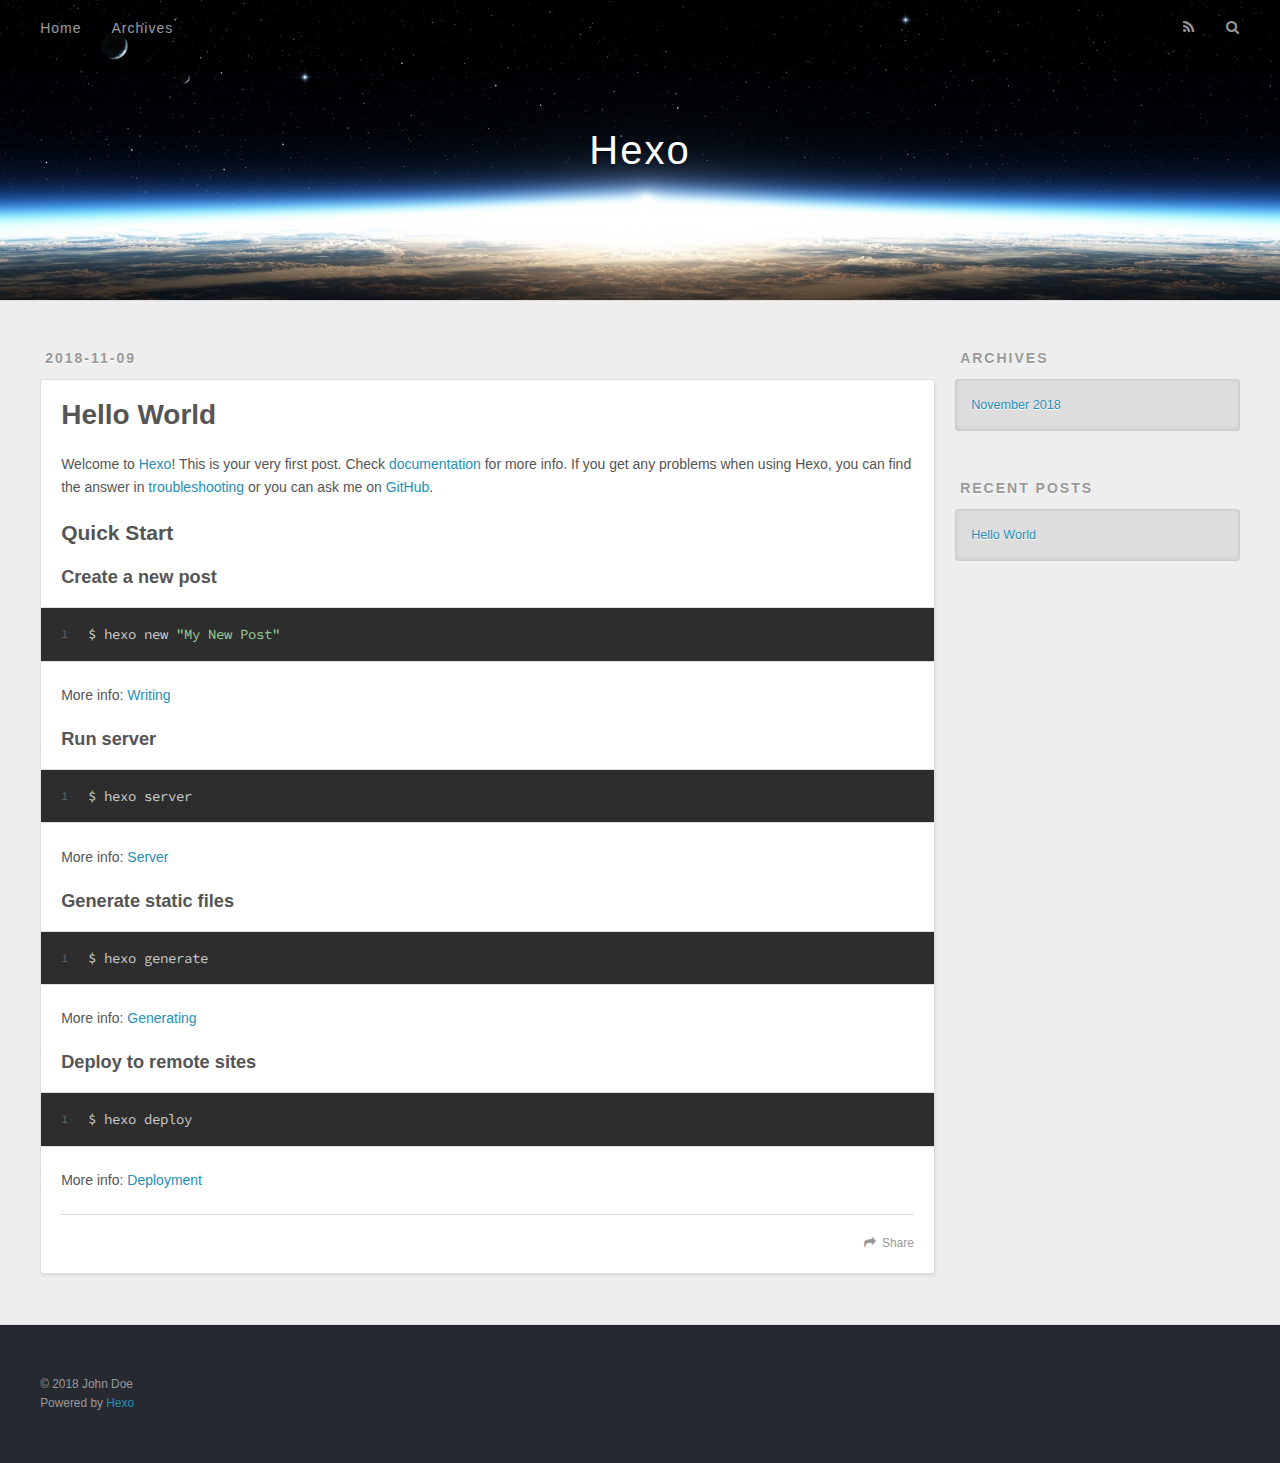
==== index.html @ 734b19c0 "Site updated: 2018-11-09 16:49:38" ====
<!DOCTYPE html>
<html>
<head><meta name="generator" content="Hexo 3.8.0">
  <meta charset="utf-8">
  

  
  <title>Hexo</title>
  <meta name="viewport" content="width=device-width, initial-scale=1, maximum-scale=1">
  <meta property="og:type" content="website">
<meta property="og:title" content="Hexo">
<meta property="og:url" content="http://yoursite.com/index.html">
<meta property="og:site_name" content="Hexo">
<meta property="og:locale" content="default">
<meta name="twitter:card" content="summary">
<meta name="twitter:title" content="Hexo">
  
    <link rel="alternate" href="/atom.xml" title="Hexo" type="application/atom+xml">
  
  
    <link rel="icon" href="/favicon.png">
  
  
    <link href="//fonts.googleapis.com/css?family=Source+Code+Pro" rel="stylesheet" type="text/css">
  
  <link rel="stylesheet" href="/css/style.css">
</head>
</html>
<body>
  <div id="container">
    <div id="wrap">
      <header id="header">
  <div id="banner"></div>
  <div id="header-outer" class="outer">
    <div id="header-title" class="inner">
      <h1 id="logo-wrap">
        <a href="/" id="logo">Hexo</a>
      </h1>
      
    </div>
    <div id="header-inner" class="inner">
      <nav id="main-nav">
        <a id="main-nav-toggle" class="nav-icon"></a>
        
          <a class="main-nav-link" href="/">Home</a>
        
          <a class="main-nav-link" href="/archives">Archives</a>
        
      </nav>
      <nav id="sub-nav">
        
          <a id="nav-rss-link" class="nav-icon" href="/atom.xml" title="RSS Feed"></a>
        
        <a id="nav-search-btn" class="nav-icon" title="Search"></a>
      </nav>
      <div id="search-form-wrap">
        <form action="//google.com/search" method="get" accept-charset="UTF-8" class="search-form"><input type="search" name="q" class="search-form-input" placeholder="Search"><button type="submit" class="search-form-submit">&#xF002;</button><input type="hidden" name="sitesearch" value="http://yoursite.com"></form>
      </div>
    </div>
  </div>
</header>
      <div class="outer">
        <section id="main">
  
    <article id="post-hello-world" class="article article-type-post" itemscope="" itemprop="blogPost">
  <div class="article-meta">
    <a href="/2018/11/09/hello-world/" class="article-date">
  <time datetime="2018-11-09T08:40:56.257Z" itemprop="datePublished">2018-11-09</time>
</a>
    
  </div>
  <div class="article-inner">
    
    
      <header class="article-header">
        
  
    <h1 itemprop="name">
      <a class="article-title" href="/2018/11/09/hello-world/">Hello World</a>
    </h1>
  

      </header>
    
    <div class="article-entry" itemprop="articleBody">
      
        <p>Welcome to <a href="https://hexo.io/" target="_blank" rel="noopener">Hexo</a>! This is your very first post. Check <a href="https://hexo.io/docs/" target="_blank" rel="noopener">documentation</a> for more info. If you get any problems when using Hexo, you can find the answer in <a href="https://hexo.io/docs/troubleshooting.html" target="_blank" rel="noopener">troubleshooting</a> or you can ask me on <a href="https://github.com/hexojs/hexo/issues" target="_blank" rel="noopener">GitHub</a>.</p>
<h2 id="Quick-Start"><a href="#Quick-Start" class="headerlink" title="Quick Start"></a>Quick Start</h2><h3 id="Create-a-new-post"><a href="#Create-a-new-post" class="headerlink" title="Create a new post"></a>Create a new post</h3><figure class="highlight bash"><table><tr><td class="gutter"><pre><span class="line">1</span><br></pre></td><td class="code"><pre><span class="line">$ hexo new <span class="string">"My New Post"</span></span><br></pre></td></tr></table></figure>
<p>More info: <a href="https://hexo.io/docs/writing.html" target="_blank" rel="noopener">Writing</a></p>
<h3 id="Run-server"><a href="#Run-server" class="headerlink" title="Run server"></a>Run server</h3><figure class="highlight bash"><table><tr><td class="gutter"><pre><span class="line">1</span><br></pre></td><td class="code"><pre><span class="line">$ hexo server</span><br></pre></td></tr></table></figure>
<p>More info: <a href="https://hexo.io/docs/server.html" target="_blank" rel="noopener">Server</a></p>
<h3 id="Generate-static-files"><a href="#Generate-static-files" class="headerlink" title="Generate static files"></a>Generate static files</h3><figure class="highlight bash"><table><tr><td class="gutter"><pre><span class="line">1</span><br></pre></td><td class="code"><pre><span class="line">$ hexo generate</span><br></pre></td></tr></table></figure>
<p>More info: <a href="https://hexo.io/docs/generating.html" target="_blank" rel="noopener">Generating</a></p>
<h3 id="Deploy-to-remote-sites"><a href="#Deploy-to-remote-sites" class="headerlink" title="Deploy to remote sites"></a>Deploy to remote sites</h3><figure class="highlight bash"><table><tr><td class="gutter"><pre><span class="line">1</span><br></pre></td><td class="code"><pre><span class="line">$ hexo deploy</span><br></pre></td></tr></table></figure>
<p>More info: <a href="https://hexo.io/docs/deployment.html" target="_blank" rel="noopener">Deployment</a></p>

      
    </div>
    <footer class="article-footer">
      <a data-url="http://yoursite.com/2018/11/09/hello-world/" data-id="cjo9s0h9s0000okvkhr363axz" class="article-share-link">Share</a>
      
      
    </footer>
  </div>
  
</article>


  


</section>
        
          <aside id="sidebar">
  
    

  
    

  
    
  
    
  <div class="widget-wrap">
    <h3 class="widget-title">Archives</h3>
    <div class="widget">
      <ul class="archive-list"><li class="archive-list-item"><a class="archive-list-link" href="/archives/2018/11/">November 2018</a></li></ul>
    </div>
  </div>


  
    
  <div class="widget-wrap">
    <h3 class="widget-title">Recent Posts</h3>
    <div class="widget">
      <ul>
        
          <li>
            <a href="/2018/11/09/hello-world/">Hello World</a>
          </li>
        
      </ul>
    </div>
  </div>

  
</aside>
        
      </div>
      <footer id="footer">
  
  <div class="outer">
    <div id="footer-info" class="inner">
      &copy; 2018 John Doe<br>
      Powered by <a href="http://hexo.io/" target="_blank">Hexo</a>
    </div>
  </div>
</footer>
    </div>
    <nav id="mobile-nav">
  
    <a href="/" class="mobile-nav-link">Home</a>
  
    <a href="/archives" class="mobile-nav-link">Archives</a>
  
</nav>
    

<script src="//ajax.googleapis.com/ajax/libs/jquery/2.0.3/jquery.min.js"></script>


  <link rel="stylesheet" href="/fancybox/jquery.fancybox.css">
  <script src="/fancybox/jquery.fancybox.pack.js"></script>


<script src="/js/script.js"></script>



  </div>
</body>
</html>
---- css/style.css ----
body {
  width: 100%;
}
body:before,
body:after {
  content: "";
  display: table;
}
body:after {
  clear: both;
}
html,
body,
div,
span,
applet,
object,
iframe,
h1,
h2,
h3,
h4,
h5,
h6,
p,
blockquote,
pre,
a,
abbr,
acronym,
address,
big,
cite,
code,
del,
dfn,
em,
img,
ins,
kbd,
q,
s,
samp,
small,
strike,
strong,
sub,
sup,
tt,
var,
dl,
dt,
dd,
ol,
ul,
li,
fieldset,
form,
label,
legend,
table,
caption,
tbody,
tfoot,
thead,
tr,
th,
td {
  margin: 0;
  padding: 0;
  border: 0;
  outline: 0;
  font-weight: inherit;
  font-style: inherit;
  font-family: inherit;
  font-size: 100%;
  vertical-align: baseline;
}
body {
  line-height: 1;
  color: #000;
  background: #fff;
}
ol,
ul {
  list-style: none;
}
table {
  border-collapse: separate;
  border-spacing: 0;
  vertical-align: middle;
}
caption,
th,
td {
  text-align: left;
  font-weight: normal;
  vertical-align: middle;
}
a img {
  border: none;
}
input,
button {
  margin: 0;
  padding: 0;
}
input::-moz-focus-inner,
button::-moz-focus-inner {
  border: 0;
  padding: 0;
}
@font-face {
  font-family: FontAwesome;
  font-style: normal;
  font-weight: normal;
  src: url("fonts/fontawesome-webfont.eot?v=#4.0.3");
  src: url("fonts/fontawesome-webfont.eot?#iefix&v=#4.0.3") format("embedded-opentype"), url("fonts/fontawesome-webfont.woff?v=#4.0.3") format("woff"), url("fonts/fontawesome-webfont.ttf?v=#4.0.3") format("truetype"), url("fonts/fontawesome-webfont.svg#fontawesomeregular?v=#4.0.3") format("svg");
}
html,
body,
#container {
  height: 100%;
}
body {
  background: #eee;
  font: 14px -apple-system, BlinkMacSystemFont, "Segoe UI", "Roboto", "Oxygen", "Ubuntu", "Cantarell", "Fira Sans", "Droid Sans", "Helvetica Neue", sans-serif;
  -webkit-text-size-adjust: 100%;
}
.outer {
  max-width: 1220px;
  margin: 0 auto;
  padding: 0 20px;
}
.outer:before,
.outer:after {
  content: "";
  display: table;
}
.outer:after {
  clear: both;
}
.inner {
  display: inline;
  float: left;
  width: 98.33333333333333%;
  margin: 0 0.833333333333333%;
}
.left,
.alignleft {
  float: left;
}
.right,
.alignright {
  float: right;
}
.clear {
  clear: both;
}
#container {
  position: relative;
}
.mobile-nav-on {
  overflow: hidden;
}
#wrap {
  height: 100%;
  width: 100%;
  position: absolute;
  top: 0;
  left: 0;
  -webkit-transition: 0.2s ease-out;
  -moz-transition: 0.2s ease-out;
  -ms-transition: 0.2s ease-out;
  transition: 0.2s ease-out;
  z-index: 1;
  background: #eee;
}
.mobile-nav-on #wrap {
  left: 280px;
}
@media screen and (min-width: 768px) {
  #main {
    display: inline;
    float: left;
    width: 73.33333333333333%;
    margin: 0 0.833333333333333%;
  }
}
.article-date,
.article-category-link,
.archive-year,
.widget-title {
  text-decoration: none;
  text-transform: uppercase;
  letter-spacing: 2px;
  color: #999;
  margin-bottom: 1em;
  margin-left: 5px;
  line-height: 1em;
  text-shadow: 0 1px #fff;
  font-weight: bold;
}
.article-inner,
.archive-article-inner {
  background: #fff;
  -webkit-box-shadow: 1px 2px 3px #ddd;
  box-shadow: 1px 2px 3px #ddd;
  border: 1px solid #ddd;
  border-radius: 3px;
}
.article-entry h1,
.widget h1 {
  font-size: 2em;
}
.article-entry h2,
.widget h2 {
  font-size: 1.5em;
}
.article-entry h3,
.widget h3 {
  font-size: 1.3em;
}
.article-entry h4,
.widget h4 {
  font-size: 1.2em;
}
.article-entry h5,
.widget h5 {
  font-size: 1em;
}
.article-entry h6,
.widget h6 {
  font-size: 1em;
  color: #999;
}
.article-entry hr,
.widget hr {
  border: 1px dashed #ddd;
}
.article-entry strong,
.widget strong {
  font-weight: bold;
}
.article-entry em,
.widget em,
.article-entry cite,
.widget cite {
  font-style: italic;
}
.article-entry sup,
.widget sup,
.article-entry sub,
.widget sub {
  font-size: 0.75em;
  line-height: 0;
  position: relative;
  vertical-align: baseline;
}
.article-entry sup,
.widget sup {
  top: -0.5em;
}
.article-entry sub,
.widget sub {
  bottom: -0.2em;
}
.article-entry small,
.widget small {
  font-size: 0.85em;
}
.article-entry acronym,
.widget acronym,
.article-entry abbr,
.widget abbr {
  border-bottom: 1px dotted;
}
.article-entry ul,
.widget ul,
.article-entry ol,
.widget ol,
.article-entry dl,
.widget dl {
  margin: 0 20px;
  line-height: 1.6em;
}
.article-entry ul ul,
.widget ul ul,
.article-entry ol ul,
.widget ol ul,
.article-entry ul ol,
.widget ul ol,
.article-entry ol ol,
.widget ol ol {
  margin-top: 0;
  margin-bottom: 0;
}
.article-entry ul,
.widget ul {
  list-style: disc;
}
.article-entry ol,
.widget ol {
  list-style: decimal;
}
.article-entry dt,
.widget dt {
  font-weight: bold;
}
#header {
  height: 300px;
  position: relative;
  border-bottom: 1px solid #ddd;
}
#header:before,
#header:after {
  content: "";
  position: absolute;
  left: 0;
  right: 0;
  height: 40px;
}
#header:before {
  top: 0;
  background: -webkit-linear-gradient(rgba(0,0,0,0.2), transparent);
  background: -moz-linear-gradient(rgba(0,0,0,0.2), transparent);
  background: -ms-linear-gradient(rgba(0,0,0,0.2), transparent);
  background: linear-gradient(rgba(0,0,0,0.2), transparent);
}
#header:after {
  bottom: 0;
  background: -webkit-linear-gradient(transparent, rgba(0,0,0,0.2));
  background: -moz-linear-gradient(transparent, rgba(0,0,0,0.2));
  background: -ms-linear-gradient(transparent, rgba(0,0,0,0.2));
  background: linear-gradient(transparent, rgba(0,0,0,0.2));
}
#header-outer {
  height: 100%;
  position: relative;
}
#header-inner {
  position: relative;
  overflow: hidden;
}
#banner {
  position: absolute;
  top: 0;
  left: 0;
  width: 100%;
  height: 100%;
  background: url("images/banner.jpg") center #000;
  -webkit-background-size: cover;
  -moz-background-size: cover;
  background-size: cover;
  z-index: -1;
}
#header-title {
  text-align: center;
  height: 40px;
  position: absolute;
  top: 50%;
  left: 0;
  margin-top: -20px;
}
#logo,
#subtitle {
  text-decoration: none;
  color: #fff;
  font-weight: 300;
  text-shadow: 0 1px 4px rgba(0,0,0,0.3);
}
#logo {
  font-size: 40px;
  line-height: 40px;
  letter-spacing: 2px;
}
#subtitle {
  font-size: 16px;
  line-height: 16px;
  letter-spacing: 1px;
}
#subtitle-wrap {
  margin-top: 16px;
}
#main-nav {
  float: left;
  margin-left: -15px;
}
.nav-icon,
.main-nav-link {
  float: left;
  color: #fff;
  opacity: 0.6;
  text-decoration: none;
  text-shadow: 0 1px rgba(0,0,0,0.2);
  -webkit-transition: opacity 0.2s;
  -moz-transition: opacity 0.2s;
  -ms-transition: opacity 0.2s;
  transition: opacity 0.2s;
  display: block;
  padding: 20px 15px;
}
.nav-icon:hover,
.main-nav-link:hover {
  opacity: 1;
}
.nav-icon {
  font-family: FontAwesome;
  text-align: center;
  font-size: 14px;
  width: 14px;
  height: 14px;
  padding: 20px 15px;
  position: relative;
  cursor: pointer;
}
.main-nav-link {
  font-weight: 300;
  letter-spacing: 1px;
}
@media screen and (max-width: 479px) {
  .main-nav-link {
    display: none;
  }
}
#main-nav-toggle {
  display: none;
}
#main-nav-toggle:before {
  content: "\f0c9";
}
@media screen and (max-width: 479px) {
  #main-nav-toggle {
    display: block;
  }
}
#sub-nav {
  float: right;
  margin-right: -15px;
}
#nav-rss-link:before {
  content: "\f09e";
}
#nav-search-btn:before {
  content: "\f002";
}
#search-form-wrap {
  position: absolute;
  top: 15px;
  width: 150px;
  height: 30px;
  right: -150px;
  opacity: 0;
  -webkit-transition: 0.2s ease-out;
  -moz-transition: 0.2s ease-out;
  -ms-transition: 0.2s ease-out;
  transition: 0.2s ease-out;
}
#search-form-wrap.on {
  opacity: 1;
  right: 0;
}
@media screen and (max-width: 479px) {
  #search-form-wrap {
    width: 100%;
    right: -100%;
  }
}
.search-form {
  position: absolute;
  top: 0;
  left: 0;
  right: 0;
  background: #fff;
  padding: 5px 15px;
  border-radius: 15px;
  -webkit-box-shadow: 0 0 10px rgba(0,0,0,0.3);
  box-shadow: 0 0 10px rgba(0,0,0,0.3);
}
.search-form-input {
  border: none;
  background: none;
  color: #555;
  width: 100%;
  font: 13px -apple-system, BlinkMacSystemFont, "Segoe UI", "Roboto", "Oxygen", "Ubuntu", "Cantarell", "Fira Sans", "Droid Sans", "Helvetica Neue", sans-serif;
  outline: none;
}
.search-form-input::-webkit-search-results-decoration,
.search-form-input::-webkit-search-cancel-button {
  -webkit-appearance: none;
}
.search-form-submit {
  position: absolute;
  top: 50%;
  right: 10px;
  margin-top: -7px;
  font: 13px FontAwesome;
  border: none;
  background: none;
  color: #bbb;
  cursor: pointer;
}
.search-form-submit:hover,
.search-form-submit:focus {
  color: #777;
}
.article {
  margin: 50px 0;
}
.article-inner {
  overflow: hidden;
}
.article-meta:before,
.article-meta:after {
  content: "";
  display: table;
}
.article-meta:after {
  clear: both;
}
.article-date {
  float: left;
}
.article-category {
  float: left;
  line-height: 1em;
  color: #ccc;
  text-shadow: 0 1px #fff;
  margin-left: 8px;
}
.article-category:before {
  content: "\2022";
}
.article-category-link {
  margin: 0 12px 1em;
}
.article-header {
  padding: 20px 20px 0;
}
.article-title {
  text-decoration: none;
  font-size: 2em;
  font-weight: bold;
  color: #555;
  line-height: 1.1em;
  -webkit-transition: color 0.2s;
  -moz-transition: color 0.2s;
  -ms-transition: color 0.2s;
  transition: color 0.2s;
}
a.article-title:hover {
  color: #258fb8;
}
.article-entry {
  color: #555;
  padding: 0 20px;
}
.article-entry:before,
.article-entry:after {
  content: "";
  display: table;
}
.article-entry:after {
  clear: both;
}
.article-entry p,
.article-entry table {
  line-height: 1.6em;
  margin: 1.6em 0;
}
.article-entry h1,
.article-entry h2,
.article-entry h3,
.article-entry h4,
.article-entry h5,
.article-entry h6 {
  font-weight: bold;
}
.article-entry h1,
.article-entry h2,
.article-entry h3,
.article-entry h4,
.article-entry h5,
.article-entry h6 {
  line-height: 1.1em;
  margin: 1.1em 0;
}
.article-entry a {
  color: #258fb8;
  text-decoration: none;
}
.article-entry a:hover {
  text-decoration: underline;
}
.article-entry ul,
.article-entry ol,
.article-entry dl {
  margin-top: 1.6em;
  margin-bottom: 1.6em;
}
.article-entry img,
.article-entry video {
  max-width: 100%;
  height: auto;
  display: block;
  margin: auto;
}
.article-entry iframe {
  border: none;
}
.article-entry table {
  width: 100%;
  border-collapse: collapse;
  border-spacing: 0;
}
.article-entry th {
  font-weight: bold;
  border-bottom: 3px solid #ddd;
  padding-bottom: 0.5em;
}
.article-entry td {
  border-bottom: 1px solid #ddd;
  padding: 10px 0;
}
.article-entry blockquote {
  font-family: Georgia, "Times New Roman", serif;
  font-size: 1.4em;
  margin: 1.6em 20px;
  text-align: center;
}
.article-entry blockquote footer {
  font-size: 14px;
  margin: 1.6em 0;
  font-family: -apple-system, BlinkMacSystemFont, "Segoe UI", "Roboto", "Oxygen", "Ubuntu", "Cantarell", "Fira Sans", "Droid Sans", "Helvetica Neue", sans-serif;
}
.article-entry blockquote footer cite:before {
  content: "—";
  padding: 0 0.5em;
}
.article-entry .pullquote {
  text-align: left;
  width: 45%;
  margin: 0;
}
.article-entry .pullquote.left {
  margin-left: 0.5em;
  margin-right: 1em;
}
.article-entry .pullquote.right {
  margin-right: 0.5em;
  margin-left: 1em;
}
.article-entry .caption {
  color: #999;
  display: block;
  font-size: 0.9em;
  margin-top: 0.5em;
  position: relative;
  text-align: center;
}
.article-entry .video-container {
  position: relative;
  padding-top: 56.25%;
  height: 0;
  overflow: hidden;
}
.article-entry .video-container iframe,
.article-entry .video-container object,
.article-entry .video-container embed {
  position: absolute;
  top: 0;
  left: 0;
  width: 100%;
  height: 100%;
  margin-top: 0;
}
.article-more-link a {
  display: inline-block;
  line-height: 1em;
  padding: 6px 15px;
  border-radius: 15px;
  background: #eee;
  color: #999;
  text-shadow: 0 1px #fff;
  text-decoration: none;
}
.article-more-link a:hover {
  background: #258fb8;
  color: #fff;
  text-decoration: none;
  text-shadow: 0 1px #1e7293;
}
.article-footer {
  font-size: 0.85em;
  line-height: 1.6em;
  border-top: 1px solid #ddd;
  padding-top: 1.6em;
  margin: 0 20px 20px;
}
.article-footer:before,
.article-footer:after {
  content: "";
  display: table;
}
.article-footer:after {
  clear: both;
}
.article-footer a {
  color: #999;
  text-decoration: none;
}
.article-footer a:hover {
  color: #555;
}
.article-tag-list-item {
  float: left;
  margin-right: 10px;
}
.article-tag-list-link:before {
  content: "#";
}
.article-comment-link {
  float: right;
}
.article-comment-link:before {
  content: "\f075";
  font-family: FontAwesome;
  padding-right: 8px;
}
.article-share-link {
  cursor: pointer;
  float: right;
  margin-left: 20px;
}
.article-share-link:before {
  content: "\f064";
  font-family: FontAwesome;
  padding-right: 6px;
}
#article-nav {
  position: relative;
}
#article-nav:before,
#article-nav:after {
  content: "";
  display: table;
}
#article-nav:after {
  clear: both;
}
@media screen and (min-width: 768px) {
  #article-nav {
    margin: 50px 0;
  }
  #article-nav:before {
    width: 8px;
    height: 8px;
    position: absolute;
    top: 50%;
    left: 50%;
    margin-top: -4px;
    margin-left: -4px;
    content: "";
    border-radius: 50%;
    background: #ddd;
    -webkit-box-shadow: 0 1px 2px #fff;
    box-shadow: 0 1px 2px #fff;
  }
}
.article-nav-link-wrap {
  text-decoration: none;
  text-shadow: 0 1px #fff;
  color: #999;
  -webkit-box-sizing: border-box;
  -moz-box-sizing: border-box;
  box-sizing: border-box;
  margin-top: 50px;
  text-align: center;
  display: block;
}
.article-nav-link-wrap:hover {
  color: #555;
}
@media screen and (min-width: 768px) {
  .article-nav-link-wrap {
    width: 50%;
    margin-top: 0;
  }
}
@media screen and (min-width: 768px) {
  #article-nav-newer {
    float: left;
    text-align: right;
    padding-right: 20px;
  }
}
@media screen and (min-width: 768px) {
  #article-nav-older {
    float: right;
    text-align: left;
    padding-left: 20px;
  }
}
.article-nav-caption {
  text-transform: uppercase;
  letter-spacing: 2px;
  color: #ddd;
  line-height: 1em;
  font-weight: bold;
}
#article-nav-newer .article-nav-caption {
  margin-right: -2px;
}
.article-nav-title {
  font-size: 0.85em;
  line-height: 1.6em;
  margin-top: 0.5em;
}
.article-share-box {
  position: absolute;
  display: none;
  background: #fff;
  -webkit-box-shadow: 1px 2px 10px rgba(0,0,0,0.2);
  box-shadow: 1px 2px 10px rgba(0,0,0,0.2);
  border-radius: 3px;
  margin-left: -145px;
  overflow: hidden;
  z-index: 1;
}
.article-share-box.on {
  display: block;
}
.article-share-input {
  width: 100%;
  background: none;
  -webkit-box-sizing: border-box;
  -moz-box-sizing: border-box;
  box-sizing: border-box;
  font: 14px -apple-system, BlinkMacSystemFont, "Segoe UI", "Roboto", "Oxygen", "Ubuntu", "Cantarell", "Fira Sans", "Droid Sans", "Helvetica Neue", sans-serif;
  padding: 0 15px;
  color: #555;
  outline: none;
  border: 1px solid #ddd;
  border-radius: 3px 3px 0 0;
  height: 36px;
  line-height: 36px;
}
.article-share-links {
  background: #eee;
}
.article-share-links:before,
.article-share-links:after {
  content: "";
  display: table;
}
.article-share-links:after {
  clear: both;
}
.article-share-twitter,
.article-share-facebook,
.article-share-pinterest,
.article-share-google {
  width: 50px;
  height: 36px;
  display: block;
  float: left;
  position: relative;
  color: #999;
  text-shadow: 0 1px #fff;
}
.article-share-twitter:before,
.article-share-facebook:before,
.article-share-pinterest:before,
.article-share-google:before {
  font-size: 20px;
  font-family: FontAwesome;
  width: 20px;
  height: 20px;
  position: absolute;
  top: 50%;
  left: 50%;
  margin-top: -10px;
  margin-left: -10px;
  text-align: center;
}
.article-share-twitter:hover,
.article-share-facebook:hover,
.article-share-pinterest:hover,
.article-share-google:hover {
  color: #fff;
}
.article-share-twitter:before {
  content: "\f099";
}
.article-share-twitter:hover {
  background: #00aced;
  text-shadow: 0 1px #008abe;
}
.article-share-facebook:before {
  content: "\f09a";
}
.article-share-facebook:hover {
  background: #3b5998;
  text-shadow: 0 1px #2f477a;
}
.article-share-pinterest:before {
  content: "\f0d2";
}
.article-share-pinterest:hover {
  background: #cb2027;
  text-shadow: 0 1px #a21a1f;
}
.article-share-google:before {
  content: "\f0d5";
}
.article-share-google:hover {
  background: #dd4b39;
  text-shadow: 0 1px #be3221;
}
.article-gallery {
  background: #000;
  position: relative;
}
.article-gallery-photos {
  position: relative;
  overflow: hidden;
}
.article-gallery-img {
  display: none;
  max-width: 100%;
}
.article-gallery-img:first-child {
  display: block;
}
.article-gallery-img.loaded {
  position: absolute;
  display: block;
}
.article-gallery-img img {
  display: block;
  max-width: 100%;
  margin: 0 auto;
}
#comments {
  background: #fff;
  -webkit-box-shadow: 1px 2px 3px #ddd;
  box-shadow: 1px 2px 3px #ddd;
  padding: 20px;
  border: 1px solid #ddd;
  border-radius: 3px;
  margin: 50px 0;
}
#comments a {
  color: #258fb8;
}
.archives-wrap {
  margin: 50px 0;
}
.archives:before,
.archives:after {
  content: "";
  display: table;
}
.archives:after {
  clear: both;
}
.archive-year-wrap {
  margin-bottom: 1em;
}
.archives {
  -webkit-column-gap: 10px;
  -moz-column-gap: 10px;
  column-gap: 10px;
}
@media screen and (min-width: 480px) and (max-width: 767px) {
  .archives {
    -webkit-column-count: 2;
    -moz-column-count: 2;
    column-count: 2;
  }
}
@media screen and (min-width: 768px) {
  .archives {
    -webkit-column-count: 3;
    -moz-column-count: 3;
    column-count: 3;
  }
}
.archive-article {
  -webkit-column-break-inside: avoid;
  page-break-inside: avoid;
  overflow: hidden;
  break-inside: avoid-column;
}
.archive-article-inner {
  padding: 10px;
  margin-bottom: 15px;
}
.archive-article-title {
  text-decoration: none;
  font-weight: bold;
  color: #555;
  -webkit-transition: color 0.2s;
  -moz-transition: color 0.2s;
  -ms-transition: color 0.2s;
  transition: color 0.2s;
  line-height: 1.6em;
}
.archive-article-title:hover {
  color: #258fb8;
}
.archive-article-footer {
  margin-top: 1em;
}
.archive-article-date {
  color: #999;
  text-decoration: none;
  font-size: 0.85em;
  line-height: 1em;
  margin-bottom: 0.5em;
  display: block;
}
#page-nav {
  margin: 50px auto;
  background: #fff;
  -webkit-box-shadow: 1px 2px 3px #ddd;
  box-shadow: 1px 2px 3px #ddd;
  border: 1px solid #ddd;
  border-radius: 3px;
  text-align: center;
  color: #999;
  overflow: hidden;
}
#page-nav:before,
#page-nav:after {
  content: "";
  display: table;
}
#page-nav:after {
  clear: both;
}
#page-nav a,
#page-nav span {
  padding: 10px 20px;
  line-height: 1;
  height: 2ex;
}
#page-nav a {
  color: #999;
  text-decoration: none;
}
#page-nav a:hover {
  background: #999;
  color: #fff;
}
#page-nav .prev {
  float: left;
}
#page-nav .next {
  float: right;
}
#page-nav .page-number {
  display: inline-block;
}
@media screen and (max-width: 479px) {
  #page-nav .page-number {
    display: none;
  }
}
#page-nav .current {
  color: #555;
  font-weight: bold;
}
#page-nav .space {
  color: #ddd;
}
#footer {
  background: #262a30;
  padding: 50px 0;
  border-top: 1px solid #ddd;
  color: #999;
}
#footer a {
  color: #258fb8;
  text-decoration: none;
}
#footer a:hover {
  text-decoration: underline;
}
#footer-info {
  line-height: 1.6em;
  font-size: 0.85em;
}
.article-entry pre,
.article-entry .highlight {
  background: #2d2d2d;
  margin: 0 -20px;
  padding: 15px 20px;
  border-style: solid;
  border-color: #ddd;
  border-width: 1px 0;
  overflow: auto;
  color: #ccc;
  line-height: 22.400000000000002px;
}
.article-entry .highlight .gutter pre,
.article-entry .gist .gist-file .gist-data .line-numbers {
  color: #666;
  font-size: 0.85em;
}
.article-entry pre,
.article-entry code {
  font-family: "Source Code Pro", Consolas, Monaco, Menlo, Consolas, monospace;
}
.article-entry code {
  background: #eee;
  text-shadow: 0 1px #fff;
  padding: 0 0.3em;
}
.article-entry pre code {
  background: none;
  text-shadow: none;
  padding: 0;
}
.article-entry .highlight pre {
  border: none;
  margin: 0;
  padding: 0;
}
.article-entry .highlight table {
  margin: 0;
  width: auto;
}
.article-entry .highlight td {
  border: none;
  padding: 0;
}
.article-entry .highlight figcaption {
  font-size: 0.85em;
  color: #999;
  line-height: 1em;
  margin-bottom: 1em;
}
.article-entry .highlight figcaption:before,
.article-entry .highlight figcaption:after {
  content: "";
  display: table;
}
.article-entry .highlight figcaption:after {
  clear: both;
}
.article-entry .highlight figcaption a {
  float: right;
}
.article-entry .highlight .gutter pre {
  text-align: right;
  padding-right: 20px;
}
.article-entry .highlight .line {
  height: 22.400000000000002px;
}
.article-entry .highlight .line.marked {
  background: #515151;
}
.article-entry .gist {
  margin: 0 -20px;
  border-style: solid;
  border-color: #ddd;
  border-width: 1px 0;
  background: #2d2d2d;
  padding: 15px 20px 15px 0;
}
.article-entry .gist .gist-file {
  border: none;
  font-family: "Source Code Pro", Consolas, Monaco, Menlo, Consolas, monospace;
  margin: 0;
}
.article-entry .gist .gist-file .gist-data {
  background: none;
  border: none;
}
.article-entry .gist .gist-file .gist-data .line-numbers {
  background: none;
  border: none;
  padding: 0 20px 0 0;
}
.article-entry .gist .gist-file .gist-data .line-data {
  padding: 0 !important;
}
.article-entry .gist .gist-file .highlight {
  margin: 0;
  padding: 0;
  border: none;
}
.article-entry .gist .gist-file .gist-meta {
  background: #2d2d2d;
  color: #999;
  font: 0.85em -apple-system, BlinkMacSystemFont, "Segoe UI", "Roboto", "Oxygen", "Ubuntu", "Cantarell", "Fira Sans", "Droid Sans", "Helvetica Neue", sans-serif;
  text-shadow: 0 0;
  padding: 0;
  margin-top: 1em;
  margin-left: 20px;
}
.article-entry .gist .gist-file .gist-meta a {
  color: #258fb8;
  font-weight: normal;
}
.article-entry .gist .gist-file .gist-meta a:hover {
  text-decoration: underline;
}
pre .comment,
pre .title {
  color: #999;
}
pre .variable,
pre .attribute,
pre .tag,
pre .regexp,
pre .ruby .constant,
pre .xml .tag .title,
pre .xml .pi,
pre .xml .doctype,
pre .html .doctype,
pre .css .id,
pre .css .class,
pre .css .pseudo {
  color: #f2777a;
}
pre .number,
pre .preprocessor,
pre .built_in,
pre .literal,
pre .params,
pre .constant {
  color: #f99157;
}
pre .class,
pre .ruby .class .title,
pre .css .rules .attribute {
  color: #9c9;
}
pre .string,
pre .value,
pre .inheritance,
pre .header,
pre .ruby .symbol,
pre .xml .cdata {
  color: #9c9;
}
pre .css .hexcolor {
  color: #6cc;
}
pre .function,
pre .python .decorator,
pre .python .title,
pre .ruby .function .title,
pre .ruby .title .keyword,
pre .perl .sub,
pre .javascript .title,
pre .coffeescript .title {
  color: #69c;
}
pre .keyword,
pre .javascript .function {
  color: #c9c;
}
@media screen and (max-width: 479px) {
  #mobile-nav {
    position: absolute;
    top: 0;
    left: 0;
    width: 280px;
    height: 100%;
    background: #191919;
    border-right: 1px solid #fff;
  }
}
@media screen and (max-width: 479px) {
  .mobile-nav-link {
    display: block;
    color: #999;
    text-decoration: none;
    padding: 15px 20px;
    font-weight: bold;
  }
  .mobile-nav-link:hover {
    color: #fff;
  }
}
@media screen and (min-width: 768px) {
  #sidebar {
    display: inline;
    float: left;
    width: 23.333333333333332%;
    margin: 0 0.833333333333333%;
  }
}
.widget-wrap {
  margin: 50px 0;
}
.widget {
  color: #777;
  text-shadow: 0 1px #fff;
  background: #ddd;
  -webkit-box-shadow: 0 -1px 4px #ccc inset;
  box-shadow: 0 -1px 4px #ccc inset;
  border: 1px solid #ccc;
  padding: 15px;
  border-radius: 3px;
}
.widget a {
  color: #258fb8;
  text-decoration: none;
}
.widget a:hover {
  text-decoration: underline;
}
.widget ul ul,
.widget ol ul,
.widget dl ul,
.widget ul ol,
.widget ol ol,
.widget dl ol,
.widget ul dl,
.widget ol dl,
.widget dl dl {
  margin-left: 15px;
  list-style: disc;
}
.widget {
  line-height: 1.6em;
  word-wrap: break-word;
  font-size: 0.9em;
}
.widget ul,
.widget ol {
  list-style: none;
  margin: 0;
}
.widget ul ul,
.widget ol ul,
.widget ul ol,
.widget ol ol {
  margin: 0 20px;
}
.widget ul ul,
.widget ol ul {
  list-style: disc;
}
.widget ul ol,
.widget ol ol {
  list-style: decimal;
}
.category-list-count,
.tag-list-count,
.archive-list-count {
  padding-left: 5px;
  color: #999;
  font-size: 0.85em;
}
.category-list-count:before,
.tag-list-count:before,
.archive-list-count:before {
  content: "(";
}
.category-list-count:after,
.tag-list-count:after,
.archive-list-count:after {
  content: ")";
}
.tagcloud a {
  margin-right: 5px;
  display: inline-block;
}
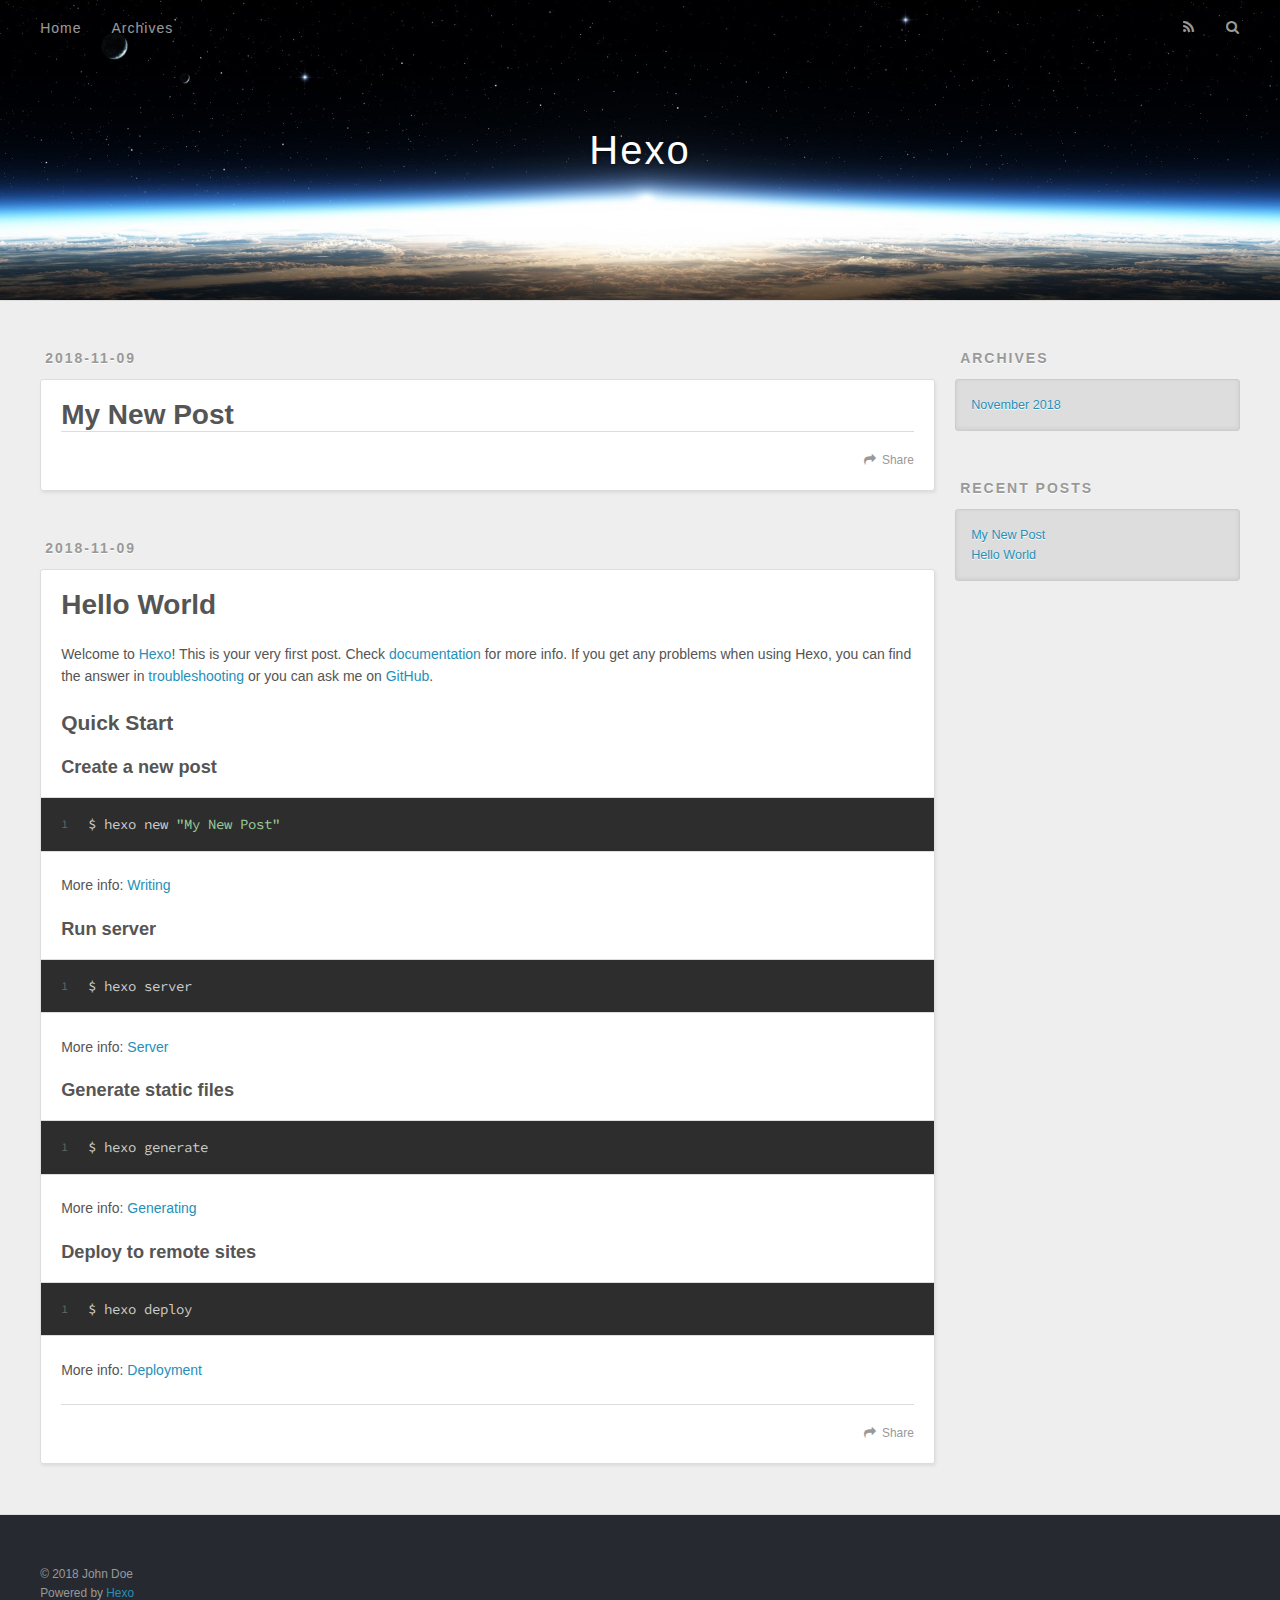
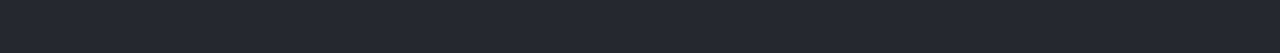
==== commit f138d1ce: "Site updated: 2018-11-09 16:51:59" ====
--- a/index.html
+++ b/index.html
@@ -62,6 +62,42 @@
       <div class="outer">
         <section id="main">
   
+    <article id="post-My-New-Post" class="article article-type-post" itemscope="" itemprop="blogPost">
+  <div class="article-meta">
+    <a href="/2018/11/09/My-New-Post/" class="article-date">
+  <time datetime="2018-11-09T08:51:21.000Z" itemprop="datePublished">2018-11-09</time>
+</a>
+    
+  </div>
+  <div class="article-inner">
+    
+    
+      <header class="article-header">
+        
+  
+    <h1 itemprop="name">
+      <a class="article-title" href="/2018/11/09/My-New-Post/">My New Post</a>
+    </h1>
+  
+
+      </header>
+    
+    <div class="article-entry" itemprop="articleBody">
+      
+        
+      
+    </div>
+    <footer class="article-footer">
+      <a data-url="http://yoursite.com/2018/11/09/My-New-Post/" data-id="cjo9s8l6s0000g4vk2u5rdwnc" class="article-share-link">Share</a>
+      
+      
+    </footer>
+  </div>
+  
+</article>
+
+
+  
     <article id="post-hello-world" class="article article-type-post" itemscope="" itemprop="blogPost">
   <div class="article-meta">
     <a href="/2018/11/09/hello-world/" class="article-date">
@@ -97,7 +133,7 @@
       
     </div>
     <footer class="article-footer">
-      <a data-url="http://yoursite.com/2018/11/09/hello-world/" data-id="cjo9s0h9s0000okvkhr363axz" class="article-share-link">Share</a>
+      <a data-url="http://yoursite.com/2018/11/09/hello-world/" data-id="cjo9s8l6v0001g4vk352u71ci" class="article-share-link">Share</a>
       
       
     </footer>
@@ -138,6 +174,10 @@
       <ul>
         
           <li>
+            <a href="/2018/11/09/My-New-Post/">My New Post</a>
+          </li>
+        
+          <li>
             <a href="/2018/11/09/hello-world/">Hello World</a>
           </li>
         
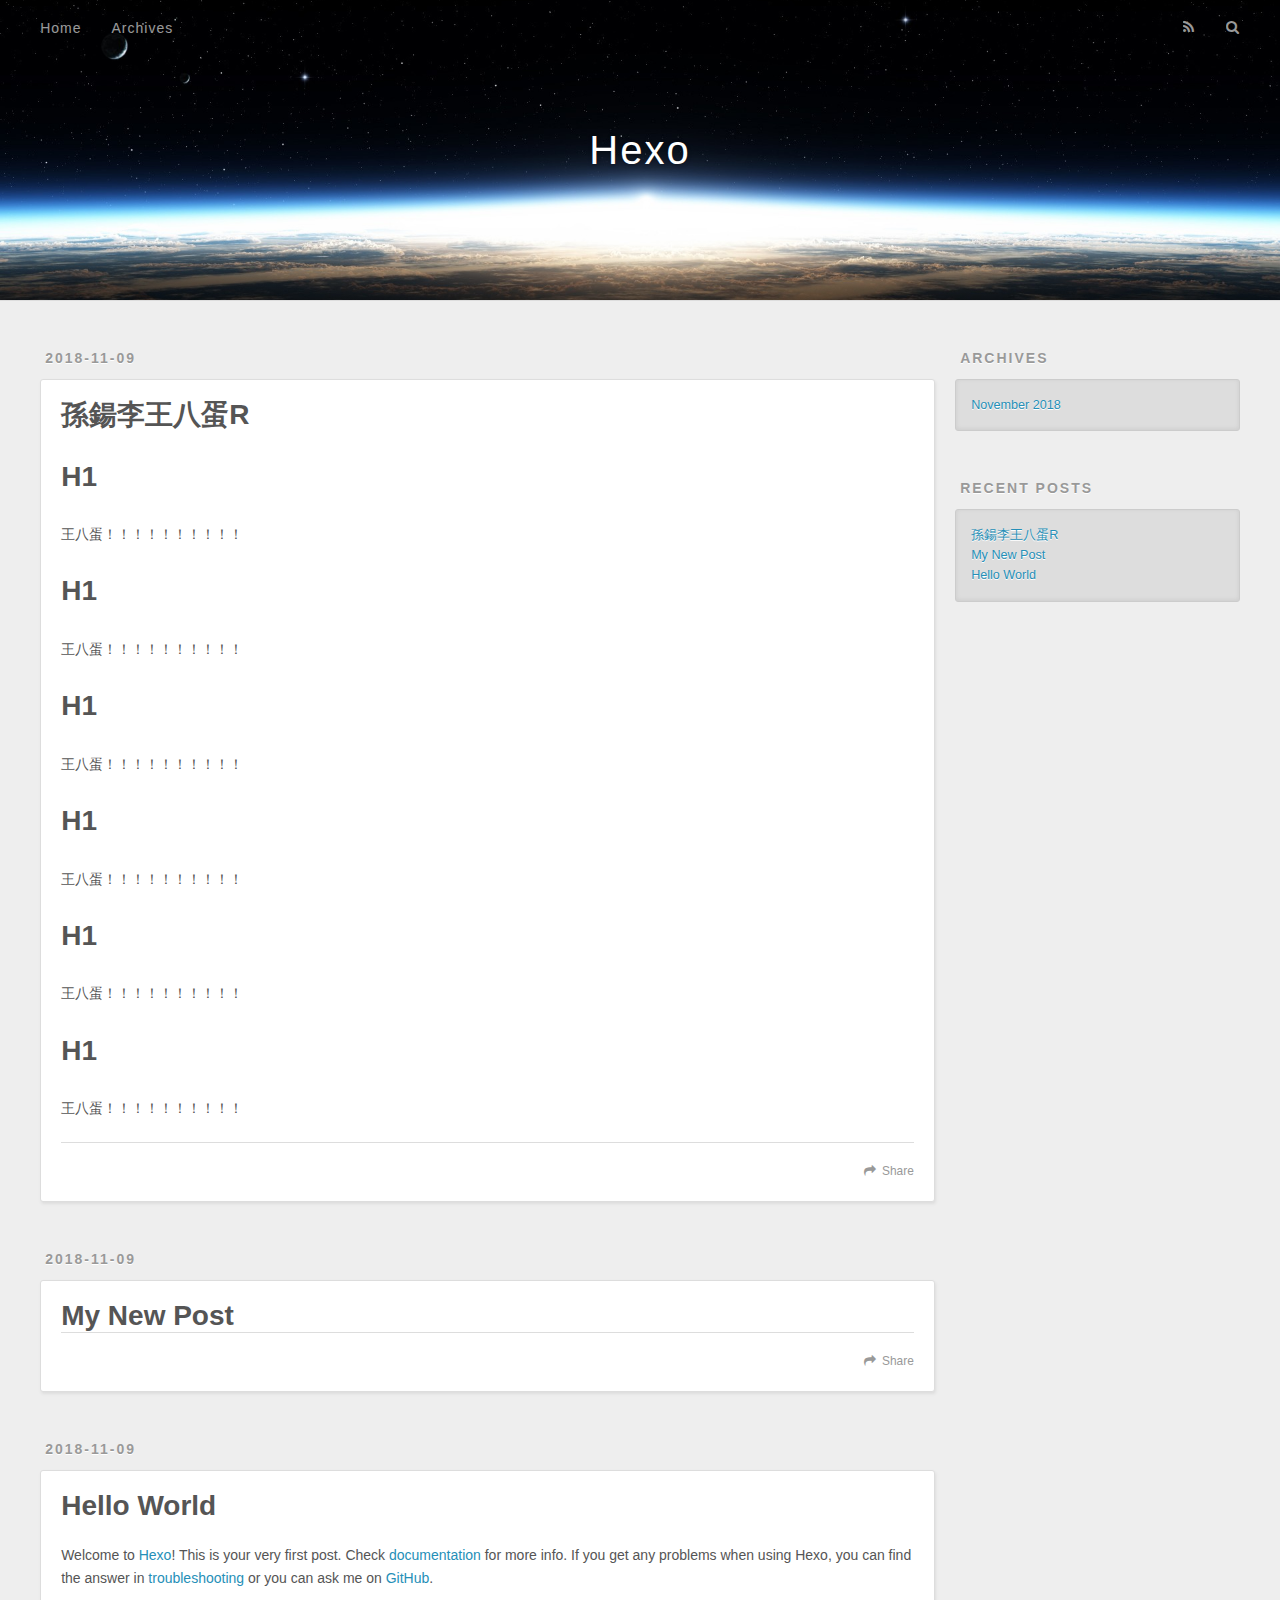
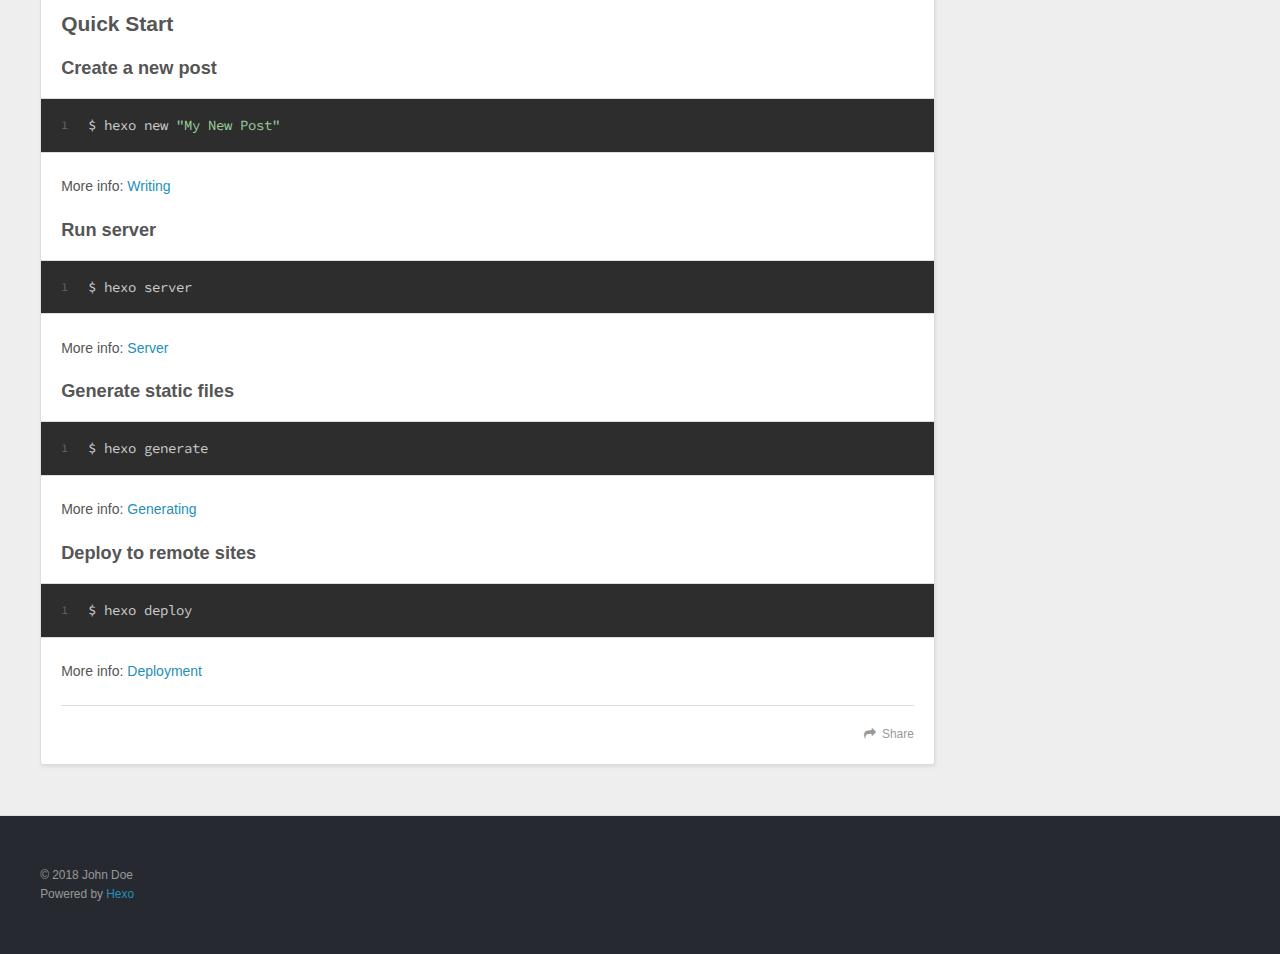
==== commit 162f0704: "Site updated: 2018-11-09 17:00:01" ====
--- a/index.html
+++ b/index.html
@@ -62,6 +62,48 @@
       <div class="outer">
         <section id="main">
   
+    <article id="post-孫鍚李王八蛋R" class="article article-type-post" itemscope="" itemprop="blogPost">
+  <div class="article-meta">
+    <a href="/2018/11/09/孫鍚李王八蛋R/" class="article-date">
+  <time datetime="2018-11-09T08:59:10.000Z" itemprop="datePublished">2018-11-09</time>
+</a>
+    
+  </div>
+  <div class="article-inner">
+    
+    
+      <header class="article-header">
+        
+  
+    <h1 itemprop="name">
+      <a class="article-title" href="/2018/11/09/孫鍚李王八蛋R/">孫鍚李王八蛋R</a>
+    </h1>
+  
+
+      </header>
+    
+    <div class="article-entry" itemprop="articleBody">
+      
+        <h1 id="H1"><a href="#H1" class="headerlink" title="H1"></a>H1</h1><p>王八蛋！！！！！！！！！！</p>
+<h1 id="H1-1"><a href="#H1-1" class="headerlink" title="H1"></a>H1</h1><p>王八蛋！！！！！！！！！！</p>
+<h1 id="H1-2"><a href="#H1-2" class="headerlink" title="H1"></a>H1</h1><p>王八蛋！！！！！！！！！！</p>
+<h1 id="H1-3"><a href="#H1-3" class="headerlink" title="H1"></a>H1</h1><p>王八蛋！！！！！！！！！！</p>
+<h1 id="H1-4"><a href="#H1-4" class="headerlink" title="H1"></a>H1</h1><p>王八蛋！！！！！！！！！！</p>
+<h1 id="H1-5"><a href="#H1-5" class="headerlink" title="H1"></a>H1</h1><p>王八蛋！！！！！！！！！！</p>
+
+      
+    </div>
+    <footer class="article-footer">
+      <a data-url="http://yoursite.com/2018/11/09/孫鍚李王八蛋R/" data-id="cjo9siwxk0002lcvkkfo50hxd" class="article-share-link">Share</a>
+      
+      
+    </footer>
+  </div>
+  
+</article>
+
+
+  
     <article id="post-My-New-Post" class="article article-type-post" itemscope="" itemprop="blogPost">
   <div class="article-meta">
     <a href="/2018/11/09/My-New-Post/" class="article-date">
@@ -88,7 +130,7 @@
       
     </div>
     <footer class="article-footer">
-      <a data-url="http://yoursite.com/2018/11/09/My-New-Post/" data-id="cjo9s8l6s0000g4vk2u5rdwnc" class="article-share-link">Share</a>
+      <a data-url="http://yoursite.com/2018/11/09/My-New-Post/" data-id="cjo9siwxf0000lcvkyaub20na" class="article-share-link">Share</a>
       
       
     </footer>
@@ -133,7 +175,7 @@
       
     </div>
     <footer class="article-footer">
-      <a data-url="http://yoursite.com/2018/11/09/hello-world/" data-id="cjo9s8l6v0001g4vk352u71ci" class="article-share-link">Share</a>
+      <a data-url="http://yoursite.com/2018/11/09/hello-world/" data-id="cjo9siwxi0001lcvk4us4b15q" class="article-share-link">Share</a>
       
       
     </footer>
@@ -174,6 +216,10 @@
       <ul>
         
           <li>
+            <a href="/2018/11/09/孫鍚李王八蛋R/">孫鍚李王八蛋R</a>
+          </li>
+        
+          <li>
             <a href="/2018/11/09/My-New-Post/">My New Post</a>
           </li>
         
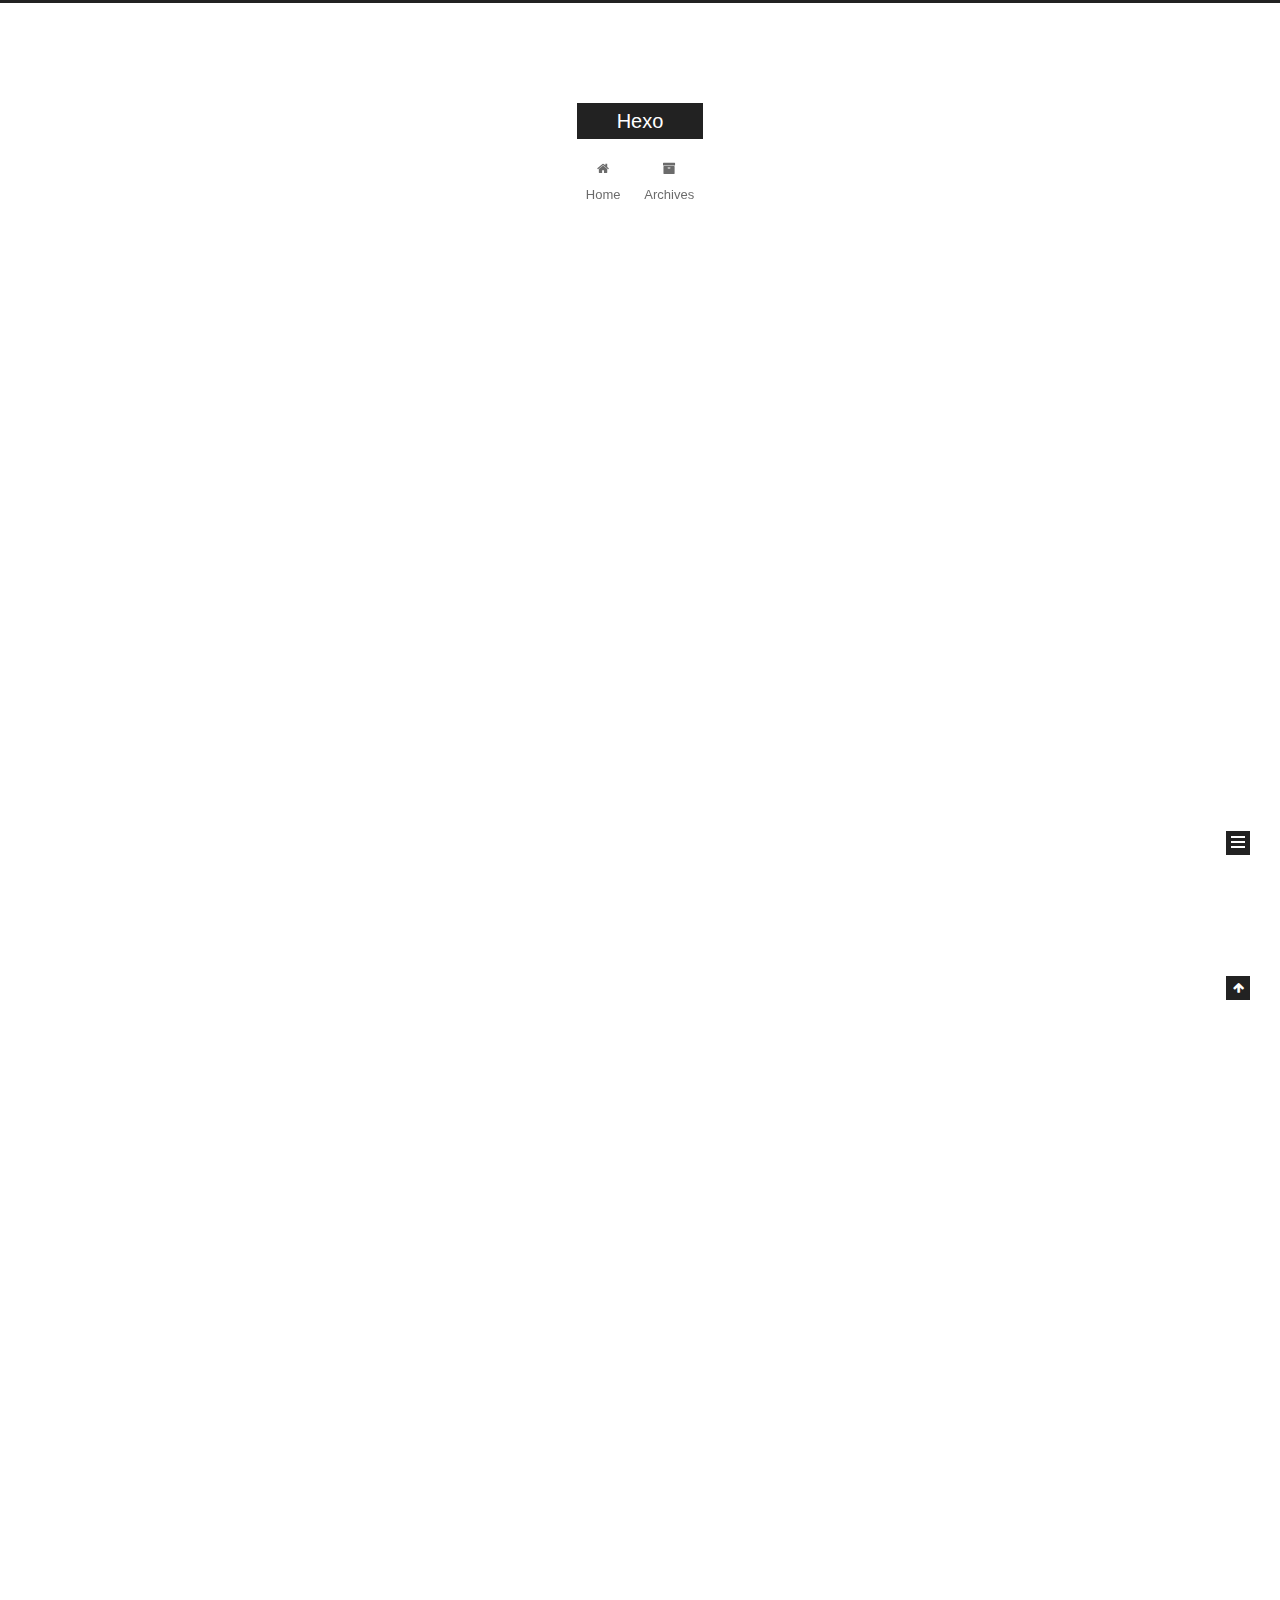
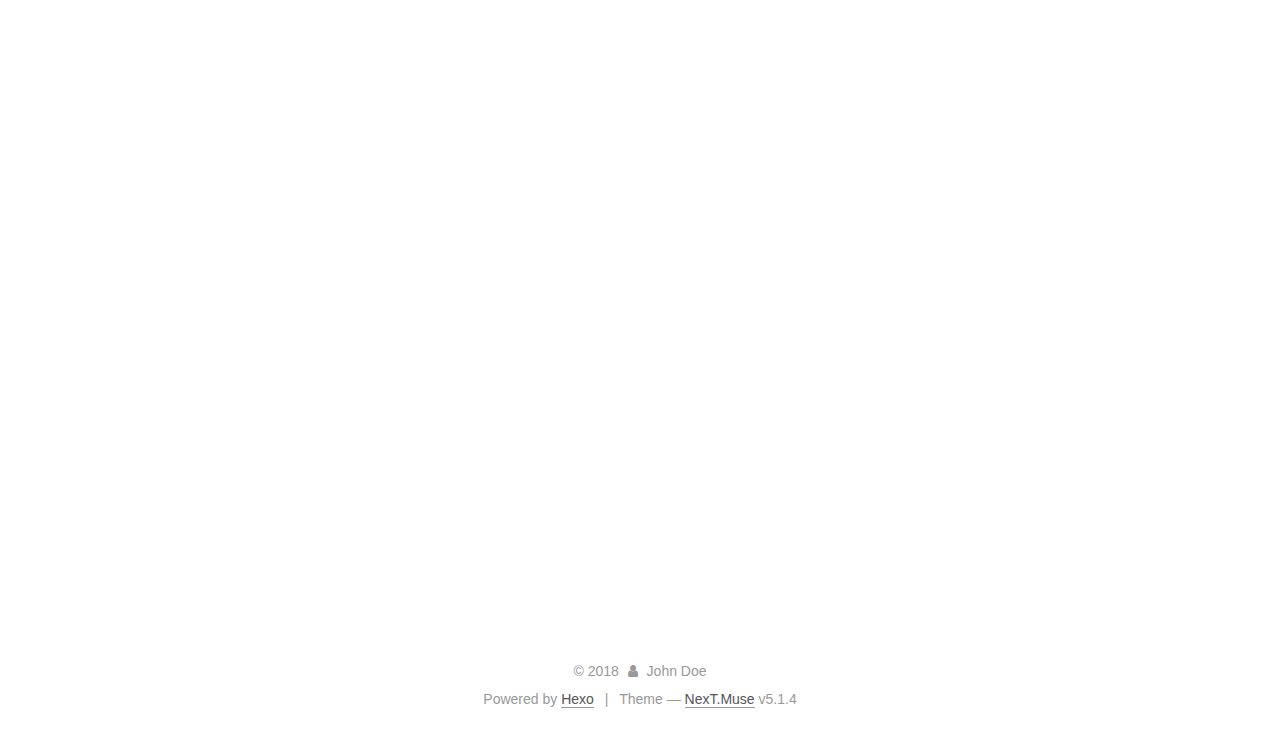
==== commit 1af6bae7: "Site updated: 2018-11-09 17:05:54" ====
--- a/index.html
+++ b/index.html
@@ -1,168 +1,550 @@
 <!DOCTYPE html>
-<html>
+
+
+
+  
+
+
+<html class="theme-next muse use-motion" lang="">
 <head><meta name="generator" content="Hexo 3.8.0">
-  <meta charset="utf-8">
-  
-
-  
-  <title>Hexo</title>
-  <meta name="viewport" content="width=device-width, initial-scale=1, maximum-scale=1">
-  <meta property="og:type" content="website">
+  <meta charset="UTF-8">
+<meta http-equiv="X-UA-Compatible" content="IE=edge">
+<meta name="viewport" content="width=device-width, initial-scale=1, maximum-scale=1">
+<meta name="theme-color" content="#222">
+
+
+
+
+
+
+
+
+
+<meta http-equiv="Cache-Control" content="no-transform">
+<meta http-equiv="Cache-Control" content="no-siteapp">
+
+
+
+
+
+
+
+
+
+
+
+
+
+
+
+
+  
+  
+  <link href="/lib/fancybox/source/jquery.fancybox.css?v=2.1.5" rel="stylesheet" type="text/css">
+
+
+
+
+
+
+
+<link href="/lib/font-awesome/css/font-awesome.min.css?v=4.6.2" rel="stylesheet" type="text/css">
+
+<link href="/css/main.css?v=5.1.4" rel="stylesheet" type="text/css">
+
+
+  <link rel="apple-touch-icon" sizes="180x180" href="/images/apple-touch-icon-next.png?v=5.1.4">
+
+
+  <link rel="icon" type="image/png" sizes="32x32" href="/images/favicon-32x32-next.png?v=5.1.4">
+
+
+  <link rel="icon" type="image/png" sizes="16x16" href="/images/favicon-16x16-next.png?v=5.1.4">
+
+
+  <link rel="mask-icon" href="/images/logo.svg?v=5.1.4" color="#222">
+
+
+
+
+
+  <meta name="keywords" content="Hexo, NexT">
+
+
+
+
+
+
+
+
+
+
+<meta property="og:type" content="website">
 <meta property="og:title" content="Hexo">
 <meta property="og:url" content="http://yoursite.com/index.html">
 <meta property="og:site_name" content="Hexo">
 <meta property="og:locale" content="default">
 <meta name="twitter:card" content="summary">
 <meta name="twitter:title" content="Hexo">
-  
-    <link rel="alternate" href="/atom.xml" title="Hexo" type="application/atom+xml">
-  
-  
-    <link rel="icon" href="/favicon.png">
-  
-  
-    <link href="//fonts.googleapis.com/css?family=Source+Code+Pro" rel="stylesheet" type="text/css">
-  
-  <link rel="stylesheet" href="/css/style.css">
+
+
+
+<script type="text/javascript" id="hexo.configurations">
+  var NexT = window.NexT || {};
+  var CONFIG = {
+    root: '/',
+    scheme: 'Muse',
+    version: '5.1.4',
+    sidebar: {"position":"left","display":"post","offset":12,"b2t":false,"scrollpercent":false,"onmobile":false},
+    fancybox: true,
+    tabs: true,
+    motion: {"enable":true,"async":false,"transition":{"post_block":"fadeIn","post_header":"slideDownIn","post_body":"slideDownIn","coll_header":"slideLeftIn","sidebar":"slideUpIn"}},
+    duoshuo: {
+      userId: '0',
+      author: 'Author'
+    },
+    algolia: {
+      applicationID: '',
+      apiKey: '',
+      indexName: '',
+      hits: {"per_page":10},
+      labels: {"input_placeholder":"Search for Posts","hits_empty":"We didn't find any results for the search: ${query}","hits_stats":"${hits} results found in ${time} ms"}
+    }
+  };
+</script>
+
+
+
+  <link rel="canonical" href="http://yoursite.com/">
+
+
+
+
+
+  <title>Hexo</title>
+  
+
+
+
+
+
+
+
+
 </head>
-</html>
-<body>
-  <div id="container">
-    <div id="wrap">
-      <header id="header">
-  <div id="banner"></div>
-  <div id="header-outer" class="outer">
-    <div id="header-title" class="inner">
-      <h1 id="logo-wrap">
-        <a href="/" id="logo">Hexo</a>
-      </h1>
-      
+
+<body itemscope="" itemtype="http://schema.org/WebPage" lang="default">
+
+  
+  
+    
+  
+
+  <div class="container sidebar-position-left 
+  page-home">
+    <div class="headband"></div>
+
+    <header id="header" class="header" itemscope="" itemtype="http://schema.org/WPHeader">
+      <div class="header-inner"><div class="site-brand-wrapper">
+  <div class="site-meta ">
+    
+
+    <div class="custom-logo-site-title">
+      <a href="/" class="brand" rel="start">
+        <span class="logo-line-before"><i></i></span>
+        <span class="site-title">Hexo</span>
+        <span class="logo-line-after"><i></i></span>
+      </a>
     </div>
-    <div id="header-inner" class="inner">
-      <nav id="main-nav">
-        <a id="main-nav-toggle" class="nav-icon"></a>
-        
-          <a class="main-nav-link" href="/">Home</a>
-        
-          <a class="main-nav-link" href="/archives">Archives</a>
-        
-      </nav>
-      <nav id="sub-nav">
-        
-          <a id="nav-rss-link" class="nav-icon" href="/atom.xml" title="RSS Feed"></a>
-        
-        <a id="nav-search-btn" class="nav-icon" title="Search"></a>
-      </nav>
-      <div id="search-form-wrap">
-        <form action="//google.com/search" method="get" accept-charset="UTF-8" class="search-form"><input type="search" name="q" class="search-form-input" placeholder="Search"><button type="submit" class="search-form-submit">&#xF002;</button><input type="hidden" name="sitesearch" value="http://yoursite.com"></form>
-      </div>
-    </div>
+      
+        <p class="site-subtitle"></p>
+      
   </div>
-</header>
-      <div class="outer">
-        <section id="main">
-  
-    <article id="post-孫鍚李王八蛋R" class="article article-type-post" itemscope="" itemprop="blogPost">
-  <div class="article-meta">
-    <a href="/2018/11/09/孫鍚李王八蛋R/" class="article-date">
-  <time datetime="2018-11-09T08:59:10.000Z" itemprop="datePublished">2018-11-09</time>
-</a>
-    
+
+  <div class="site-nav-toggle">
+    <button>
+      <span class="btn-bar"></span>
+      <span class="btn-bar"></span>
+      <span class="btn-bar"></span>
+    </button>
   </div>
-  <div class="article-inner">
-    
-    
-      <header class="article-header">
-        
-  
-    <h1 itemprop="name">
-      <a class="article-title" href="/2018/11/09/孫鍚李王八蛋R/">孫鍚李王八蛋R</a>
-    </h1>
-  
-
+</div>
+
+<nav class="site-nav">
+  
+
+  
+    <ul id="menu" class="menu">
+      
+        
+        <li class="menu-item menu-item-home">
+          <a href="/" rel="section">
+            
+              <i class="menu-item-icon fa fa-fw fa-home"></i> <br>
+            
+            Home
+          </a>
+        </li>
+      
+        
+        <li class="menu-item menu-item-archives">
+          <a href="/archives/" rel="section">
+            
+              <i class="menu-item-icon fa fa-fw fa-archive"></i> <br>
+            
+            Archives
+          </a>
+        </li>
+      
+
+      
+    </ul>
+  
+
+  
+</nav>
+
+
+
+ </div>
+    </header>
+
+    <main id="main" class="main">
+      <div class="main-inner">
+        <div class="content-wrap">
+          <div id="content" class="content">
+            
+  <section id="posts" class="posts-expand">
+    
+      
+
+  
+
+  
+  
+  
+
+  <article class="post post-type-normal" itemscope="" itemtype="http://schema.org/Article">
+  
+  
+  
+  <div class="post-block">
+    <link itemprop="mainEntityOfPage" href="http://yoursite.com/2018/11/09/孫鍚李王八蛋R/">
+
+    <span hidden itemprop="author" itemscope="" itemtype="http://schema.org/Person">
+      <meta itemprop="name" content="John Doe">
+      <meta itemprop="description" content="">
+      <meta itemprop="image" content="/images/avatar.gif">
+    </span>
+
+    <span hidden itemprop="publisher" itemscope="" itemtype="http://schema.org/Organization">
+      <meta itemprop="name" content="Hexo">
+    </span>
+
+    
+      <header class="post-header">
+
+        
+        
+          <h1 class="post-title" itemprop="name headline">
+                
+                <a class="post-title-link" href="/2018/11/09/孫鍚李王八蛋R/" itemprop="url">孫鍚李王八蛋R</a></h1>
+        
+
+        <div class="post-meta">
+          <span class="post-time">
+            
+              <span class="post-meta-item-icon">
+                <i class="fa fa-calendar-o"></i>
+              </span>
+              
+                <span class="post-meta-item-text">Posted on</span>
+              
+              <time title="Post created" itemprop="dateCreated datePublished" datetime="2018-11-09T16:59:10+08:00">
+                2018-11-09
+              </time>
+            
+
+            
+
+            
+          </span>
+
+          
+
+          
+            
+          
+
+          
+          
+
+          
+
+          
+
+          
+
+        </div>
       </header>
     
-    <div class="article-entry" itemprop="articleBody">
-      
-        <h1 id="H1"><a href="#H1" class="headerlink" title="H1"></a>H1</h1><p>王八蛋！！！！！！！！！！</p>
+
+    
+    
+    
+    <div class="post-body" itemprop="articleBody">
+
+      
+      
+
+      
+        
+          
+            <h1 id="H1"><a href="#H1" class="headerlink" title="H1"></a>H1</h1><p>王八蛋！！！！！！！！！！</p>
 <h1 id="H1-1"><a href="#H1-1" class="headerlink" title="H1"></a>H1</h1><p>王八蛋！！！！！！！！！！</p>
 <h1 id="H1-2"><a href="#H1-2" class="headerlink" title="H1"></a>H1</h1><p>王八蛋！！！！！！！！！！</p>
 <h1 id="H1-3"><a href="#H1-3" class="headerlink" title="H1"></a>H1</h1><p>王八蛋！！！！！！！！！！</p>
 <h1 id="H1-4"><a href="#H1-4" class="headerlink" title="H1"></a>H1</h1><p>王八蛋！！！！！！！！！！</p>
 <h1 id="H1-5"><a href="#H1-5" class="headerlink" title="H1"></a>H1</h1><p>王八蛋！！！！！！！！！！</p>
 
+          
+        
       
     </div>
-    <footer class="article-footer">
-      <a data-url="http://yoursite.com/2018/11/09/孫鍚李王八蛋R/" data-id="cjo9siwxk0002lcvkkfo50hxd" class="article-share-link">Share</a>
-      
+    
+    
+    
+
+    
+
+    
+
+    
+
+    <footer class="post-footer">
+      
+
+      
+
+      
+
+      
+      
+        <div class="post-eof"></div>
       
     </footer>
   </div>
   
-</article>
-
-
-  
-    <article id="post-My-New-Post" class="article article-type-post" itemscope="" itemprop="blogPost">
-  <div class="article-meta">
-    <a href="/2018/11/09/My-New-Post/" class="article-date">
-  <time datetime="2018-11-09T08:51:21.000Z" itemprop="datePublished">2018-11-09</time>
-</a>
-    
-  </div>
-  <div class="article-inner">
-    
-    
-      <header class="article-header">
-        
-  
-    <h1 itemprop="name">
-      <a class="article-title" href="/2018/11/09/My-New-Post/">My New Post</a>
-    </h1>
-  
-
+  
+  
+  </article>
+
+
+    
+      
+
+  
+
+  
+  
+  
+
+  <article class="post post-type-normal" itemscope="" itemtype="http://schema.org/Article">
+  
+  
+  
+  <div class="post-block">
+    <link itemprop="mainEntityOfPage" href="http://yoursite.com/2018/11/09/My-New-Post/">
+
+    <span hidden itemprop="author" itemscope="" itemtype="http://schema.org/Person">
+      <meta itemprop="name" content="John Doe">
+      <meta itemprop="description" content="">
+      <meta itemprop="image" content="/images/avatar.gif">
+    </span>
+
+    <span hidden itemprop="publisher" itemscope="" itemtype="http://schema.org/Organization">
+      <meta itemprop="name" content="Hexo">
+    </span>
+
+    
+      <header class="post-header">
+
+        
+        
+          <h1 class="post-title" itemprop="name headline">
+                
+                <a class="post-title-link" href="/2018/11/09/My-New-Post/" itemprop="url">My New Post</a></h1>
+        
+
+        <div class="post-meta">
+          <span class="post-time">
+            
+              <span class="post-meta-item-icon">
+                <i class="fa fa-calendar-o"></i>
+              </span>
+              
+                <span class="post-meta-item-text">Posted on</span>
+              
+              <time title="Post created" itemprop="dateCreated datePublished" datetime="2018-11-09T16:51:21+08:00">
+                2018-11-09
+              </time>
+            
+
+            
+
+            
+          </span>
+
+          
+
+          
+            
+          
+
+          
+          
+
+          
+
+          
+
+          
+
+        </div>
       </header>
     
-    <div class="article-entry" itemprop="articleBody">
-      
+
+    
+    
+    
+    <div class="post-body" itemprop="articleBody">
+
+      
+      
+
+      
+        
+          
+            
+          
         
       
     </div>
-    <footer class="article-footer">
-      <a data-url="http://yoursite.com/2018/11/09/My-New-Post/" data-id="cjo9siwxf0000lcvkyaub20na" class="article-share-link">Share</a>
-      
+    
+    
+    
+
+    
+
+    
+
+    
+
+    <footer class="post-footer">
+      
+
+      
+
+      
+
+      
+      
+        <div class="post-eof"></div>
       
     </footer>
   </div>
   
-</article>
-
-
-  
-    <article id="post-hello-world" class="article article-type-post" itemscope="" itemprop="blogPost">
-  <div class="article-meta">
-    <a href="/2018/11/09/hello-world/" class="article-date">
-  <time datetime="2018-11-09T08:40:56.257Z" itemprop="datePublished">2018-11-09</time>
-</a>
-    
-  </div>
-  <div class="article-inner">
-    
-    
-      <header class="article-header">
-        
-  
-    <h1 itemprop="name">
-      <a class="article-title" href="/2018/11/09/hello-world/">Hello World</a>
-    </h1>
-  
-
+  
+  
+  </article>
+
+
+    
+      
+
+  
+
+  
+  
+  
+
+  <article class="post post-type-normal" itemscope="" itemtype="http://schema.org/Article">
+  
+  
+  
+  <div class="post-block">
+    <link itemprop="mainEntityOfPage" href="http://yoursite.com/2018/11/09/hello-world/">
+
+    <span hidden itemprop="author" itemscope="" itemtype="http://schema.org/Person">
+      <meta itemprop="name" content="John Doe">
+      <meta itemprop="description" content="">
+      <meta itemprop="image" content="/images/avatar.gif">
+    </span>
+
+    <span hidden itemprop="publisher" itemscope="" itemtype="http://schema.org/Organization">
+      <meta itemprop="name" content="Hexo">
+    </span>
+
+    
+      <header class="post-header">
+
+        
+        
+          <h1 class="post-title" itemprop="name headline">
+                
+                <a class="post-title-link" href="/2018/11/09/hello-world/" itemprop="url">Hello World</a></h1>
+        
+
+        <div class="post-meta">
+          <span class="post-time">
+            
+              <span class="post-meta-item-icon">
+                <i class="fa fa-calendar-o"></i>
+              </span>
+              
+                <span class="post-meta-item-text">Posted on</span>
+              
+              <time title="Post created" itemprop="dateCreated datePublished" datetime="2018-11-09T16:40:56+08:00">
+                2018-11-09
+              </time>
+            
+
+            
+
+            
+          </span>
+
+          
+
+          
+            
+          
+
+          
+          
+
+          
+
+          
+
+          
+
+        </div>
       </header>
     
-    <div class="article-entry" itemprop="articleBody">
-      
-        <p>Welcome to <a href="https://hexo.io/" target="_blank" rel="noopener">Hexo</a>! This is your very first post. Check <a href="https://hexo.io/docs/" target="_blank" rel="noopener">documentation</a> for more info. If you get any problems when using Hexo, you can find the answer in <a href="https://hexo.io/docs/troubleshooting.html" target="_blank" rel="noopener">troubleshooting</a> or you can ask me on <a href="https://github.com/hexojs/hexo/issues" target="_blank" rel="noopener">GitHub</a>.</p>
+
+    
+    
+    
+    <div class="post-body" itemprop="articleBody">
+
+      
+      
+
+      
+        
+          
+            <p>Welcome to <a href="https://hexo.io/" target="_blank" rel="noopener">Hexo</a>! This is your very first post. Check <a href="https://hexo.io/docs/" target="_blank" rel="noopener">documentation</a> for more info. If you get any problems when using Hexo, you can find the answer in <a href="https://hexo.io/docs/troubleshooting.html" target="_blank" rel="noopener">troubleshooting</a> or you can ask me on <a href="https://github.com/hexojs/hexo/issues" target="_blank" rel="noopener">GitHub</a>.</p>
 <h2 id="Quick-Start"><a href="#Quick-Start" class="headerlink" title="Quick Start"></a>Quick Start</h2><h3 id="Create-a-new-post"><a href="#Create-a-new-post" class="headerlink" title="Create a new post"></a>Create a new post</h3><figure class="highlight bash"><table><tr><td class="gutter"><pre><span class="line">1</span><br></pre></td><td class="code"><pre><span class="line">$ hexo new <span class="string">"My New Post"</span></span><br></pre></td></tr></table></figure>
 <p>More info: <a href="https://hexo.io/docs/writing.html" target="_blank" rel="noopener">Writing</a></p>
 <h3 id="Run-server"><a href="#Run-server" class="headerlink" title="Run server"></a>Run server</h3><figure class="highlight bash"><table><tr><td class="gutter"><pre><span class="line">1</span><br></pre></td><td class="code"><pre><span class="line">$ hexo server</span><br></pre></td></tr></table></figure>
@@ -172,99 +554,307 @@
 <h3 id="Deploy-to-remote-sites"><a href="#Deploy-to-remote-sites" class="headerlink" title="Deploy to remote sites"></a>Deploy to remote sites</h3><figure class="highlight bash"><table><tr><td class="gutter"><pre><span class="line">1</span><br></pre></td><td class="code"><pre><span class="line">$ hexo deploy</span><br></pre></td></tr></table></figure>
 <p>More info: <a href="https://hexo.io/docs/deployment.html" target="_blank" rel="noopener">Deployment</a></p>
 
+          
+        
       
     </div>
-    <footer class="article-footer">
-      <a data-url="http://yoursite.com/2018/11/09/hello-world/" data-id="cjo9siwxi0001lcvk4us4b15q" class="article-share-link">Share</a>
-      
+    
+    
+    
+
+    
+
+    
+
+    
+
+    <footer class="post-footer">
+      
+
+      
+
+      
+
+      
+      
+        <div class="post-eof"></div>
       
     </footer>
   </div>
   
-</article>
-
-
-  
-
-
-</section>
-        
-          <aside id="sidebar">
-  
-    
-
-  
-    
-
-  
-    
-  
-    
-  <div class="widget-wrap">
-    <h3 class="widget-title">Archives</h3>
-    <div class="widget">
-      <ul class="archive-list"><li class="archive-list-item"><a class="archive-list-link" href="/archives/2018/11/">November 2018</a></li></ul>
+  
+  
+  </article>
+
+
+    
+  </section>
+
+  
+
+
+          </div>
+          
+
+
+          
+
+        </div>
+        
+          
+  
+  <div class="sidebar-toggle">
+    <div class="sidebar-toggle-line-wrap">
+      <span class="sidebar-toggle-line sidebar-toggle-line-first"></span>
+      <span class="sidebar-toggle-line sidebar-toggle-line-middle"></span>
+      <span class="sidebar-toggle-line sidebar-toggle-line-last"></span>
     </div>
   </div>
 
-
-  
-    
-  <div class="widget-wrap">
-    <h3 class="widget-title">Recent Posts</h3>
-    <div class="widget">
-      <ul>
-        
-          <li>
-            <a href="/2018/11/09/孫鍚李王八蛋R/">孫鍚李王八蛋R</a>
-          </li>
-        
-          <li>
-            <a href="/2018/11/09/My-New-Post/">My New Post</a>
-          </li>
-        
-          <li>
-            <a href="/2018/11/09/hello-world/">Hello World</a>
-          </li>
-        
-      </ul>
+  <aside id="sidebar" class="sidebar">
+    
+    <div class="sidebar-inner">
+
+      
+
+      
+
+      <section class="site-overview-wrap sidebar-panel sidebar-panel-active">
+        <div class="site-overview">
+          <div class="site-author motion-element" itemprop="author" itemscope="" itemtype="http://schema.org/Person">
+            
+              <p class="site-author-name" itemprop="name">John Doe</p>
+              <p class="site-description motion-element" itemprop="description"></p>
+          </div>
+
+          <nav class="site-state motion-element">
+
+            
+              <div class="site-state-item site-state-posts">
+              
+                <a href="/archives/">
+              
+                  <span class="site-state-item-count">3</span>
+                  <span class="site-state-item-name">posts</span>
+                </a>
+              </div>
+            
+
+            
+
+            
+
+          </nav>
+
+          
+
+          
+
+          
+          
+
+          
+          
+
+          
+
+        </div>
+      </section>
+
+      
+
+      
+
     </div>
+  </aside>
+
+
+        
+      </div>
+    </main>
+
+    <footer id="footer" class="footer">
+      <div class="footer-inner">
+        <div class="copyright">&copy; <span itemprop="copyrightYear">2018</span>
+  <span class="with-love">
+    <i class="fa fa-user"></i>
+  </span>
+  <span class="author" itemprop="copyrightHolder">John Doe</span>
+
+  
+</div>
+
+
+  <div class="powered-by">Powered by <a class="theme-link" target="_blank" href="https://hexo.io">Hexo</a></div>
+
+
+
+  <span class="post-meta-divider">|</span>
+
+
+
+  <div class="theme-info">Theme &mdash; <a class="theme-link" target="_blank" href="https://github.com/iissnan/hexo-theme-next">NexT.Muse</a> v5.1.4</div>
+
+
+
+
+        
+
+
+
+
+
+
+
+        
+      </div>
+    </footer>
+
+    
+      <div class="back-to-top">
+        <i class="fa fa-arrow-up"></i>
+        
+      </div>
+    
+
+    
+
   </div>
 
   
-</aside>
-        
-      </div>
-      <footer id="footer">
-  
-  <div class="outer">
-    <div id="footer-info" class="inner">
-      &copy; 2018 John Doe<br>
-      Powered by <a href="http://hexo.io/" target="_blank">Hexo</a>
-    </div>
-  </div>
-</footer>
-    </div>
-    <nav id="mobile-nav">
-  
-    <a href="/" class="mobile-nav-link">Home</a>
-  
-    <a href="/archives" class="mobile-nav-link">Archives</a>
-  
-</nav>
-    
-
-<script src="//ajax.googleapis.com/ajax/libs/jquery/2.0.3/jquery.min.js"></script>
-
-
-  <link rel="stylesheet" href="/fancybox/jquery.fancybox.css">
-  <script src="/fancybox/jquery.fancybox.pack.js"></script>
-
-
-<script src="/js/script.js"></script>
-
-
-
-  </div>
+
+<script type="text/javascript">
+  if (Object.prototype.toString.call(window.Promise) !== '[object Function]') {
+    window.Promise = null;
+  }
+</script>
+
+
+
+
+
+
+
+
+
+  
+
+
+
+
+
+
+
+
+
+
+
+
+  
+  
+    <script type="text/javascript" src="/lib/jquery/index.js?v=2.1.3"></script>
+  
+
+  
+  
+    <script type="text/javascript" src="/lib/fastclick/lib/fastclick.min.js?v=1.0.6"></script>
+  
+
+  
+  
+    <script type="text/javascript" src="/lib/jquery_lazyload/jquery.lazyload.js?v=1.9.7"></script>
+  
+
+  
+  
+    <script type="text/javascript" src="/lib/velocity/velocity.min.js?v=1.2.1"></script>
+  
+
+  
+  
+    <script type="text/javascript" src="/lib/velocity/velocity.ui.min.js?v=1.2.1"></script>
+  
+
+  
+  
+    <script type="text/javascript" src="/lib/fancybox/source/jquery.fancybox.pack.js?v=2.1.5"></script>
+  
+
+
+  
+
+
+  <script type="text/javascript" src="/js/src/utils.js?v=5.1.4"></script>
+
+  <script type="text/javascript" src="/js/src/motion.js?v=5.1.4"></script>
+
+
+
+  
+  
+
+  
+
+  
+
+
+  <script type="text/javascript" src="/js/src/bootstrap.js?v=5.1.4"></script>
+
+
+
+  
+
+
+  
+
+
+
+
+	
+
+
+
+
+
+  
+
+
+
+
+
+  
+
+
+
+
+
+
+
+
+
+
+
+
+  
+
+
+
+
+
+  
+
+  
+
+  
+
+  
+  
+
+  
+
+  
+
+  
+
 </body>
-</html>+</html>
--- a/css/main.css
+++ b/css/main.css
@@ -0,0 +1,2662 @@
+/* normalize.css v3.0.2 | MIT License | git.io/normalize */
+html {
+  font-family: sans-serif; /* 1 */
+  -ms-text-size-adjust: 100%; /* 2 */
+  -webkit-text-size-adjust: 100%; /* 2 */
+}
+body {
+  margin: 0;
+}
+article,
+aside,
+details,
+figcaption,
+figure,
+footer,
+header,
+hgroup,
+main,
+menu,
+nav,
+section,
+summary {
+  display: block;
+}
+audio,
+canvas,
+progress,
+video {
+  display: inline-block; /* 1 */
+  vertical-align: baseline; /* 2 */
+}
+audio:not([controls]) {
+  display: none;
+  height: 0;
+}
+[hidden],
+template {
+  display: none;
+}
+a {
+  background-color: transparent;
+}
+a:active,
+a:hover {
+  outline: 0;
+}
+abbr[title] {
+  border-bottom: 1px dotted;
+}
+b,
+strong {
+  font-weight: bold;
+}
+dfn {
+  font-style: italic;
+}
+h1 {
+  font-size: 2em;
+  margin: 0.67em 0;
+}
+mark {
+  background: #ff0;
+  color: #000;
+}
+small {
+  font-size: 80%;
+}
+sub,
+sup {
+  font-size: 75%;
+  line-height: 0;
+  position: relative;
+  vertical-align: baseline;
+}
+sup {
+  top: -0.5em;
+}
+sub {
+  bottom: -0.25em;
+}
+img {
+  border: 0;
+}
+svg:not(:root) {
+  overflow: hidden;
+}
+figure {
+  margin: 1em 40px;
+}
+hr {
+  -moz-box-sizing: content-box;
+  box-sizing: content-box;
+  height: 0;
+}
+pre {
+  overflow: auto;
+}
+code,
+kbd,
+pre,
+samp {
+  font-family: monospace, monospace;
+  font-size: 1em;
+}
+button,
+input,
+optgroup,
+select,
+textarea {
+  color: inherit; /* 1 */
+  font: inherit; /* 2 */
+  margin: 0; /* 3 */
+}
+button {
+  overflow: visible;
+}
+button,
+select {
+  text-transform: none;
+}
+button,
+html input[type="button"],
+input[type="reset"],
+input[type="submit"] {
+  -webkit-appearance: button; /* 2 */
+  cursor: pointer; /* 3 */
+}
+button[disabled],
+html input[disabled] {
+  cursor: default;
+}
+button::-moz-focus-inner,
+input::-moz-focus-inner {
+  border: 0;
+  padding: 0;
+}
+input {
+  line-height: normal;
+}
+input[type="checkbox"],
+input[type="radio"] {
+  box-sizing: border-box; /* 1 */
+  padding: 0; /* 2 */
+}
+input[type="number"]::-webkit-inner-spin-button,
+input[type="number"]::-webkit-outer-spin-button {
+  height: auto;
+}
+input[type="search"] {
+  -webkit-appearance: textfield; /* 1 */
+  -moz-box-sizing: content-box;
+  -webkit-box-sizing: content-box; /* 2 */
+  box-sizing: content-box;
+}
+input[type="search"]::-webkit-search-cancel-button,
+input[type="search"]::-webkit-search-decoration {
+  -webkit-appearance: none;
+}
+fieldset {
+  border: 1px solid #c0c0c0;
+  margin: 0 2px;
+  padding: 0.35em 0.625em 0.75em;
+}
+legend {
+  border: 0; /* 1 */
+  padding: 0; /* 2 */
+}
+textarea {
+  overflow: auto;
+}
+optgroup {
+  font-weight: bold;
+}
+table {
+  border-collapse: collapse;
+  border-spacing: 0;
+}
+td,
+th {
+  padding: 0;
+}
+::selection {
+  background: #262a30;
+  color: #fff;
+}
+body {
+  position: relative;
+  font-family: 'Lato', "PingFang SC", "Microsoft YaHei", sans-serif;
+  font-size: 14px;
+  line-height: 2;
+  color: #555;
+  background: #fff;
+}
+@media (max-width: 767px) {
+  body {
+    padding-right: 0 !important;
+  }
+}
+@media (min-width: 768px) and (max-width: 991px) {
+  body {
+    padding-right: 0 !important;
+  }
+}
+@media (min-width: 1600px) {
+  body {
+    font-size: 16px;
+  }
+}
+h1,
+h2,
+h3,
+h4,
+h5,
+h6 {
+  margin: 0;
+  padding: 0;
+  font-weight: bold;
+  line-height: 1.5;
+  font-family: 'Lato', "PingFang SC", "Microsoft YaHei", sans-serif;
+}
+h2,
+h3,
+h4,
+h5,
+h6 {
+  margin: 20px 0 15px;
+}
+h1 {
+  font-size: 22px;
+}
+@media (max-width: 767px) {
+  h1 {
+    font-size: 18px;
+  }
+}
+h2 {
+  font-size: 20px;
+}
+@media (max-width: 767px) {
+  h2 {
+    font-size: 16px;
+  }
+}
+h3 {
+  font-size: 18px;
+}
+@media (max-width: 767px) {
+  h3 {
+    font-size: 14px;
+  }
+}
+h4 {
+  font-size: 16px;
+}
+@media (max-width: 767px) {
+  h4 {
+    font-size: 12px;
+  }
+}
+h5 {
+  font-size: 14px;
+}
+@media (max-width: 767px) {
+  h5 {
+    font-size: 10px;
+  }
+}
+h6 {
+  font-size: 12px;
+}
+@media (max-width: 767px) {
+  h6 {
+    font-size: 8px;
+  }
+}
+p {
+  margin: 0 0 20px 0;
+}
+a {
+  color: #555;
+  text-decoration: none;
+  outline: none;
+  border-bottom: 1px solid #999;
+  word-wrap: break-word;
+}
+a:hover {
+  color: #222;
+  border-bottom-color: #222;
+}
+blockquote {
+  margin: 0;
+  padding: 0;
+}
+img {
+  display: block;
+  margin: auto;
+  max-width: 100%;
+  height: auto;
+}
+hr {
+  margin: 40px 0;
+  height: 3px;
+  border: none;
+  background-color: #ddd;
+  background-image: repeating-linear-gradient(-45deg, #fff, #fff 4px, transparent 4px, transparent 8px);
+}
+blockquote {
+  padding: 0 15px;
+  color: #666;
+  border-left: 4px solid #ddd;
+}
+blockquote cite::before {
+  content: "-";
+  padding: 0 5px;
+}
+dt {
+  font-weight: 700;
+}
+dd {
+  margin: 0;
+  padding: 0;
+}
+kbd {
+  border: 1px solid #ccc;
+  border-radius: 0.2em;
+  box-shadow: 0.1em 0.1em 0.2em rgba(0,0,0,0.1);
+  background-color: #f9f9f9;
+  font-family: inherit;
+  background-image: -webkit-linear-gradient(top, #eee, #fff, #eee);
+  padding: 0.1em 0.3em;
+  white-space: nowrap;
+}
+.text-left {
+  text-align: left;
+}
+.text-center {
+  text-align: center;
+}
+.text-right {
+  text-align: right;
+}
+.text-justify {
+  text-align: justify;
+}
+.text-nowrap {
+  white-space: nowrap;
+}
+.text-lowercase {
+  text-transform: lowercase;
+}
+.text-uppercase {
+  text-transform: uppercase;
+}
+.text-capitalize {
+  text-transform: capitalize;
+}
+.center-block {
+  display: block;
+  margin-left: auto;
+  margin-right: auto;
+}
+.clearfix:before,
+.clearfix:after {
+  content: " ";
+  display: table;
+}
+.clearfix:after {
+  clear: both;
+}
+.pullquote {
+  width: 45%;
+}
+.pullquote.left {
+  float: left;
+  margin-left: 5px;
+  margin-right: 10px;
+}
+.pullquote.right {
+  float: right;
+  margin-left: 10px;
+  margin-right: 5px;
+}
+.affix.affix.affix {
+  position: fixed;
+}
+.translation {
+  margin-top: -20px;
+  font-size: 14px;
+  color: #999;
+}
+.scrollbar-measure {
+  width: 100px;
+  height: 100px;
+  overflow: scroll;
+  position: absolute;
+  top: -9999px;
+}
+.use-motion .motion-element {
+  opacity: 0;
+}
+table {
+  margin: 20px 0;
+  width: 100%;
+  border-collapse: collapse;
+  border-spacing: 0;
+  border: 1px solid #ddd;
+  font-size: 14px;
+  table-layout: fixed;
+  word-wrap: break-all;
+}
+table>tbody>tr:nth-of-type(odd) {
+  background-color: #f9f9f9;
+}
+table>tbody>tr:hover {
+  background-color: #f5f5f5;
+}
+caption,
+th,
+td {
+  padding: 8px;
+  text-align: left;
+  vertical-align: middle;
+  font-weight: normal;
+}
+th,
+td {
+  border-bottom: 3px solid #ddd;
+  border-right: 1px solid #eee;
+}
+th {
+  padding-bottom: 10px;
+  font-weight: 700;
+}
+td {
+  border-bottom-width: 1px;
+}
+html,
+body {
+  height: 100%;
+}
+.container {
+  position: relative;
+  min-height: 100%;
+}
+.header-inner {
+  margin: 0 auto;
+  padding: 100px 0 70px;
+  width: 700px;
+}
+@media (min-width: 1600px) {
+  .container .header-inner {
+    width: 900px;
+  }
+}
+.main {
+  padding-bottom: 150px;
+}
+.main-inner {
+  margin: 0 auto;
+  width: 700px;
+}
+@media (min-width: 1600px) {
+  .container .main-inner {
+    width: 900px;
+  }
+}
+.footer {
+  position: absolute;
+  left: 0;
+  bottom: 0;
+  width: 100%;
+  min-height: 50px;
+}
+.footer-inner {
+  box-sizing: border-box;
+  margin: 20px auto;
+  width: 700px;
+}
+@media (min-width: 1600px) {
+  .container .footer-inner {
+    width: 900px;
+  }
+}
+pre,
+.highlight {
+  overflow: auto;
+  margin: 20px 0;
+  padding: 0;
+  font-size: 13px;
+  color: #4d4d4c;
+  background: #f7f7f7;
+  line-height: 1.6;
+}
+pre,
+code {
+  font-family: consolas, Menlo, "PingFang SC", "Microsoft YaHei", monospace;
+}
+code {
+  padding: 2px 4px;
+  word-wrap: break-word;
+  color: #555;
+  background: #eee;
+  border-radius: 3px;
+  font-size: 13px;
+}
+pre {
+  padding: 10px;
+}
+pre code {
+  padding: 0;
+  color: #4d4d4c;
+  background: none;
+  text-shadow: none;
+}
+.highlight {
+  border-radius: 1px;
+}
+.highlight pre {
+  border: none;
+  margin: 0;
+  padding: 10px 0;
+}
+.highlight table {
+  margin: 0;
+  width: auto;
+  border: none;
+}
+.highlight td {
+  border: none;
+  padding: 0;
+}
+.highlight figcaption {
+  font-size: 1em;
+  color: #4d4d4c;
+  line-height: 1em;
+  margin-bottom: 1em;
+}
+.highlight figcaption:before,
+.highlight figcaption:after {
+  content: " ";
+  display: table;
+}
+.highlight figcaption:after {
+  clear: both;
+}
+.highlight figcaption a {
+  float: right;
+  color: #4d4d4c;
+}
+.highlight figcaption a:hover {
+  border-bottom-color: #4d4d4c;
+}
+.highlight .gutter pre {
+  padding-left: 10px;
+  padding-right: 10px;
+  color: #869194;
+  text-align: right;
+  background-color: #eff2f3;
+}
+.highlight .code pre {
+  width: 100%;
+  padding-left: 10px;
+  padding-right: 10px;
+  background-color: #f7f7f7;
+}
+.highlight .line {
+  height: 20px;
+}
+.gutter {
+  -webkit-user-select: none;
+  -moz-user-select: none;
+  -ms-user-select: none;
+  user-select: none;
+}
+.gist table {
+  width: auto;
+}
+.gist table td {
+  border: none;
+}
+pre .deletion {
+  background: #fdd;
+}
+pre .addition {
+  background: #dfd;
+}
+pre .meta {
+  color: #8959a8;
+}
+pre .comment {
+  color: #8e908c;
+}
+pre .variable,
+pre .attribute,
+pre .tag,
+pre .regexp,
+pre .ruby .constant,
+pre .xml .tag .title,
+pre .xml .pi,
+pre .xml .doctype,
+pre .html .doctype,
+pre .css .id,
+pre .css .class,
+pre .css .pseudo {
+  color: #c82829;
+}
+pre .number,
+pre .preprocessor,
+pre .built_in,
+pre .literal,
+pre .params,
+pre .constant,
+pre .command {
+  color: #f5871f;
+}
+pre .ruby .class .title,
+pre .css .rules .attribute,
+pre .string,
+pre .value,
+pre .inheritance,
+pre .header,
+pre .ruby .symbol,
+pre .xml .cdata,
+pre .special,
+pre .number,
+pre .formula {
+  color: #718c00;
+}
+pre .title,
+pre .css .hexcolor {
+  color: #3e999f;
+}
+pre .function,
+pre .python .decorator,
+pre .python .title,
+pre .ruby .function .title,
+pre .ruby .title .keyword,
+pre .perl .sub,
+pre .javascript .title,
+pre .coffeescript .title {
+  color: #4271ae;
+}
+pre .keyword,
+pre .javascript .function {
+  color: #8959a8;
+}
+.full-image.full-image.full-image.full-image {
+  border: none;
+  max-width: 100%;
+  width: auto;
+  margin: 20px auto 25px;
+}
+@media (min-width: 992px) {
+  .full-image.full-image.full-image.full-image {
+    max-width: none;
+    width: 110%;
+    margin: 25px -5%;
+  }
+}
+.blockquote-center,
+.page-home .post-type-quote blockquote,
+.page-post-detail .post-type-quote blockquote {
+  position: relative;
+  margin: 40px 0;
+  padding: 0;
+  border-left: none;
+  text-align: center;
+}
+.blockquote-center::before,
+.page-home .post-type-quote blockquote::before,
+.page-post-detail .post-type-quote blockquote::before,
+.blockquote-center::after,
+.page-home .post-type-quote blockquote::after,
+.page-post-detail .post-type-quote blockquote::after {
+  position: absolute;
+  content: ' ';
+  display: block;
+  width: 100%;
+  height: 24px;
+  opacity: 0.2;
+  background-repeat: no-repeat;
+  background-position: 0 -6px;
+  background-size: 22px 22px;
+}
+.blockquote-center::before,
+.page-home .post-type-quote blockquote::before,
+.page-post-detail .post-type-quote blockquote::before {
+  top: -20px;
+  background-image: url("../images/quote-l.svg");
+  border-top: 1px solid #ccc;
+}
+.blockquote-center::after,
+.page-home .post-type-quote blockquote::after,
+.page-post-detail .post-type-quote blockquote::after {
+  bottom: -20px;
+  background-image: url("../images/quote-r.svg");
+  border-bottom: 1px solid #ccc;
+  background-position: 100% 8px;
+}
+.blockquote-center p,
+.page-home .post-type-quote blockquote p,
+.page-post-detail .post-type-quote blockquote p,
+.blockquote-center div,
+.page-home .post-type-quote blockquote div,
+.page-post-detail .post-type-quote blockquote div {
+  text-align: center;
+}
+.post .post-body .group-picture img {
+  box-sizing: border-box;
+  padding: 0 3px;
+  border: none;
+}
+.post .group-picture-row {
+  overflow: hidden;
+  margin-top: 6px;
+}
+.post .group-picture-row:first-child {
+  margin-top: 0;
+}
+.post .group-picture-column {
+  float: left;
+}
+.page-post-detail .post-body .group-picture-column {
+  float: none;
+  margin-top: 10px;
+  width: auto !important;
+}
+.page-post-detail .post-body .group-picture-column img {
+  margin: 0 auto;
+}
+.page-archive .group-picture-container {
+  overflow: hidden;
+}
+.page-archive .group-picture-row {
+  float: left;
+}
+.page-archive .group-picture-row:first-child {
+  margin-top: 6px;
+}
+.page-archive .group-picture-column {
+  max-width: 150px;
+  max-height: 150px;
+}
+.post-body .note {
+  position: relative;
+  padding: 15px;
+  margin-bottom: 20px;
+  border: 1px solid #eee;
+  border-left-width: 5px;
+  border-radius: 3px;
+}
+.post-body .note h2,
+.post-body .note h3,
+.post-body .note h4,
+.post-body .note h5,
+.post-body .note h6 {
+  margin-top: 0;
+  margin-bottom: 0;
+  border-bottom: initial;
+  padding-top: 0 !important;
+}
+.post-body .note p:first-child,
+.post-body .note ul:first-child,
+.post-body .note ol:first-child,
+.post-body .note table:first-child,
+.post-body .note pre:first-child,
+.post-body .note blockquote:first-child {
+  margin-top: 0;
+}
+.post-body .note p:last-child,
+.post-body .note ul:last-child,
+.post-body .note ol:last-child,
+.post-body .note table:last-child,
+.post-body .note pre:last-child,
+.post-body .note blockquote:last-child {
+  margin-bottom: 0;
+}
+.post-body .note.default {
+  border-left-color: #777;
+}
+.post-body .note.default h2,
+.post-body .note.default h3,
+.post-body .note.default h4,
+.post-body .note.default h5,
+.post-body .note.default h6 {
+  color: #777;
+}
+.post-body .note.primary {
+  border-left-color: #6f42c1;
+}
+.post-body .note.primary h2,
+.post-body .note.primary h3,
+.post-body .note.primary h4,
+.post-body .note.primary h5,
+.post-body .note.primary h6 {
+  color: #6f42c1;
+}
+.post-body .note.info {
+  border-left-color: #428bca;
+}
+.post-body .note.info h2,
+.post-body .note.info h3,
+.post-body .note.info h4,
+.post-body .note.info h5,
+.post-body .note.info h6 {
+  color: #428bca;
+}
+.post-body .note.success {
+  border-left-color: #5cb85c;
+}
+.post-body .note.success h2,
+.post-body .note.success h3,
+.post-body .note.success h4,
+.post-body .note.success h5,
+.post-body .note.success h6 {
+  color: #5cb85c;
+}
+.post-body .note.warning {
+  border-left-color: #f0ad4e;
+}
+.post-body .note.warning h2,
+.post-body .note.warning h3,
+.post-body .note.warning h4,
+.post-body .note.warning h5,
+.post-body .note.warning h6 {
+  color: #f0ad4e;
+}
+.post-body .note.danger {
+  border-left-color: #d9534f;
+}
+.post-body .note.danger h2,
+.post-body .note.danger h3,
+.post-body .note.danger h4,
+.post-body .note.danger h5,
+.post-body .note.danger h6 {
+  color: #d9534f;
+}
+.post-body .label {
+  display: inline;
+  padding: 0 2px;
+  white-space: nowrap;
+}
+.post-body .label.default {
+  background-color: #f0f0f0;
+}
+.post-body .label.primary {
+  background-color: #efe6f7;
+}
+.post-body .label.info {
+  background-color: #e5f2f8;
+}
+.post-body .label.success {
+  background-color: #e7f4e9;
+}
+.post-body .label.warning {
+  background-color: #fcf6e1;
+}
+.post-body .label.danger {
+  background-color: #fae8eb;
+}
+.post-body .tabs {
+  position: relative;
+  display: block;
+  margin-bottom: 20px;
+  padding-top: 10px;
+}
+.post-body .tabs ul.nav-tabs {
+  margin: 0;
+  padding: 0;
+  display: flex;
+  margin-bottom: -1px;
+}
+@media (max-width: 413px) {
+  .post-body .tabs ul.nav-tabs {
+    display: block;
+    margin-bottom: 5px;
+  }
+}
+.post-body .tabs ul.nav-tabs li.tab {
+  list-style-type: none !important;
+  margin: 0 0.25em 0 0;
+  border-top: 3px solid transparent;
+  border-left: 1px solid transparent;
+  border-right: 1px solid transparent;
+}
+@media (max-width: 413px) {
+  .post-body .tabs ul.nav-tabs li.tab {
+    margin: initial;
+    border-top: 1px solid transparent;
+    border-left: 3px solid transparent;
+    border-right: 1px solid transparent;
+    border-bottom: 1px solid transparent;
+  }
+}
+.post-body .tabs ul.nav-tabs li.tab a {
+  outline: 0;
+  border-bottom: initial;
+  display: block;
+  line-height: 1.8em;
+  padding: 0.25em 0.75em;
+  transition-duration: 0.2s;
+  transition-timing-function: ease-out;
+  transition-delay: 0s;
+}
+.post-body .tabs ul.nav-tabs li.tab a i {
+  width: 1.285714285714286em;
+}
+.post-body .tabs ul.nav-tabs li.tab.active {
+  border-top: 3px solid #fc6423;
+  border-left: 1px solid #ddd;
+  border-right: 1px solid #ddd;
+  background-color: #fff;
+}
+@media (max-width: 413px) {
+  .post-body .tabs ul.nav-tabs li.tab.active {
+    border-top: 1px solid #ddd;
+    border-left: 3px solid #fc6423;
+    border-right: 1px solid #ddd;
+    border-bottom: 1px solid #ddd;
+  }
+}
+.post-body .tabs ul.nav-tabs li.tab.active a {
+  cursor: default;
+  color: #555;
+}
+.post-body .tabs .tab-content {
+  background-color: #fff;
+}
+.post-body .tabs .tab-content .tab-pane {
+  border: 1px solid #ddd;
+  padding: 20px 20px 0 20px;
+}
+.post-body .tabs .tab-content .tab-pane:not(.active) {
+  display: none !important;
+}
+.post-body .tabs .tab-content .tab-pane.active {
+  display: block !important;
+}
+.btn {
+  display: inline-block;
+  padding: 0 20px;
+  font-size: 14px;
+  color: #fff;
+  background: #222;
+  border: 2px solid #222;
+  text-decoration: none;
+  border-radius: 0;
+  transition-property: background-color;
+  transition-duration: 0.2s;
+  transition-timing-function: ease-in-out;
+  transition-delay: 0s;
+  line-height: 2;
+}
+.btn:hover {
+  border-color: #222;
+  color: #222;
+  background: #fff;
+}
+.btn +.btn {
+  margin: 0 0 8px 8px;
+}
+.btn .fa-fw {
+  width: 1.285714285714286em;
+  text-align: left;
+}
+.btn-bar {
+  display: block;
+  width: 22px;
+  height: 2px;
+  background: #555;
+  border-radius: 1px;
+}
+.btn-bar+.btn-bar {
+  margin-top: 4px;
+}
+.pagination {
+  margin: 120px 0 40px;
+  text-align: center;
+  border-top: 1px solid #eee;
+}
+.page-number-basic,
+.pagination .prev,
+.pagination .next,
+.pagination .page-number,
+.pagination .space {
+  display: inline-block;
+  position: relative;
+  top: -1px;
+  margin: 0 10px;
+  padding: 0 11px;
+}
+@media (max-width: 767px) {
+  .page-number-basic,
+  .pagination .prev,
+  .pagination .next,
+  .pagination .page-number,
+  .pagination .space {
+    margin: 0 5px;
+  }
+}
+.pagination .prev,
+.pagination .next,
+.pagination .page-number {
+  border-bottom: 0;
+  border-top: 1px solid #eee;
+  transition-property: border-color;
+  transition-duration: 0.2s;
+  transition-timing-function: ease-in-out;
+  transition-delay: 0s;
+}
+.pagination .prev:hover,
+.pagination .next:hover,
+.pagination .page-number:hover {
+  border-top-color: #222;
+}
+.pagination .space {
+  padding: 0;
+  margin: 0;
+}
+.pagination .prev {
+  margin-left: 0;
+}
+.pagination .next {
+  margin-right: 0;
+}
+.pagination .page-number.current {
+  color: #fff;
+  background: #ccc;
+  border-top-color: #ccc;
+}
+@media (max-width: 767px) {
+  .pagination {
+    border-top: none;
+  }
+  .pagination .prev,
+  .pagination .next,
+  .pagination .page-number {
+    margin-bottom: 10px;
+    border-top: 0;
+    border-bottom: 1px solid #eee;
+    padding: 0 10px;
+  }
+  .pagination .prev:hover,
+  .pagination .next:hover,
+  .pagination .page-number:hover {
+    border-bottom-color: #222;
+  }
+}
+.comments {
+  margin: 60px 20px 0;
+}
+.tag-cloud {
+  text-align: center;
+}
+.tag-cloud a {
+  display: inline-block;
+  margin: 10px;
+}
+.back-to-top {
+  box-sizing: border-box;
+  position: fixed;
+  bottom: -100px;
+  right: 30px;
+  z-index: 1050;
+  padding: 0 6px;
+  width: 24px;
+  background: #222;
+  font-size: 12px;
+  opacity: 1;
+  color: #fff;
+  cursor: pointer;
+  text-align: center;
+  -webkit-transform: translateZ(0);
+  transition-property: bottom;
+  transition-duration: 0.2s;
+  transition-timing-function: ease-in-out;
+  transition-delay: 0s;
+}
+@media (min-width: 768px) and (max-width: 991px) {
+  .back-to-top {
+    display: none !important;
+  }
+}
+@media (max-width: 767px) {
+  .back-to-top {
+    display: none !important;
+  }
+}
+.back-to-top.back-to-top-on {
+  bottom: 19px;
+}
+.header {
+  background: transparent;
+}
+.header-inner {
+  position: relative;
+}
+.headband {
+  height: 3px;
+  background: #222;
+}
+.site-meta {
+  margin: 0;
+  text-align: center;
+}
+@media (max-width: 767px) {
+  .site-meta {
+    text-align: center;
+  }
+}
+.brand {
+  position: relative;
+  display: inline-block;
+  padding: 0 40px;
+  color: #fff;
+  background: #222;
+  border-bottom: none;
+}
+.brand:hover {
+  color: #fff;
+}
+.logo {
+  display: inline-block;
+  margin-right: 5px;
+  line-height: 36px;
+  vertical-align: top;
+}
+.site-title {
+  display: inline-block;
+  vertical-align: top;
+  line-height: 36px;
+  font-size: 20px;
+  font-weight: normal;
+  font-family: 'Lato', "PingFang SC", "Microsoft YaHei", sans-serif;
+}
+.site-subtitle {
+  margin-top: 10px;
+  font-size: 13px;
+  color: #999;
+}
+.use-motion .brand {
+  opacity: 0;
+}
+.use-motion .logo,
+.use-motion .site-title,
+.use-motion .site-subtitle {
+  opacity: 0;
+  position: relative;
+  top: -10px;
+}
+.site-nav-toggle {
+  display: none;
+  position: absolute;
+  top: 10px;
+  left: 10px;
+}
+@media (max-width: 767px) {
+  .site-nav-toggle {
+    display: block;
+  }
+}
+.site-nav-toggle button {
+  margin-top: 2px;
+  padding: 9px 10px;
+  background: transparent;
+  border: none;
+}
+@media (max-width: 767px) {
+  .site-nav {
+    display: none;
+    margin: 0 -10px;
+    padding: 0 10px;
+    clear: both;
+    border-top: 1px solid #ddd;
+  }
+}
+@media (min-width: 768px) and (max-width: 991px) {
+  .site-nav {
+    display: block !important;
+  }
+}
+@media (min-width: 992px) {
+  .site-nav {
+    display: block !important;
+  }
+}
+.menu {
+  margin-top: 20px;
+  padding-left: 0;
+  text-align: center;
+}
+.menu .menu-item {
+  display: inline-block;
+  margin: 0 10px;
+  list-style: none;
+}
+@media screen and (max-width: 767px) {
+  .menu .menu-item {
+    margin-top: 10px;
+  }
+}
+.menu .menu-item a {
+  display: block;
+  font-size: 13px;
+  line-height: inherit;
+  border-bottom: 1px solid transparent;
+  transition-property: border-color;
+  transition-duration: 0.2s;
+  transition-timing-function: ease-in-out;
+  transition-delay: 0s;
+}
+.menu .menu-item a:hover {
+  border-bottom-color: #222;
+}
+.menu .menu-item .fa {
+  margin-right: 5px;
+}
+.use-motion .menu-item {
+  opacity: 0;
+}
+.post-body {
+  font-family: 'Lato', "PingFang SC", "Microsoft YaHei", sans-serif;
+}
+@media (max-width: 767px) {
+  .post-body {
+    word-break: break-word;
+  }
+}
+.post-body .fancybox img {
+  display: block !important;
+  margin: 0 auto;
+  cursor: pointer;
+  cursor: zoom-in;
+  cursor: -webkit-zoom-in;
+}
+.post-body .image-caption,
+.post-body .figure .caption {
+  margin: -20px auto 15px;
+  text-align: center;
+  font-size: 14px;
+  color: #999;
+  font-weight: bold;
+  line-height: 1;
+}
+.post-sticky-flag {
+  display: inline-block;
+  font-size: 16px;
+  -ms-transform: rotate(30deg);
+  -webkit-transform: rotate(30deg);
+  -moz-transform: rotate(30deg);
+  -ms-transform: rotate(30deg);
+  -o-transform: rotate(30deg);
+  transform: rotate(30deg);
+}
+.use-motion .post-block,
+.use-motion .pagination,
+.use-motion .comments {
+  opacity: 0;
+}
+.use-motion .post-header {
+  opacity: 0;
+}
+.use-motion .post-body {
+  opacity: 0;
+}
+.use-motion .collection-title {
+  opacity: 0;
+}
+.posts-expand {
+  padding-top: 40px;
+}
+@media (max-width: 767px) {
+  .posts-expand {
+    margin: 0 20px;
+  }
+  .post-body pre .gutter pre {
+    padding-right: 10px;
+  }
+  .post-body .highlight {
+    margin-left: 0px;
+    margin-right: 0px;
+    padding: 0;
+  }
+  .post-body .highlight .gutter pre {
+    padding-right: 10px;
+  }
+}
+@media (min-width: 992px) {
+  .posts-expand .post-body {
+    text-align: justify;
+  }
+}
+.posts-expand .post-body h2,
+.posts-expand .post-body h3,
+.posts-expand .post-body h4,
+.posts-expand .post-body h5,
+.posts-expand .post-body h6 {
+  padding-top: 10px;
+}
+.posts-expand .post-body h2 .header-anchor,
+.posts-expand .post-body h3 .header-anchor,
+.posts-expand .post-body h4 .header-anchor,
+.posts-expand .post-body h5 .header-anchor,
+.posts-expand .post-body h6 .header-anchor {
+  float: right;
+  margin-left: 10px;
+  color: #ccc;
+  border-bottom-style: none;
+  visibility: hidden;
+}
+.posts-expand .post-body h2 .header-anchor:hover,
+.posts-expand .post-body h3 .header-anchor:hover,
+.posts-expand .post-body h4 .header-anchor:hover,
+.posts-expand .post-body h5 .header-anchor:hover,
+.posts-expand .post-body h6 .header-anchor:hover {
+  color: inherit;
+}
+.posts-expand .post-body h2:hover .header-anchor,
+.posts-expand .post-body h3:hover .header-anchor,
+.posts-expand .post-body h4:hover .header-anchor,
+.posts-expand .post-body h5:hover .header-anchor,
+.posts-expand .post-body h6:hover .header-anchor {
+  visibility: visible;
+}
+.posts-expand .post-body ul li {
+  list-style: circle;
+}
+.posts-expand .post-body img {
+  box-sizing: border-box;
+  margin: auto;
+  padding: 3px;
+  border: 1px solid #ddd;
+}
+.posts-expand .post-body .fancybox img {
+  margin: 0 auto 25px;
+}
+@media (max-width: 767px) {
+  .posts-collapse {
+    margin: 0 20px;
+  }
+  .posts-collapse .post-title,
+  .posts-collapse .post-meta {
+    display: block;
+    width: auto;
+    text-align: left;
+  }
+}
+.posts-collapse {
+  position: relative;
+  z-index: 1010;
+  margin-left: 55px;
+}
+.posts-collapse::after {
+  content: " ";
+  position: absolute;
+  top: 20px;
+  left: 0;
+  margin-left: -2px;
+  width: 4px;
+  height: 100%;
+  background: #f5f5f5;
+  z-index: -1;
+}
+@media (max-width: 767px) {
+  .posts-collapse {
+    margin: 0 20px;
+  }
+}
+.posts-collapse .collection-title {
+  position: relative;
+  margin: 60px 0;
+}
+.posts-collapse .collection-title h1,
+.posts-collapse .collection-title h2 {
+  margin-left: 20px;
+}
+.posts-collapse .collection-title small {
+  color: #bbb;
+  margin-left: 5px;
+}
+.posts-collapse .collection-title::before {
+  content: " ";
+  position: absolute;
+  left: 0;
+  top: 50%;
+  margin-left: -4px;
+  margin-top: -4px;
+  width: 8px;
+  height: 8px;
+  background: #bbb;
+  border-radius: 50%;
+}
+.posts-collapse .post {
+  margin: 30px 0;
+}
+.posts-collapse .post-header {
+  position: relative;
+  transition-duration: 0.2s;
+  transition-timing-function: ease-in-out;
+  transition-delay: 0s;
+  transition-property: border;
+  border-bottom: 1px dashed #ccc;
+}
+.posts-collapse .post-header::before {
+  content: " ";
+  position: absolute;
+  left: 0;
+  top: 12px;
+  width: 6px;
+  height: 6px;
+  margin-left: -4px;
+  background: #bbb;
+  border-radius: 50%;
+  border: 1px solid #fff;
+  transition-duration: 0.2s;
+  transition-timing-function: ease-in-out;
+  transition-delay: 0s;
+  transition-property: background;
+}
+.posts-collapse .post-header:hover {
+  border-bottom-color: #666;
+}
+.posts-collapse .post-header:hover::before {
+  background: #222;
+}
+.posts-collapse .post-meta {
+  position: absolute;
+  font-size: 12px;
+  left: 20px;
+  top: 5px;
+}
+.posts-collapse .post-comments-count {
+  display: none;
+}
+.posts-collapse .post-title {
+  margin-left: 60px;
+  font-size: 16px;
+  font-weight: normal;
+  line-height: inherit;
+}
+.posts-collapse .post-title::after {
+  margin-left: 3px;
+  opacity: 0.6;
+}
+.posts-collapse .post-title a {
+  color: #666;
+  border-bottom: none;
+}
+.page-home .post-type-quote .post-header,
+.page-post-detail .post-type-quote .post-header,
+.page-home .post-type-quote .post-tags,
+.page-post-detail .post-type-quote .post-tags {
+  display: none;
+}
+.posts-expand .post-title {
+  text-align: center;
+  word-break: break-word;
+  font-weight: 400;
+}
+.posts-expand .post-title-link {
+  display: inline-block;
+  position: relative;
+  color: #555;
+  border-bottom: none;
+  line-height: 1.2;
+  vertical-align: top;
+}
+.posts-expand .post-title-link::before {
+  content: "";
+  position: absolute;
+  width: 100%;
+  height: 2px;
+  bottom: 0;
+  left: 0;
+  background-color: #000;
+  visibility: hidden;
+  -webkit-transform: scaleX(0);
+  -moz-transform: scaleX(0);
+  -ms-transform: scaleX(0);
+  -o-transform: scaleX(0);
+  transform: scaleX(0);
+  transition-duration: 0.2s;
+  transition-timing-function: ease-in-out;
+  transition-delay: 0s;
+}
+.posts-expand .post-title-link:hover::before {
+  visibility: visible;
+  -webkit-transform: scaleX(1);
+  -moz-transform: scaleX(1);
+  -ms-transform: scaleX(1);
+  -o-transform: scaleX(1);
+  transform: scaleX(1);
+}
+.posts-expand .post-title-link .fa {
+  font-size: 16px;
+}
+.posts-expand .post-meta {
+  margin: 3px 0 60px 0;
+  color: #999;
+  font-family: 'Lato', "PingFang SC", "Microsoft YaHei", sans-serif;
+  font-size: 12px;
+  text-align: center;
+}
+.posts-expand .post-meta .post-category-list {
+  display: inline-block;
+  margin: 0;
+  padding: 3px;
+}
+.posts-expand .post-meta .post-category-list-link {
+  color: #999;
+}
+.posts-expand .post-meta .post-description {
+  font-size: 14px;
+  margin-top: 2px;
+}
+.post-meta-divider {
+  margin: 0 0.5em;
+}
+.post-meta-item-icon {
+  margin-right: 3px;
+}
+@media (min-width: 768px) and (max-width: 991px) {
+  .post-meta-item-icon {
+    display: inline-block;
+  }
+}
+@media (max-width: 767px) {
+  .post-meta-item-icon {
+    display: inline-block;
+  }
+}
+@media (min-width: 768px) and (max-width: 991px) {
+  .post-meta-item-text {
+    display: none;
+  }
+}
+@media (max-width: 767px) {
+  .post-meta-item-text {
+    display: none;
+  }
+}
+@media (max-width: 767px) {
+  .posts-expand .post-comments-count {
+    display: none;
+  }
+}
+.post-button {
+  margin-top: 40px;
+}
+.posts-expand .post-tags {
+  margin-top: 40px;
+  text-align: center;
+}
+.posts-expand .post-tags a {
+  display: inline-block;
+  margin-right: 10px;
+  font-size: 13px;
+}
+.post-nav {
+  display: table;
+  margin-top: 15px;
+  width: 100%;
+  border-top: 1px solid #eee;
+}
+.post-nav-divider {
+  display: table-cell;
+  width: 10%;
+}
+.post-nav-item {
+  display: table-cell;
+  padding: 10px 0 0 0;
+  width: 45%;
+  vertical-align: top;
+}
+.post-nav-item a {
+  position: relative;
+  display: block;
+  line-height: 25px;
+  font-size: 14px;
+  color: #555;
+  border-bottom: none;
+}
+.post-nav-item a:hover {
+  color: #222;
+  border-bottom: none;
+}
+.post-nav-item a:active {
+  top: 2px;
+}
+.post-nav-item .fa {
+  position: absolute;
+  top: 8px;
+  left: 0;
+  font-size: 12px;
+}
+.post-nav-next a {
+  padding-left: 15px;
+}
+.post-nav-prev {
+  text-align: right;
+}
+.post-nav-prev a {
+  padding-right: 15px;
+}
+.post-nav-prev .fa {
+  right: 0;
+  left: auto;
+}
+.posts-expand .post-eof {
+  display: block;
+  margin: 80px auto 60px;
+  width: 8%;
+  height: 1px;
+  background: #ccc;
+  text-align: center;
+}
+.post:last-child .post-eof.post-eof.post-eof {
+  display: none;
+}
+.post-gallery {
+  display: table;
+  table-layout: fixed;
+  width: 100%;
+  border-collapse: separate;
+}
+.post-gallery-row {
+  display: table-row;
+}
+.post-gallery .post-gallery-img {
+  display: table-cell;
+  text-align: center;
+  vertical-align: middle;
+  border: none;
+}
+.post-gallery .post-gallery-img img {
+  max-width: 100%;
+  max-height: 100%;
+  border: none;
+}
+.fancybox-close,
+.fancybox-close:hover {
+  border: none;
+}
+.rtl.post-body p,
+.rtl.post-body a,
+.rtl.post-body h1,
+.rtl.post-body h2,
+.rtl.post-body h3,
+.rtl.post-body h4,
+.rtl.post-body h5,
+.rtl.post-body h6,
+.rtl.post-body li,
+.rtl.post-body ul,
+.rtl.post-body ol {
+  direction: rtl;
+  font-family: UKIJ Ekran;
+}
+.rtl.post-title {
+  font-family: UKIJ Ekran;
+}
+.sidebar {
+  position: fixed;
+  right: 0;
+  top: 0;
+  bottom: 0;
+  width: 0;
+  z-index: 1040;
+  box-shadow: inset 0 2px 6px #000;
+  background: #222;
+  -webkit-transform: translateZ(0);
+}
+.sidebar a {
+  color: #999;
+  border-bottom-color: #555;
+}
+.sidebar a:hover {
+  color: #eee;
+}
+@media (min-width: 768px) and (max-width: 991px) {
+  .sidebar {
+    display: none !important;
+  }
+}
+@media (max-width: 767px) {
+  .sidebar {
+    display: none !important;
+  }
+}
+.sidebar-inner {
+  position: relative;
+  padding: 20px 10px;
+  color: #999;
+  text-align: center;
+}
+.site-overview-wrap {
+  overflow: hidden;
+}
+.site-overview {
+  overflow-y: auto;
+  overflow-x: hidden;
+}
+.sidebar-toggle {
+  position: fixed;
+  right: 30px;
+  bottom: 45px;
+  width: 14px;
+  height: 14px;
+  padding: 5px;
+  background: #222;
+  line-height: 0;
+  z-index: 1050;
+  cursor: pointer;
+  -webkit-transform: translateZ(0);
+}
+@media (min-width: 768px) and (max-width: 991px) {
+  .sidebar-toggle {
+    display: none !important;
+  }
+}
+@media (max-width: 767px) {
+  .sidebar-toggle {
+    display: none !important;
+  }
+}
+.sidebar-toggle-line {
+  position: relative;
+  display: inline-block;
+  vertical-align: top;
+  height: 2px;
+  width: 100%;
+  background: #fff;
+  margin-top: 3px;
+}
+.sidebar-toggle-line:first-child {
+  margin-top: 0;
+}
+.site-author-image {
+  display: block;
+  margin: 0 auto;
+  padding: 2px;
+  max-width: 96px;
+  height: auto;
+  border: 2px solid #333;
+}
+.site-author-name {
+  margin: 5px 0 0;
+  text-align: center;
+  color: #f5f5f5;
+  font-weight: normal;
+}
+.site-description {
+  margin-top: 5px;
+  text-align: center;
+  font-size: 14px;
+  color: #999;
+}
+.site-state {
+  overflow: hidden;
+  line-height: 1.4;
+  white-space: nowrap;
+  text-align: center;
+}
+.site-state-item {
+  display: inline-block;
+  padding: 0 15px;
+  border-left: 1px solid #333;
+}
+.site-state-item:first-child {
+  border-left: none;
+}
+.site-state-item a {
+  border-bottom: none;
+}
+.site-state-item-count {
+  display: block;
+  text-align: center;
+  color: inherit;
+  font-weight: 600;
+  font-size: 18px;
+}
+.site-state-item-name {
+  font-size: 13px;
+  color: inherit;
+}
+.feed-link {
+  margin-top: 20px;
+}
+.feed-link a {
+  display: inline-block;
+  padding: 0 15px;
+  color: #fc6423;
+  border: 1px solid #fc6423;
+  border-radius: 4px;
+}
+.feed-link a i {
+  color: #fc6423;
+  font-size: 14px;
+}
+.feed-link a:hover {
+  color: #fff;
+  background: #fc6423;
+}
+.feed-link a:hover i {
+  color: #fff;
+}
+.links-of-author {
+  margin-top: 20px;
+}
+.links-of-author a {
+  display: inline-block;
+  vertical-align: middle;
+  margin-right: 10px;
+  margin-bottom: 10px;
+  border-bottom-color: #555;
+  font-size: 13px;
+}
+.links-of-author a:before {
+  display: inline-block;
+  vertical-align: middle;
+  margin-right: 3px;
+  content: " ";
+  width: 4px;
+  height: 4px;
+  border-radius: 50%;
+  background: #b0a3ff;
+}
+.links-of-blogroll {
+  font-size: 13px;
+}
+.links-of-blogroll-title {
+  margin-top: 20px;
+  font-size: 14px;
+  font-weight: 600;
+}
+.links-of-blogroll-list {
+  margin: 0;
+  padding: 0;
+  list-style: none;
+}
+.links-of-blogroll-item {
+  padding: 2px 10px;
+}
+.links-of-blogroll-item a {
+  max-width: 280px;
+  box-sizing: border-box;
+  display: inline-block;
+  overflow: hidden;
+  white-space: nowrap;
+  text-overflow: ellipsis;
+}
+.sidebar-nav {
+  margin: 0 0 20px;
+  padding-left: 0;
+}
+.sidebar-nav li {
+  display: inline-block;
+  cursor: pointer;
+  border-bottom: 1px solid transparent;
+  font-size: 14px;
+  color: #555;
+}
+.sidebar-nav li:hover {
+  color: #f5f5f5;
+}
+.page-post-detail .sidebar-nav-toc {
+  padding: 0 5px;
+}
+.page-post-detail .sidebar-nav-overview {
+  margin-left: 10px;
+}
+.sidebar-nav .sidebar-nav-active {
+  color: #87daff;
+  border-bottom-color: #87daff;
+}
+.sidebar-nav .sidebar-nav-active:hover {
+  color: #87daff;
+}
+.sidebar-panel {
+  display: none;
+}
+.sidebar-panel-active {
+  display: block;
+}
+.post-toc-empty {
+  font-size: 14px;
+  color: #666;
+}
+.post-toc-wrap {
+  overflow: hidden;
+}
+.post-toc {
+  overflow: auto;
+}
+.post-toc ol {
+  margin: 0;
+  padding: 0 2px 5px 10px;
+  text-align: left;
+  list-style: none;
+  font-size: 14px;
+}
+.post-toc ol > ol {
+  padding-left: 0;
+}
+.post-toc ol a {
+  transition-duration: 0.2s;
+  transition-timing-function: ease-in-out;
+  transition-delay: 0s;
+  transition-property: all;
+  color: #999;
+  border-bottom-color: #555;
+}
+.post-toc ol a:hover {
+  color: #ccc;
+  border-bottom-color: #ccc;
+}
+.post-toc .nav-item {
+  overflow: hidden;
+  text-overflow: ellipsis;
+  text-align: justify;
+  white-space: nowrap;
+  line-height: 1.8;
+}
+.post-toc .nav .nav-child {
+  display: none;
+}
+.post-toc .nav .active > .nav-child {
+  display: block;
+}
+.post-toc .nav .active-current > .nav-child {
+  display: block;
+}
+.post-toc .nav .active-current > .nav-child > .nav-item {
+  display: block;
+}
+.post-toc .nav .active > a {
+  color: #87daff;
+  border-bottom-color: #87daff;
+}
+.post-toc .nav .active-current > a {
+  color: #87daff;
+}
+.post-toc .nav .active-current > a:hover {
+  color: #87daff;
+}
+.footer {
+  font-size: 14px;
+  color: #999;
+}
+.footer img {
+  border: none;
+}
+.footer-inner {
+  text-align: center;
+}
+.with-love {
+  display: inline-block;
+  margin: 0 5px;
+}
+.powered-by,
+.theme-info {
+  display: inline-block;
+}
+.cc-license {
+  margin-top: 10px;
+  text-align: center;
+}
+.cc-license .cc-opacity {
+  opacity: 0.7;
+  border-bottom: none;
+}
+.cc-license .cc-opacity:hover {
+  opacity: 0.9;
+}
+.cc-license img {
+  display: inline-block;
+}
+.theme-next #ds-thread #ds-reset {
+  color: #555;
+}
+.theme-next #ds-thread #ds-reset .ds-replybox {
+  margin-bottom: 30px;
+}
+.theme-next #ds-thread #ds-reset .ds-replybox .ds-avatar,
+.theme-next #ds-reset .ds-avatar img {
+  box-shadow: none;
+}
+.theme-next #ds-thread #ds-reset .ds-textarea-wrapper {
+  border-color: #c7d4e1;
+  background: none;
+  border-top-right-radius: 3px;
+  border-top-left-radius: 3px;
+}
+.theme-next #ds-thread #ds-reset .ds-textarea-wrapper textarea {
+  height: 60px;
+}
+.theme-next #ds-reset .ds-rounded-top {
+  border-radius: 0;
+}
+.theme-next #ds-thread #ds-reset .ds-post-toolbar {
+  box-sizing: border-box;
+  border: 1px solid #c7d4e1;
+  background: #f6f8fa;
+}
+.theme-next #ds-thread #ds-reset .ds-post-options {
+  height: 40px;
+  border: none;
+  background: none;
+}
+.theme-next #ds-thread #ds-reset .ds-toolbar-buttons {
+  top: 11px;
+}
+.theme-next #ds-thread #ds-reset .ds-sync {
+  top: 5px;
+}
+.theme-next #ds-thread #ds-reset .ds-post-button {
+  top: 4px;
+  right: 5px;
+  width: 90px;
+  height: 30px;
+  border: 1px solid #c5ced7;
+  border-radius: 3px;
+  background-image: linear-gradient(#fbfbfc, #f5f7f9);
+  color: #60676d;
+}
+.theme-next #ds-thread #ds-reset .ds-post-button:hover {
+  background-position: 0 -30px;
+  color: #60676d;
+}
+.theme-next #ds-thread #ds-reset .ds-comments-info {
+  padding: 10px 0;
+}
+.theme-next #ds-thread #ds-reset .ds-sort {
+  display: none;
+}
+.theme-next #ds-thread #ds-reset li.ds-tab a.ds-current {
+  border: none;
+  background: #f6f8fa;
+  color: #60676d;
+}
+.theme-next #ds-thread #ds-reset li.ds-tab a.ds-current:hover {
+  background-color: #e9f0f7;
+  color: #60676d;
+}
+.theme-next #ds-thread #ds-reset li.ds-tab a {
+  border-radius: 2px;
+  padding: 5px;
+}
+.theme-next #ds-thread #ds-reset .ds-login-buttons p {
+  color: #999;
+  line-height: 36px;
+}
+.theme-next #ds-thread #ds-reset .ds-login-buttons .ds-service-list li {
+  height: 28px;
+}
+.theme-next #ds-thread #ds-reset .ds-service-list a {
+  background: none;
+  padding: 5px;
+  border: 1px solid;
+  border-radius: 3px;
+  text-align: center;
+}
+.theme-next #ds-thread #ds-reset .ds-service-list a:hover {
+  color: #fff;
+  background: #666;
+}
+.theme-next #ds-thread #ds-reset .ds-service-list .ds-weibo {
+  color: #fc9b00;
+  border-color: #fc9b00;
+}
+.theme-next #ds-thread #ds-reset .ds-service-list .ds-weibo:hover {
+  background: #fc9b00;
+}
+.theme-next #ds-thread #ds-reset .ds-service-list .ds-qq {
+  color: #60a3ec;
+  border-color: #60a3ec;
+}
+.theme-next #ds-thread #ds-reset .ds-service-list .ds-qq:hover {
+  background: #60a3ec;
+}
+.theme-next #ds-thread #ds-reset .ds-service-list .ds-renren {
+  color: #2e7ac4;
+  border-color: #2e7ac4;
+}
+.theme-next #ds-thread #ds-reset .ds-service-list .ds-renren:hover {
+  background: #2e7ac4;
+}
+.theme-next #ds-thread #ds-reset .ds-service-list .ds-douban {
+  color: #37994c;
+  border-color: #37994c;
+}
+.theme-next #ds-thread #ds-reset .ds-service-list .ds-douban:hover {
+  background: #37994c;
+}
+.theme-next #ds-thread #ds-reset .ds-service-list .ds-kaixin {
+  color: #fef20d;
+  border-color: #fef20d;
+}
+.theme-next #ds-thread #ds-reset .ds-service-list .ds-kaixin:hover {
+  background: #fef20d;
+}
+.theme-next #ds-thread #ds-reset .ds-service-list .ds-netease {
+  color: #f00;
+  border-color: #f00;
+}
+.theme-next #ds-thread #ds-reset .ds-service-list .ds-netease:hover {
+  background: #f00;
+}
+.theme-next #ds-thread #ds-reset .ds-service-list .ds-sohu {
+  color: #ffcb05;
+  border-color: #ffcb05;
+}
+.theme-next #ds-thread #ds-reset .ds-service-list .ds-sohu:hover {
+  background: #ffcb05;
+}
+.theme-next #ds-thread #ds-reset .ds-service-list .ds-baidu {
+  color: #2831e0;
+  border-color: #2831e0;
+}
+.theme-next #ds-thread #ds-reset .ds-service-list .ds-baidu:hover {
+  background: #2831e0;
+}
+.theme-next #ds-thread #ds-reset .ds-service-list .ds-google {
+  color: #166bec;
+  border-color: #166bec;
+}
+.theme-next #ds-thread #ds-reset .ds-service-list .ds-google:hover {
+  background: #166bec;
+}
+.theme-next #ds-thread #ds-reset .ds-service-list .ds-weixin {
+  color: #00ce0d;
+  border-color: #00ce0d;
+}
+.theme-next #ds-thread #ds-reset .ds-service-list .ds-weixin:hover {
+  background: #00ce0d;
+}
+.theme-next #ds-thread #ds-reset .ds-service-list .ds-more-services {
+  border: none;
+}
+.theme-next #ds-thread #ds-reset .ds-service-list .ds-more-services:hover {
+  background: none;
+}
+.theme-next #ds-reset .duoshuo-ua-admin {
+  display: inline-block;
+  color: #f00;
+}
+.theme-next #ds-reset .duoshuo-ua-platform,
+.theme-next #ds-reset .duoshuo-ua-browser {
+  color: #ccc;
+}
+.theme-next #ds-reset .duoshuo-ua-platform .fa,
+.theme-next #ds-reset .duoshuo-ua-browser .fa {
+  display: inline-block;
+  margin-right: 3px;
+}
+.theme-next #ds-reset .duoshuo-ua-separator {
+  display: inline-block;
+  margin-left: 5px;
+}
+.theme-next .this_ua {
+  background-color: #ccc !important;
+  border-radius: 4px;
+  padding: 0 5px !important;
+  margin: 1px 1px !important;
+  border: 1px solid #bbb !important;
+  color: #fff;
+  display: inline-block !important;
+}
+.theme-next .this_ua.admin {
+  background-color: #d9534f !important;
+  border-color: #d9534f !important;
+}
+.theme-next .this_ua.platform.iOS,
+.theme-next .this_ua.platform.Mac,
+.theme-next .this_ua.platform.Windows {
+  background-color: #39b3d7 !important;
+  border-color: #46b8da !important;
+}
+.theme-next .this_ua.platform.Linux {
+  background-color: #3a3a3a !important;
+  border-color: #1f1f1f !important;
+}
+.theme-next .this_ua.platform.Android {
+  background-color: #00c47d !important;
+  border-color: #01b171 !important;
+}
+.theme-next .this_ua.browser.Mobile,
+.theme-next .this_ua.browser.Chrome {
+  background-color: #5cb85c !important;
+  border-color: #4cae4c !important;
+}
+.theme-next .this_ua.browser.Firefox {
+  background-color: #f0ad4e !important;
+  border-color: #eea236 !important;
+}
+.theme-next .this_ua.browser.Maxthon,
+.theme-next .this_ua.browser.IE {
+  background-color: #428bca !important;
+  border-color: #357ebd !important;
+}
+.theme-next .this_ua.browser.baidu,
+.theme-next .this_ua.browser.UCBrowser,
+.theme-next .this_ua.browser.Opera {
+  background-color: #d9534f !important;
+  border-color: #d43f3a !important;
+}
+.theme-next .this_ua.browser.Android,
+.theme-next .this_ua.browser.QQBrowser {
+  background-color: #78ace9 !important;
+  border-color: #4cae4c !important;
+}
+.post-spread {
+  margin-top: 20px;
+  text-align: center;
+}
+.jiathis_style {
+  display: inline-block;
+}
+.jiathis_style a {
+  border: none;
+}
+.fa {
+  font-family: FontAwesome !important;
+}
+.post-spread {
+  margin-top: 20px;
+  text-align: center;
+}
+.bdshare-slide-button-box a {
+  border: none;
+}
+.bdsharebuttonbox {
+  display: inline-block;
+}
+.bdsharebuttonbox a {
+  border: none;
+}
+.local-search-pop-overlay {
+  position: fixed;
+  width: 100%;
+  height: 100%;
+  top: 0;
+  left: 0;
+  z-index: 2080;
+  background-color: rgba(0,0,0,0.3);
+}
+.local-search-popup {
+  display: none;
+  position: fixed;
+  top: 10%;
+  left: 50%;
+  margin-left: -350px;
+  width: 700px;
+  height: 80%;
+  padding: 0;
+  background: #fff;
+  color: #333;
+  z-index: 9999;
+  border-radius: 5px;
+}
+@media (max-width: 767px) {
+  .local-search-popup {
+    padding: 0;
+    top: 0;
+    left: 0;
+    margin: 0;
+    width: 100%;
+    height: 100%;
+    border-radius: 0;
+  }
+}
+.local-search-popup ul.search-result-list {
+  padding: 0;
+  margin: 0 5px;
+}
+.local-search-popup p.search-result {
+  border-bottom: 1px dashed #ccc;
+  padding: 5px 0;
+}
+.local-search-popup a.search-result-title {
+  font-weight: bold;
+  font-size: 16px;
+}
+.local-search-popup .search-keyword {
+  border-bottom: 1px dashed #f00;
+  font-weight: bold;
+  color: #f00;
+}
+.local-search-popup .local-search-header {
+  padding: 5px;
+  height: 36px;
+  background: #f5f5f5;
+  border-top-left-radius: 5px;
+  border-top-right-radius: 5px;
+}
+.local-search-popup #local-search-result {
+  overflow: auto;
+  position: relative;
+  padding: 5px 25px;
+  height: calc(100% - 55px);
+}
+.local-search-popup .local-search-input-wrapper {
+  display: inline-block;
+  width: calc(100% - 90px);
+  height: 36px;
+  line-height: 36px;
+  padding: 0 5px;
+}
+.local-search-popup .local-search-input-wrapper input {
+  padding: 8px 0;
+  height: 20px;
+  display: block;
+  width: 100%;
+  outline: none;
+  border: none;
+  background: transparent;
+  vertical-align: middle;
+}
+.local-search-popup .search-icon,
+.local-search-popup .popup-btn-close {
+  display: inline-block;
+  font-size: 18px;
+  color: #999;
+  height: 36px;
+  width: 18px;
+  padding-left: 10px;
+  padding-right: 10px;
+}
+.local-search-popup .search-icon {
+  float: left;
+}
+.local-search-popup .popup-btn-close {
+  border-left: 1px solid #eee;
+  float: right;
+  cursor: pointer;
+}
+.local-search-popup #no-result {
+  position: absolute;
+  left: 50%;
+  top: 50%;
+  -webkit-transform: translate(-50%, -50%);
+  -webkit-transform: translate(-50%, -50%);
+  -moz-transform: translate(-50%, -50%);
+  -ms-transform: translate(-50%, -50%);
+  -o-transform: translate(-50%, -50%);
+  transform: translate(-50%, -50%);
+  color: #ccc;
+}
+.site-uv,
+.site-pv,
+.page-pv {
+  display: inline-block;
+}
+.site-uv .busuanzi-value,
+.site-pv .busuanzi-value,
+.page-pv .busuanzi-value {
+  margin: 0 5px;
+}
+.site-uv {
+  margin-right: 10px;
+}
+.site-uv::after {
+  content: "|";
+  padding-left: 10px;
+}
+.page-archive .archive-page-counter {
+  position: relative;
+  top: 3px;
+  left: 20px;
+}
+@media (max-width: 767px) {
+  .page-archive .archive-page-counter {
+    top: 5px;
+  }
+}
+.page-archive .posts-collapse .archive-move-on {
+  position: absolute;
+  top: 11px;
+  left: 0;
+  margin-left: -6px;
+  width: 10px;
+  height: 10px;
+  opacity: 0.5;
+  background: #555;
+  border: 1px solid #fff;
+  border-radius: 50%;
+}
+.category-all-page .category-all-title {
+  text-align: center;
+}
+.category-all-page .category-all {
+  margin-top: 20px;
+}
+.category-all-page .category-list {
+  margin: 0;
+  padding: 0;
+  list-style: none;
+}
+.category-all-page .category-list-item {
+  margin: 5px 10px;
+}
+.category-all-page .category-list-count {
+  color: #bbb;
+}
+.category-all-page .category-list-count:before {
+  display: inline;
+  content: " (";
+}
+.category-all-page .category-list-count:after {
+  display: inline;
+  content: ") ";
+}
+.category-all-page .category-list-child {
+  padding-left: 10px;
+}
+#schedule ul#event-list {
+  padding-left: 30px;
+}
+#schedule ul#event-list hr {
+  margin: 20px 0 45px 0 !important;
+  background: #222;
+}
+#schedule ul#event-list hr:after {
+  display: inline-block;
+  content: 'NOW';
+  background: #222;
+  color: #fff;
+  font-weight: bold;
+  text-align: right;
+  padding: 0 5px;
+}
+#schedule ul#event-list li.event {
+  margin: 20px 0px;
+  background: #f9f9f9;
+  padding-left: 10px;
+  min-height: 40px;
+}
+#schedule ul#event-list li.event h2.event-summary {
+  margin: 0;
+  padding-bottom: 3px;
+}
+#schedule ul#event-list li.event h2.event-summary:before {
+  display: inline-block;
+  font-family: FontAwesome;
+  font-size: 8px;
+  content: '\f111';
+  vertical-align: middle;
+  margin-right: 25px;
+  color: #bbb;
+}
+#schedule ul#event-list li.event span.event-relative-time {
+  display: inline-block;
+  font-size: 12px;
+  font-weight: 400;
+  padding-left: 12px;
+  color: #bbb;
+}
+#schedule ul#event-list li.event span.event-details {
+  display: block;
+  color: #bbb;
+  margin-left: 56px;
+  padding-top: 3px;
+  padding-bottom: 6px;
+  text-indent: -24px;
+  line-height: 18px;
+}
+#schedule ul#event-list li.event span.event-details:before {
+  text-indent: 0;
+  display: inline-block;
+  width: 14px;
+  font-family: FontAwesome;
+  text-align: center;
+  margin-right: 9px;
+  color: #bbb;
+}
+#schedule ul#event-list li.event span.event-details.event-location:before {
+  content: '\f041';
+}
+#schedule ul#event-list li.event span.event-details.event-duration:before {
+  content: '\f017';
+}
+#schedule ul#event-list li.event-past {
+  background: #fcfcfc;
+}
+#schedule ul#event-list li.event-past > * {
+  opacity: 0.6;
+}
+#schedule ul#event-list li.event-past h2.event-summary {
+  color: #bbb;
+}
+#schedule ul#event-list li.event-past h2.event-summary:before {
+  color: #dfdfdf;
+}
+#schedule ul#event-list li.event-now {
+  background: #222;
+  color: #fff;
+  padding: 15px 0 15px 10px;
+}
+#schedule ul#event-list li.event-now h2.event-summary:before {
+  -webkit-transform: scale(1.2);
+  -moz-transform: scale(1.2);
+  -ms-transform: scale(1.2);
+  -o-transform: scale(1.2);
+  transform: scale(1.2);
+  color: #fff;
+  animation: dot-flash 1s alternate infinite ease-in-out;
+}
+#schedule ul#event-list li.event-now * {
+  color: #fff !important;
+}
+@-moz-keyframes dot-flash {
+  from {
+    opacity: 1;
+    -webkit-transform: scale(1.1);
+    -moz-transform: scale(1.1);
+    -ms-transform: scale(1.1);
+    -o-transform: scale(1.1);
+    transform: scale(1.1);
+  }
+  to {
+    opacity: 0;
+    -webkit-transform: scale(1);
+    -moz-transform: scale(1);
+    -ms-transform: scale(1);
+    -o-transform: scale(1);
+    transform: scale(1);
+  }
+}
+@-webkit-keyframes dot-flash {
+  from {
+    opacity: 1;
+    -webkit-transform: scale(1.1);
+    -moz-transform: scale(1.1);
+    -ms-transform: scale(1.1);
+    -o-transform: scale(1.1);
+    transform: scale(1.1);
+  }
+  to {
+    opacity: 0;
+    -webkit-transform: scale(1);
+    -moz-transform: scale(1);
+    -ms-transform: scale(1);
+    -o-transform: scale(1);
+    transform: scale(1);
+  }
+}
+@-o-keyframes dot-flash {
+  from {
+    opacity: 1;
+    -webkit-transform: scale(1.1);
+    -moz-transform: scale(1.1);
+    -ms-transform: scale(1.1);
+    -o-transform: scale(1.1);
+    transform: scale(1.1);
+  }
+  to {
+    opacity: 0;
+    -webkit-transform: scale(1);
+    -moz-transform: scale(1);
+    -ms-transform: scale(1);
+    -o-transform: scale(1);
+    transform: scale(1);
+  }
+}
+@keyframes dot-flash {
+  from {
+    opacity: 1;
+    -webkit-transform: scale(1.1);
+    -moz-transform: scale(1.1);
+    -ms-transform: scale(1.1);
+    -o-transform: scale(1.1);
+    transform: scale(1.1);
+  }
+  to {
+    opacity: 0;
+    -webkit-transform: scale(1);
+    -moz-transform: scale(1);
+    -ms-transform: scale(1);
+    -o-transform: scale(1);
+    transform: scale(1);
+  }
+}
+.page-post-detail .sidebar-toggle-line {
+  background: #87daff;
+}
+.page-post-detail .comments {
+  overflow: hidden;
+}
+@media (max-width: 767px) {
+  .header-inner,
+  .container .main-inner,
+  .footer-inner {
+    width: auto;
+  }
+}
+embed {
+  display: block;
+  margin: 0px auto 25px auto;
+}
+.custom-logo .site-meta-headline {
+  text-align: center;
+}
+.custom-logo .brand {
+  background: none;
+}
+.custom-logo .site-title {
+  margin: 10px auto 0;
+  font-size: 24px;
+  color: #222;
+}
+.custom-logo .site-title a {
+  border: none;
+}
+.custom-logo-image {
+  margin: 0 auto;
+  padding: 5px;
+  max-width: 150px;
+  background: #fff;
+}
+@media (max-width: 767px) {
+  .site-nav {
+    position: absolute;
+    left: 0;
+    top: 52px;
+    margin: 0;
+    width: 100%;
+    padding: 0;
+    background: #fff;
+    border-bottom: 1px solid #ddd;
+    z-index: 1030;
+  }
+}
+@media (max-width: 767px) {
+  .menu {
+    text-align: left;
+  }
+}
+@media (max-width: 767px) {
+  .menu .menu-item {
+    display: block;
+    margin: 0 10px;
+    vertical-align: top;
+  }
+}
+@media (max-width: 767px) {
+  .menu .menu-item br {
+    display: none;
+  }
+}
+@media (max-width: 767px) {
+  .menu .menu-item a {
+    padding: 5px 10px;
+  }
+}
+.menu .menu-item .fa {
+  margin-right: 0;
+}
+.site-search form {
+  display: none;
+}
+.links-of-blogroll-inline .links-of-blogroll-item {
+  display: inline-block;
+}
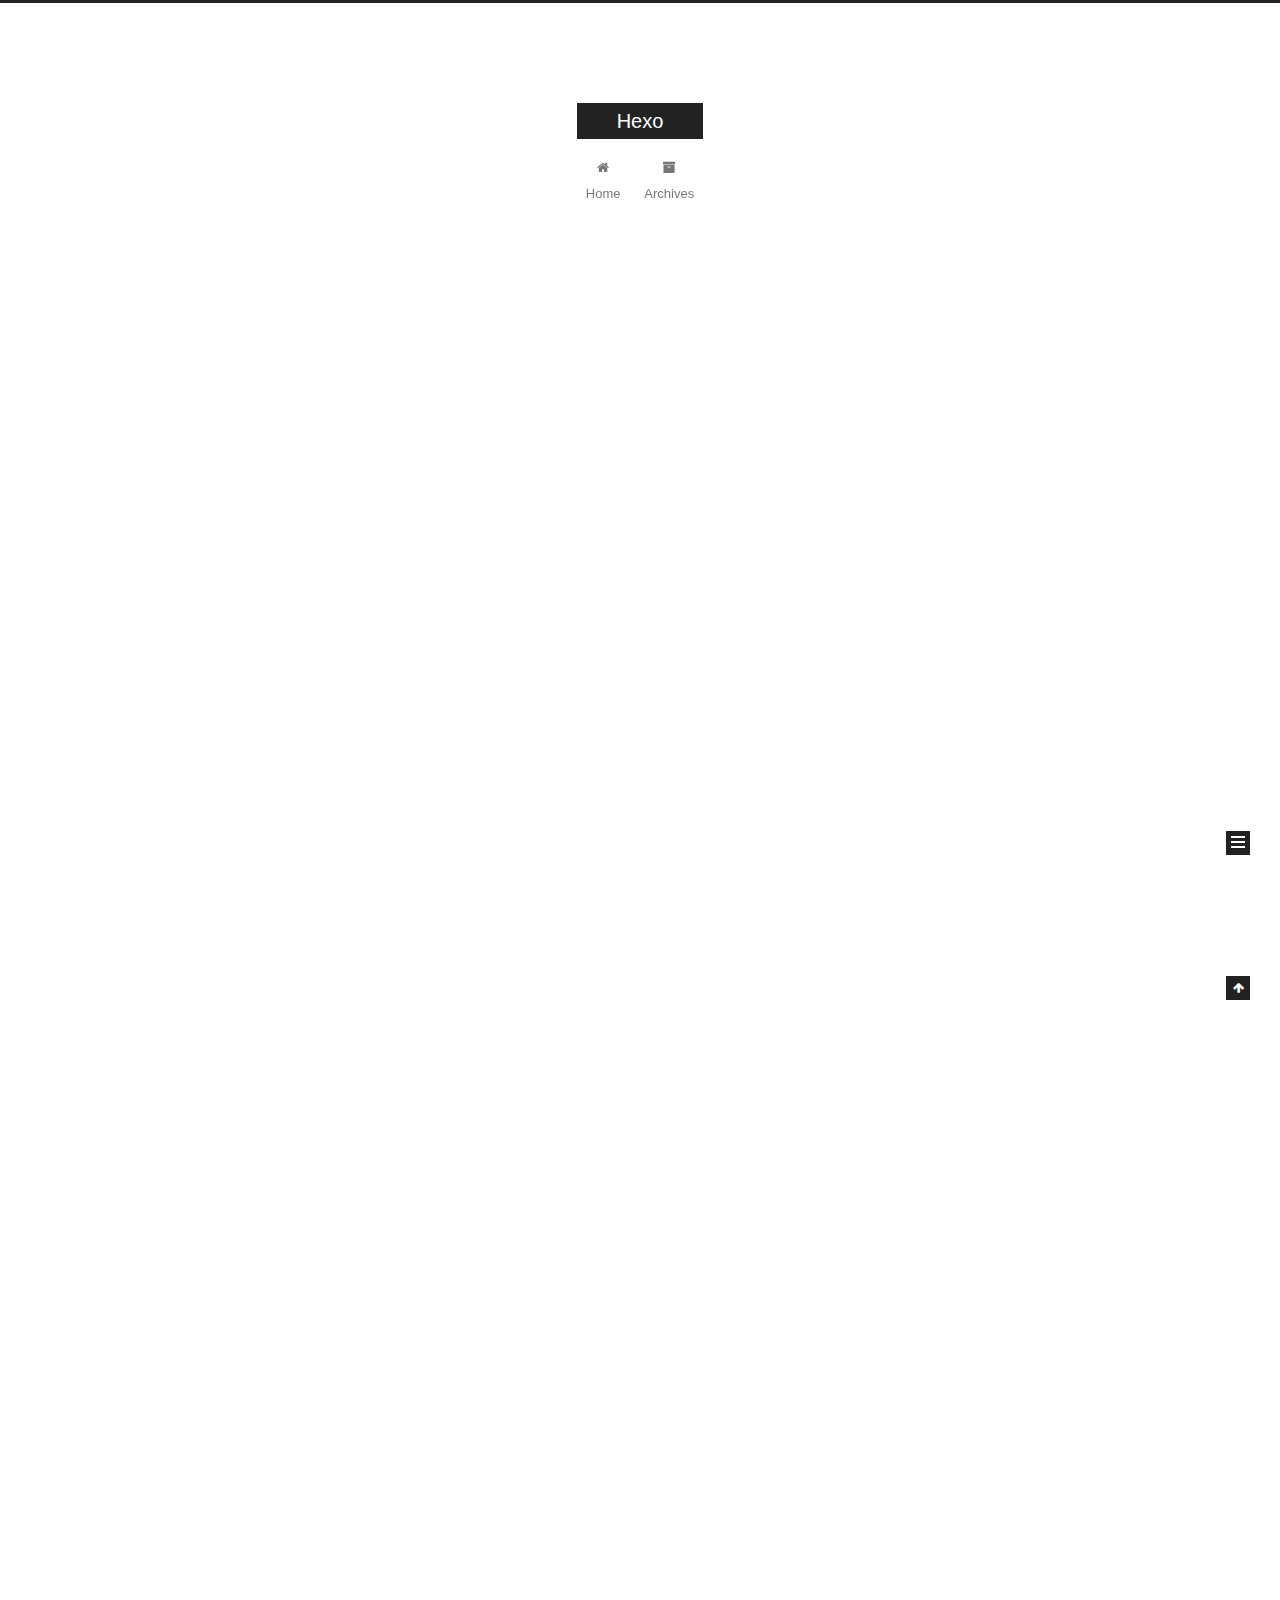
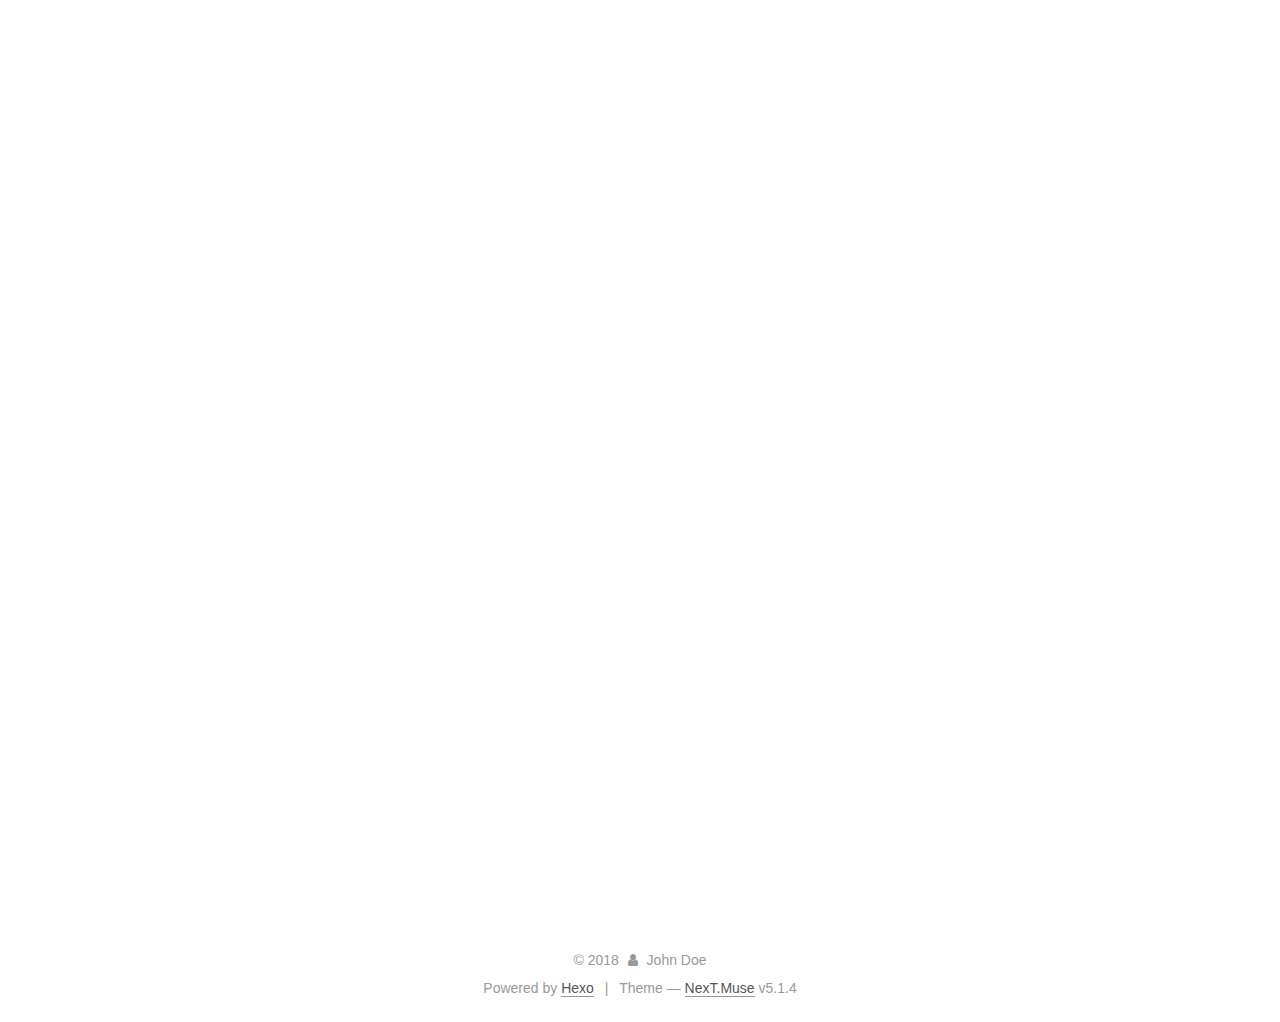
==== commit a416d17d: "Site updated: 2018-11-09 18:00:11" ====
--- a/index.html
+++ b/index.html
@@ -229,6 +229,126 @@
   
   
   <div class="post-block">
+    <link itemprop="mainEntityOfPage" href="http://yoursite.com/2018/11/09/Untitled/">
+
+    <span hidden itemprop="author" itemscope="" itemtype="http://schema.org/Person">
+      <meta itemprop="name" content="John Doe">
+      <meta itemprop="description" content="">
+      <meta itemprop="image" content="/images/avatar.gif">
+    </span>
+
+    <span hidden itemprop="publisher" itemscope="" itemtype="http://schema.org/Organization">
+      <meta itemprop="name" content="Hexo">
+    </span>
+
+    
+      <header class="post-header">
+
+        
+        
+          <h1 class="post-title" itemprop="name headline">
+                
+                <a class="post-title-link" href="/2018/11/09/Untitled/" itemprop="url">Untitled</a></h1>
+        
+
+        <div class="post-meta">
+          <span class="post-time">
+            
+              <span class="post-meta-item-icon">
+                <i class="fa fa-calendar-o"></i>
+              </span>
+              
+                <span class="post-meta-item-text">Posted on</span>
+              
+              <time title="Post created" itemprop="dateCreated datePublished" datetime="2018-11-09T17:58:39+08:00">
+                2018-11-09
+              </time>
+            
+
+            
+
+            
+          </span>
+
+          
+
+          
+            
+          
+
+          
+          
+
+          
+
+          
+
+          
+
+        </div>
+      </header>
+    
+
+    
+    
+    
+    <div class="post-body" itemprop="articleBody">
+
+      
+      
+
+      
+        
+          
+            <p>utrk</p>
+
+          
+        
+      
+    </div>
+    
+    
+    
+
+    
+
+    
+
+    
+
+    <footer class="post-footer">
+      
+
+      
+
+      
+
+      
+      
+        <div class="post-eof"></div>
+      
+    </footer>
+  </div>
+  
+  
+  
+  </article>
+
+
+    
+      
+
+  
+
+  
+  
+  
+
+  <article class="post post-type-normal" itemscope="" itemtype="http://schema.org/Article">
+  
+  
+  
+  <div class="post-block">
     <link itemprop="mainEntityOfPage" href="http://yoursite.com/2018/11/09/孫鍚李王八蛋R/">
 
     <span hidden itemprop="author" itemscope="" itemtype="http://schema.org/Person">
@@ -634,7 +754,7 @@
               
                 <a href="/archives/">
               
-                  <span class="site-state-item-count">3</span>
+                  <span class="site-state-item-count">4</span>
                   <span class="site-state-item-name">posts</span>
                 </a>
               </div>
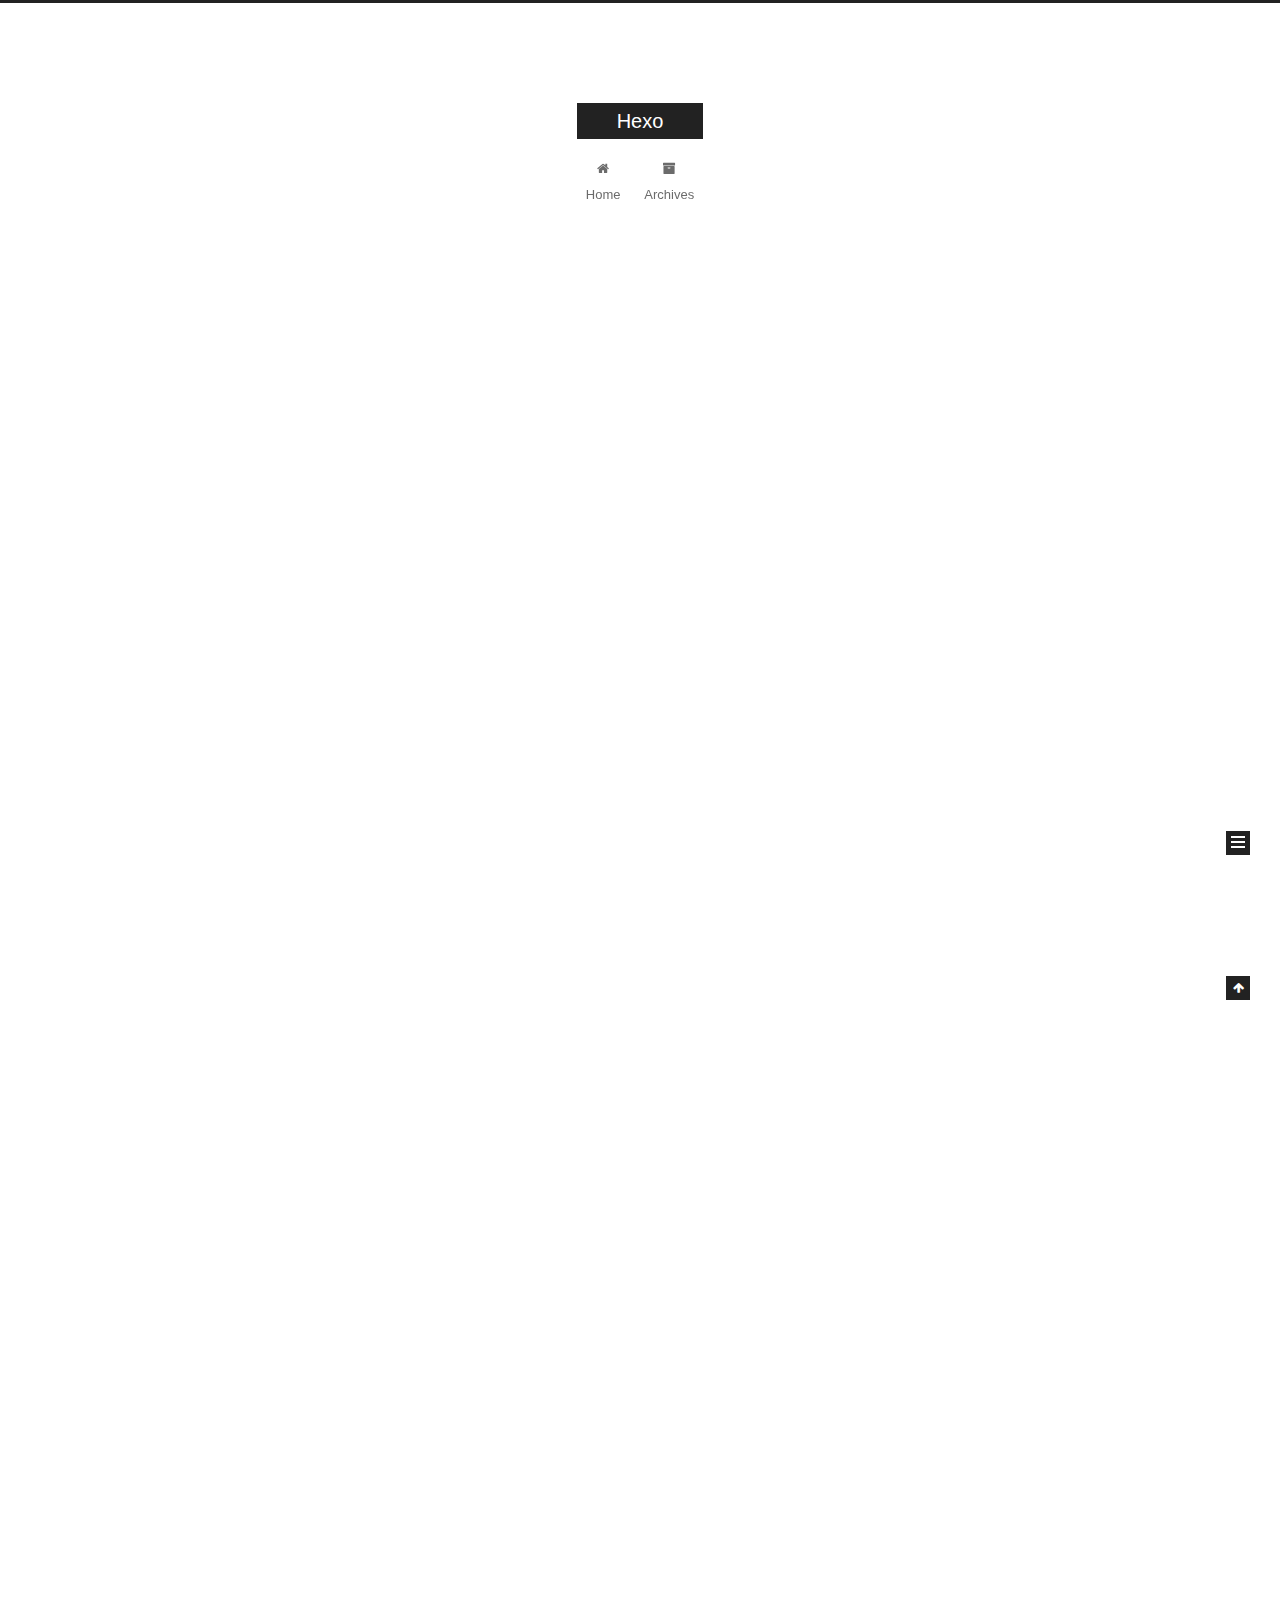
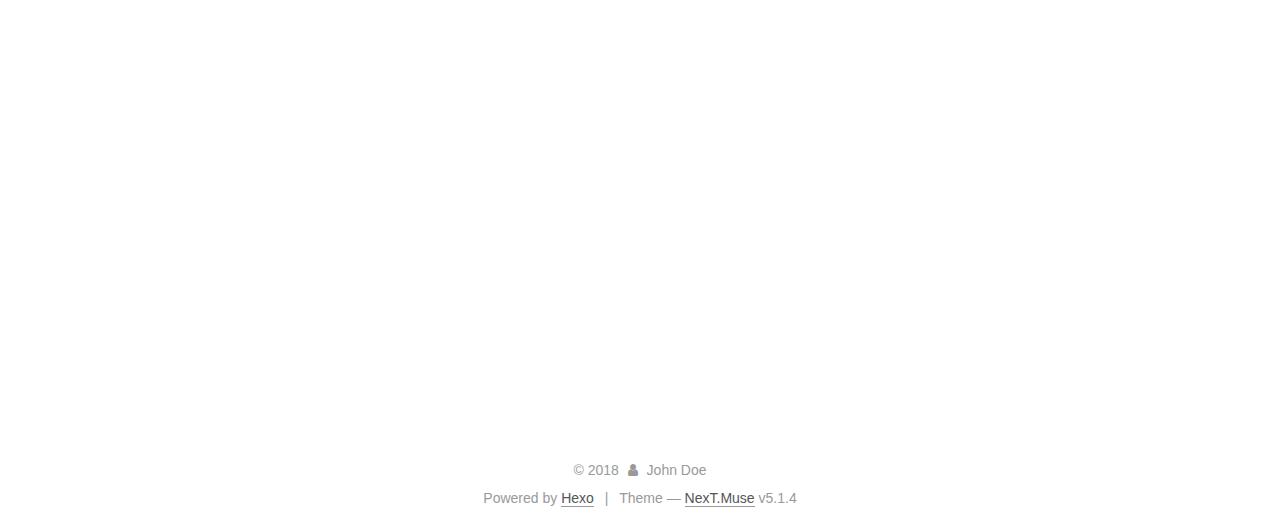
==== commit 88fbe3fd: "Site updated: 2018-11-09 18:12:56" ====
--- a/index.html
+++ b/index.html
@@ -229,126 +229,6 @@
   
   
   <div class="post-block">
-    <link itemprop="mainEntityOfPage" href="http://yoursite.com/2018/11/09/Untitled/">
-
-    <span hidden itemprop="author" itemscope="" itemtype="http://schema.org/Person">
-      <meta itemprop="name" content="John Doe">
-      <meta itemprop="description" content="">
-      <meta itemprop="image" content="/images/avatar.gif">
-    </span>
-
-    <span hidden itemprop="publisher" itemscope="" itemtype="http://schema.org/Organization">
-      <meta itemprop="name" content="Hexo">
-    </span>
-
-    
-      <header class="post-header">
-
-        
-        
-          <h1 class="post-title" itemprop="name headline">
-                
-                <a class="post-title-link" href="/2018/11/09/Untitled/" itemprop="url">Untitled</a></h1>
-        
-
-        <div class="post-meta">
-          <span class="post-time">
-            
-              <span class="post-meta-item-icon">
-                <i class="fa fa-calendar-o"></i>
-              </span>
-              
-                <span class="post-meta-item-text">Posted on</span>
-              
-              <time title="Post created" itemprop="dateCreated datePublished" datetime="2018-11-09T17:58:39+08:00">
-                2018-11-09
-              </time>
-            
-
-            
-
-            
-          </span>
-
-          
-
-          
-            
-          
-
-          
-          
-
-          
-
-          
-
-          
-
-        </div>
-      </header>
-    
-
-    
-    
-    
-    <div class="post-body" itemprop="articleBody">
-
-      
-      
-
-      
-        
-          
-            <p>utrk</p>
-
-          
-        
-      
-    </div>
-    
-    
-    
-
-    
-
-    
-
-    
-
-    <footer class="post-footer">
-      
-
-      
-
-      
-
-      
-      
-        <div class="post-eof"></div>
-      
-    </footer>
-  </div>
-  
-  
-  
-  </article>
-
-
-    
-      
-
-  
-
-  
-  
-  
-
-  <article class="post post-type-normal" itemscope="" itemtype="http://schema.org/Article">
-  
-  
-  
-  <div class="post-block">
     <link itemprop="mainEntityOfPage" href="http://yoursite.com/2018/11/09/孫鍚李王八蛋R/">
 
     <span hidden itemprop="author" itemscope="" itemtype="http://schema.org/Person">
@@ -474,125 +354,6 @@
   
   
   <div class="post-block">
-    <link itemprop="mainEntityOfPage" href="http://yoursite.com/2018/11/09/My-New-Post/">
-
-    <span hidden itemprop="author" itemscope="" itemtype="http://schema.org/Person">
-      <meta itemprop="name" content="John Doe">
-      <meta itemprop="description" content="">
-      <meta itemprop="image" content="/images/avatar.gif">
-    </span>
-
-    <span hidden itemprop="publisher" itemscope="" itemtype="http://schema.org/Organization">
-      <meta itemprop="name" content="Hexo">
-    </span>
-
-    
-      <header class="post-header">
-
-        
-        
-          <h1 class="post-title" itemprop="name headline">
-                
-                <a class="post-title-link" href="/2018/11/09/My-New-Post/" itemprop="url">My New Post</a></h1>
-        
-
-        <div class="post-meta">
-          <span class="post-time">
-            
-              <span class="post-meta-item-icon">
-                <i class="fa fa-calendar-o"></i>
-              </span>
-              
-                <span class="post-meta-item-text">Posted on</span>
-              
-              <time title="Post created" itemprop="dateCreated datePublished" datetime="2018-11-09T16:51:21+08:00">
-                2018-11-09
-              </time>
-            
-
-            
-
-            
-          </span>
-
-          
-
-          
-            
-          
-
-          
-          
-
-          
-
-          
-
-          
-
-        </div>
-      </header>
-    
-
-    
-    
-    
-    <div class="post-body" itemprop="articleBody">
-
-      
-      
-
-      
-        
-          
-            
-          
-        
-      
-    </div>
-    
-    
-    
-
-    
-
-    
-
-    
-
-    <footer class="post-footer">
-      
-
-      
-
-      
-
-      
-      
-        <div class="post-eof"></div>
-      
-    </footer>
-  </div>
-  
-  
-  
-  </article>
-
-
-    
-      
-
-  
-
-  
-  
-  
-
-  <article class="post post-type-normal" itemscope="" itemtype="http://schema.org/Article">
-  
-  
-  
-  <div class="post-block">
     <link itemprop="mainEntityOfPage" href="http://yoursite.com/2018/11/09/hello-world/">
 
     <span hidden itemprop="author" itemscope="" itemtype="http://schema.org/Person">
@@ -754,7 +515,7 @@
               
                 <a href="/archives/">
               
-                  <span class="site-state-item-count">4</span>
+                  <span class="site-state-item-count">2</span>
                   <span class="site-state-item-name">posts</span>
                 </a>
               </div>
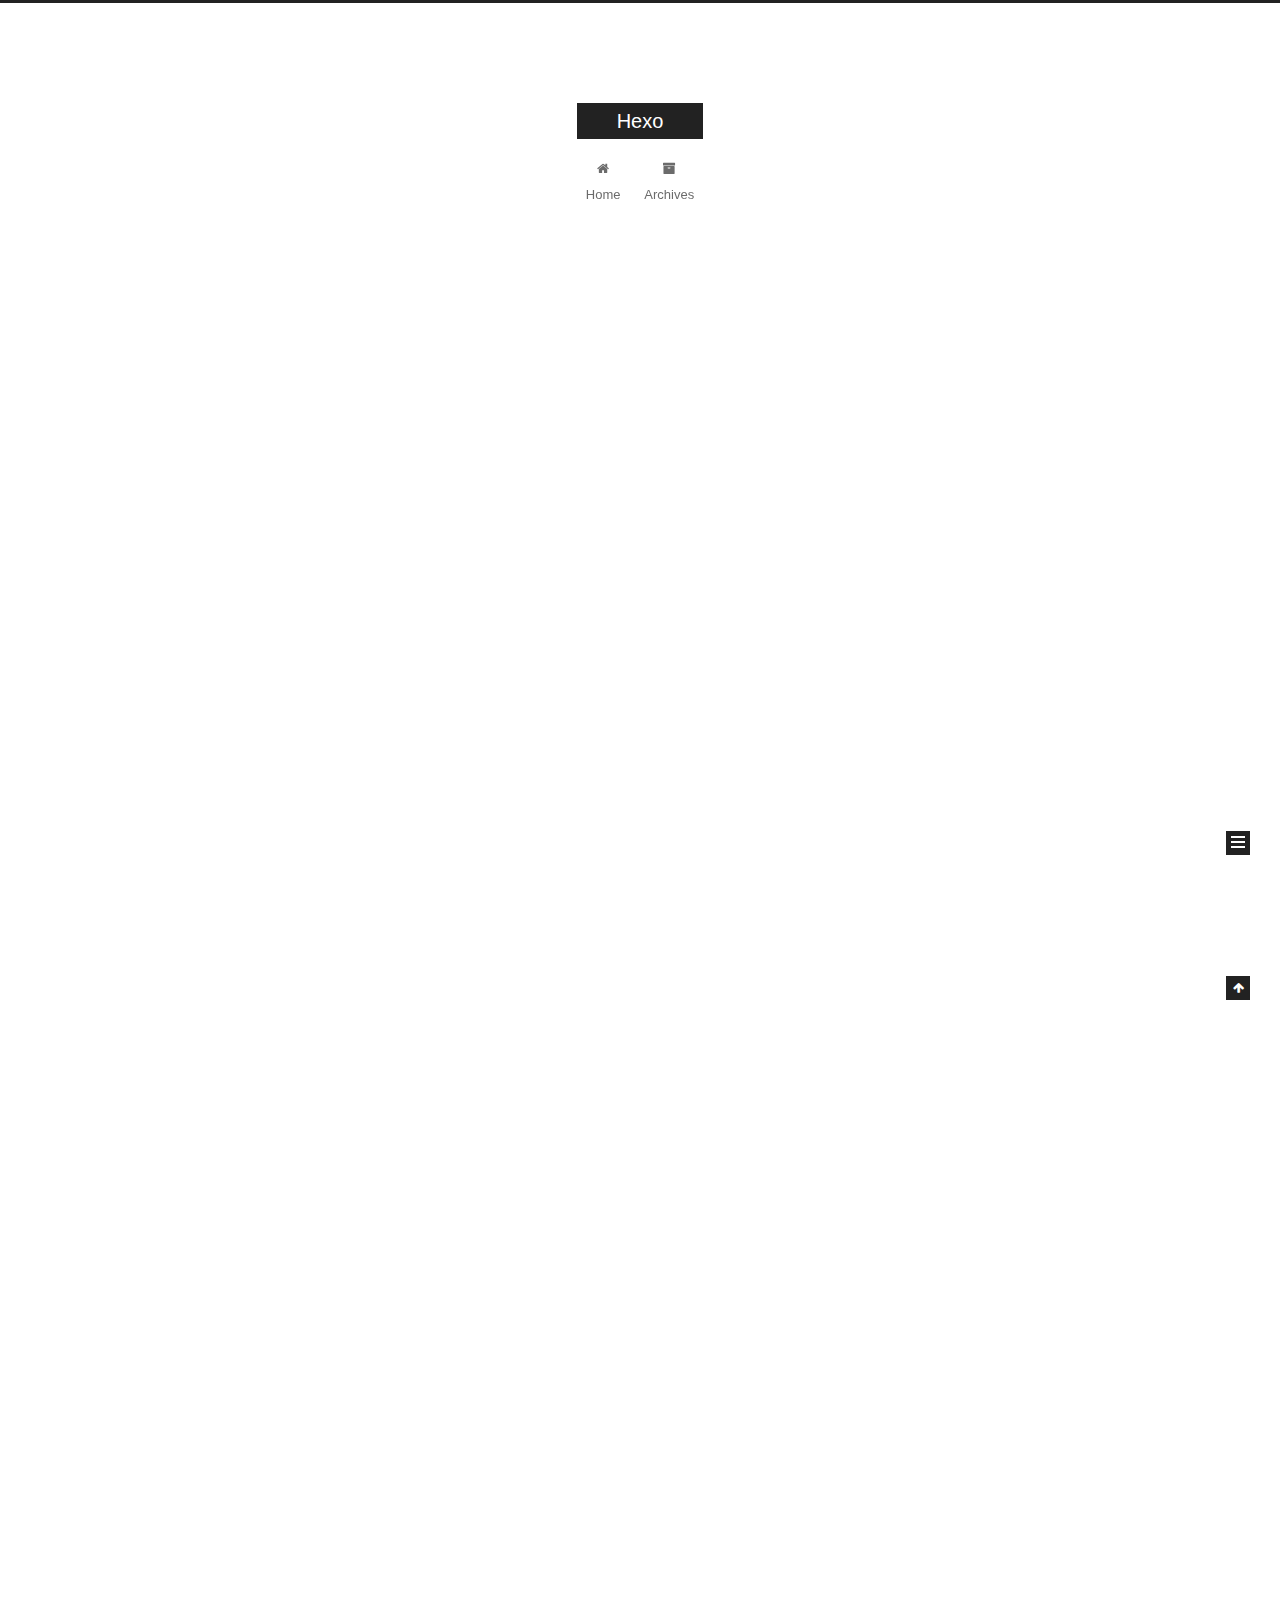
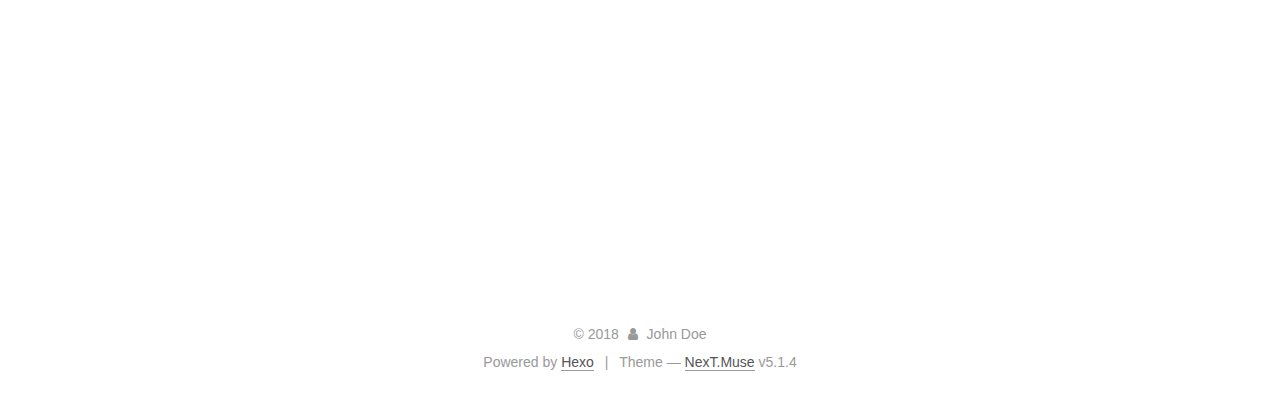
==== commit e10a81c2: "Site updated: 2018-11-09 18:15:31" ====
--- a/index.html
+++ b/index.html
@@ -300,13 +300,7 @@
       
         
           
-            <h1 id="H1"><a href="#H1" class="headerlink" title="H1"></a>H1</h1><p>王八蛋！！！！！！！！！！</p>
-<h1 id="H1-1"><a href="#H1-1" class="headerlink" title="H1"></a>H1</h1><p>王八蛋！！！！！！！！！！</p>
-<h1 id="H1-2"><a href="#H1-2" class="headerlink" title="H1"></a>H1</h1><p>王八蛋！！！！！！！！！！</p>
-<h1 id="H1-3"><a href="#H1-3" class="headerlink" title="H1"></a>H1</h1><p>王八蛋！！！！！！！！！！</p>
-<h1 id="H1-4"><a href="#H1-4" class="headerlink" title="H1"></a>H1</h1><p>王八蛋！！！！！！！！！！</p>
-<h1 id="H1-5"><a href="#H1-5" class="headerlink" title="H1"></a>H1</h1><p>王八蛋！！！！！！！！！！</p>
-
+            <h1 id="王八蛋！！！！！！！！！！"><a href="#王八蛋！！！！！！！！！！" class="headerlink" title="王八蛋！！！！！！！！！！"></a>王八蛋！！！！！！！！！！</h1><h1 id="王八蛋！！！！！！！！！！-1"><a href="#王八蛋！！！！！！！！！！-1" class="headerlink" title="王八蛋！！！！！！！！！！"></a>王八蛋！！！！！！！！！！</h1><h1 id="王八蛋！！！！！！！！！！-2"><a href="#王八蛋！！！！！！！！！！-2" class="headerlink" title="王八蛋！！！！！！！！！！"></a>王八蛋！！！！！！！！！！</h1><h1 id="王八蛋！！！！！！！！！！-3"><a href="#王八蛋！！！！！！！！！！-3" class="headerlink" title="王八蛋！！！！！！！！！！"></a>王八蛋！！！！！！！！！！</h1><h1 id="王八蛋！！！！！！！！！！-4"><a href="#王八蛋！！！！！！！！！！-4" class="headerlink" title="王八蛋！！！！！！！！！！"></a>王八蛋！！！！！！！！！！</h1><h1 id="王八蛋！！！！！！！！！！-5"><a href="#王八蛋！！！！！！！！！！-5" class="headerlink" title="王八蛋！！！！！！！！！！"></a>王八蛋！！！！！！！！！！</h1><h1 id="王八蛋！！！！！！！！！！-6"><a href="#王八蛋！！！！！！！！！！-6" class="headerlink" title="王八蛋！！！！！！！！！！"></a>王八蛋！！！！！！！！！！</h1><h1 id="王八蛋！！！！！！！！！！-7"><a href="#王八蛋！！！！！！！！！！-7" class="headerlink" title="王八蛋！！！！！！！！！！"></a>王八蛋！！！！！！！！！！</h1><h1 id="王八蛋！！！！！！！！！！-8"><a href="#王八蛋！！！！！！！！！！-8" class="headerlink" title="王八蛋！！！！！！！！！！"></a>王八蛋！！！！！！！！！！</h1><h1 id="王八蛋！！！！！！！！！！-9"><a href="#王八蛋！！！！！！！！！！-9" class="headerlink" title="王八蛋！！！！！！！！！！"></a>王八蛋！！！！！！！！！！</h1>
           
         
       
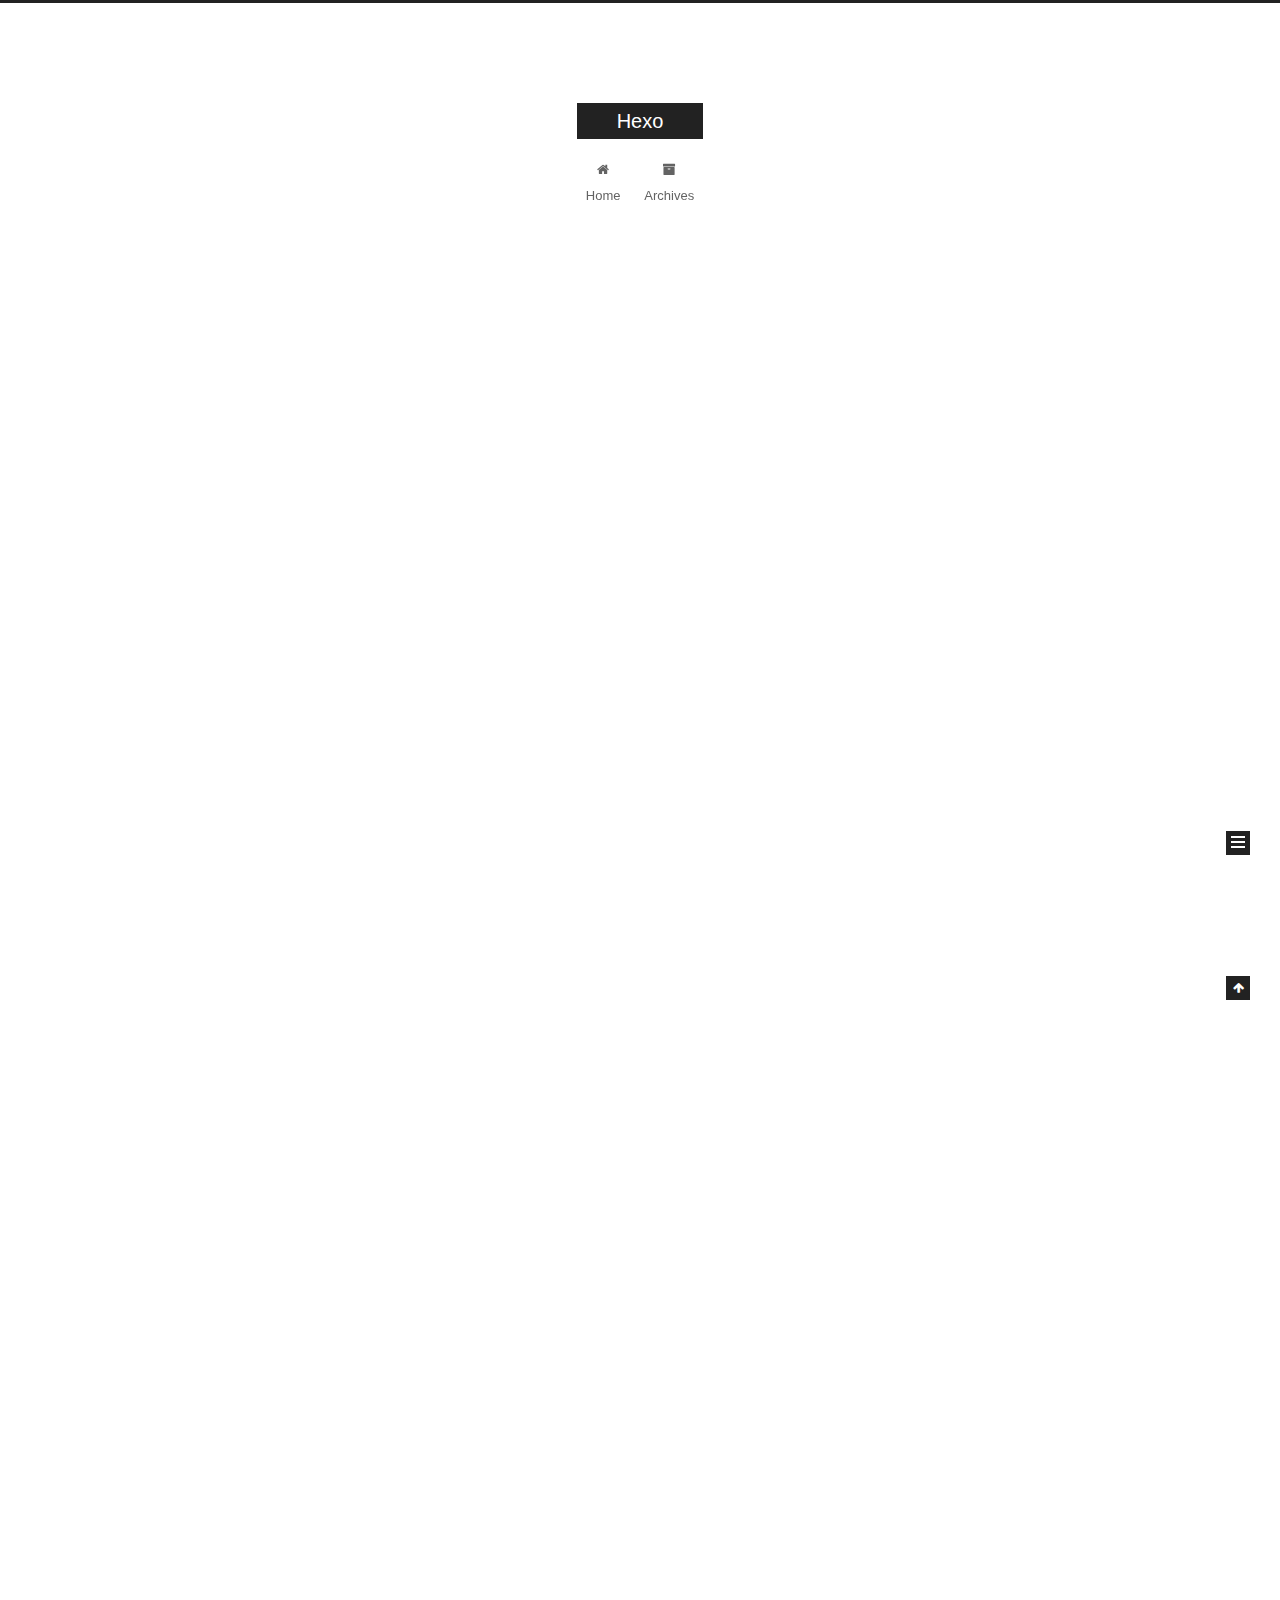
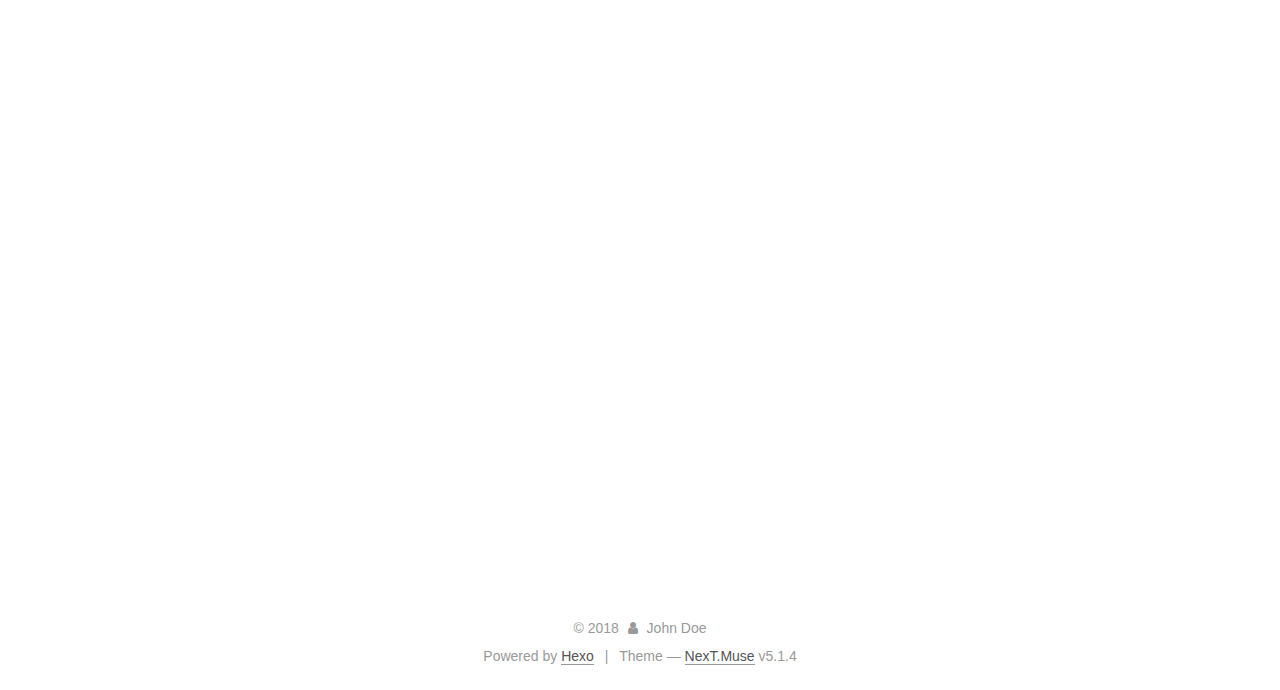
==== commit de49b6a6: "Site updated: 2018-11-09 18:17:46" ====
--- a/index.html
+++ b/index.html
@@ -229,6 +229,125 @@
   
   
   <div class="post-block">
+    <link itemprop="mainEntityOfPage" href="http://yoursite.com/2018/11/09/周大降大肥豬/">
+
+    <span hidden itemprop="author" itemscope="" itemtype="http://schema.org/Person">
+      <meta itemprop="name" content="John Doe">
+      <meta itemprop="description" content="">
+      <meta itemprop="image" content="/images/avatar.gif">
+    </span>
+
+    <span hidden itemprop="publisher" itemscope="" itemtype="http://schema.org/Organization">
+      <meta itemprop="name" content="Hexo">
+    </span>
+
+    
+      <header class="post-header">
+
+        
+        
+          <h1 class="post-title" itemprop="name headline">
+                
+                <a class="post-title-link" href="/2018/11/09/周大降大肥豬/" itemprop="url">周大降大肥豬</a></h1>
+        
+
+        <div class="post-meta">
+          <span class="post-time">
+            
+              <span class="post-meta-item-icon">
+                <i class="fa fa-calendar-o"></i>
+              </span>
+              
+                <span class="post-meta-item-text">Posted on</span>
+              
+              <time title="Post created" itemprop="dateCreated datePublished" datetime="2018-11-09T18:17:23+08:00">
+                2018-11-09
+              </time>
+            
+
+            
+
+            
+          </span>
+
+          
+
+          
+            
+          
+
+          
+          
+
+          
+
+          
+
+          
+
+        </div>
+      </header>
+    
+
+    
+    
+    
+    <div class="post-body" itemprop="articleBody">
+
+      
+      
+
+      
+        
+          
+            <h1 id="哈哈大胖子周大降"><a href="#哈哈大胖子周大降" class="headerlink" title="哈哈大胖子周大降= ="></a>哈哈大胖子周大降= =</h1>
+          
+        
+      
+    </div>
+    
+    
+    
+
+    
+
+    
+
+    
+
+    <footer class="post-footer">
+      
+
+      
+
+      
+
+      
+      
+        <div class="post-eof"></div>
+      
+    </footer>
+  </div>
+  
+  
+  
+  </article>
+
+
+    
+      
+
+  
+
+  
+  
+  
+
+  <article class="post post-type-normal" itemscope="" itemtype="http://schema.org/Article">
+  
+  
+  
+  <div class="post-block">
     <link itemprop="mainEntityOfPage" href="http://yoursite.com/2018/11/09/孫鍚李王八蛋R/">
 
     <span hidden itemprop="author" itemscope="" itemtype="http://schema.org/Person">
@@ -509,7 +628,7 @@
               
                 <a href="/archives/">
               
-                  <span class="site-state-item-count">2</span>
+                  <span class="site-state-item-count">3</span>
                   <span class="site-state-item-name">posts</span>
                 </a>
               </div>
--- a/css/main.css
+++ b/css/main.css
@@ -1822,7 +1822,7 @@
   width: 4px;
   height: 4px;
   border-radius: 50%;
-  background: #b0a3ff;
+  background: #08cf8a;
 }
 .links-of-blogroll {
   font-size: 13px;
